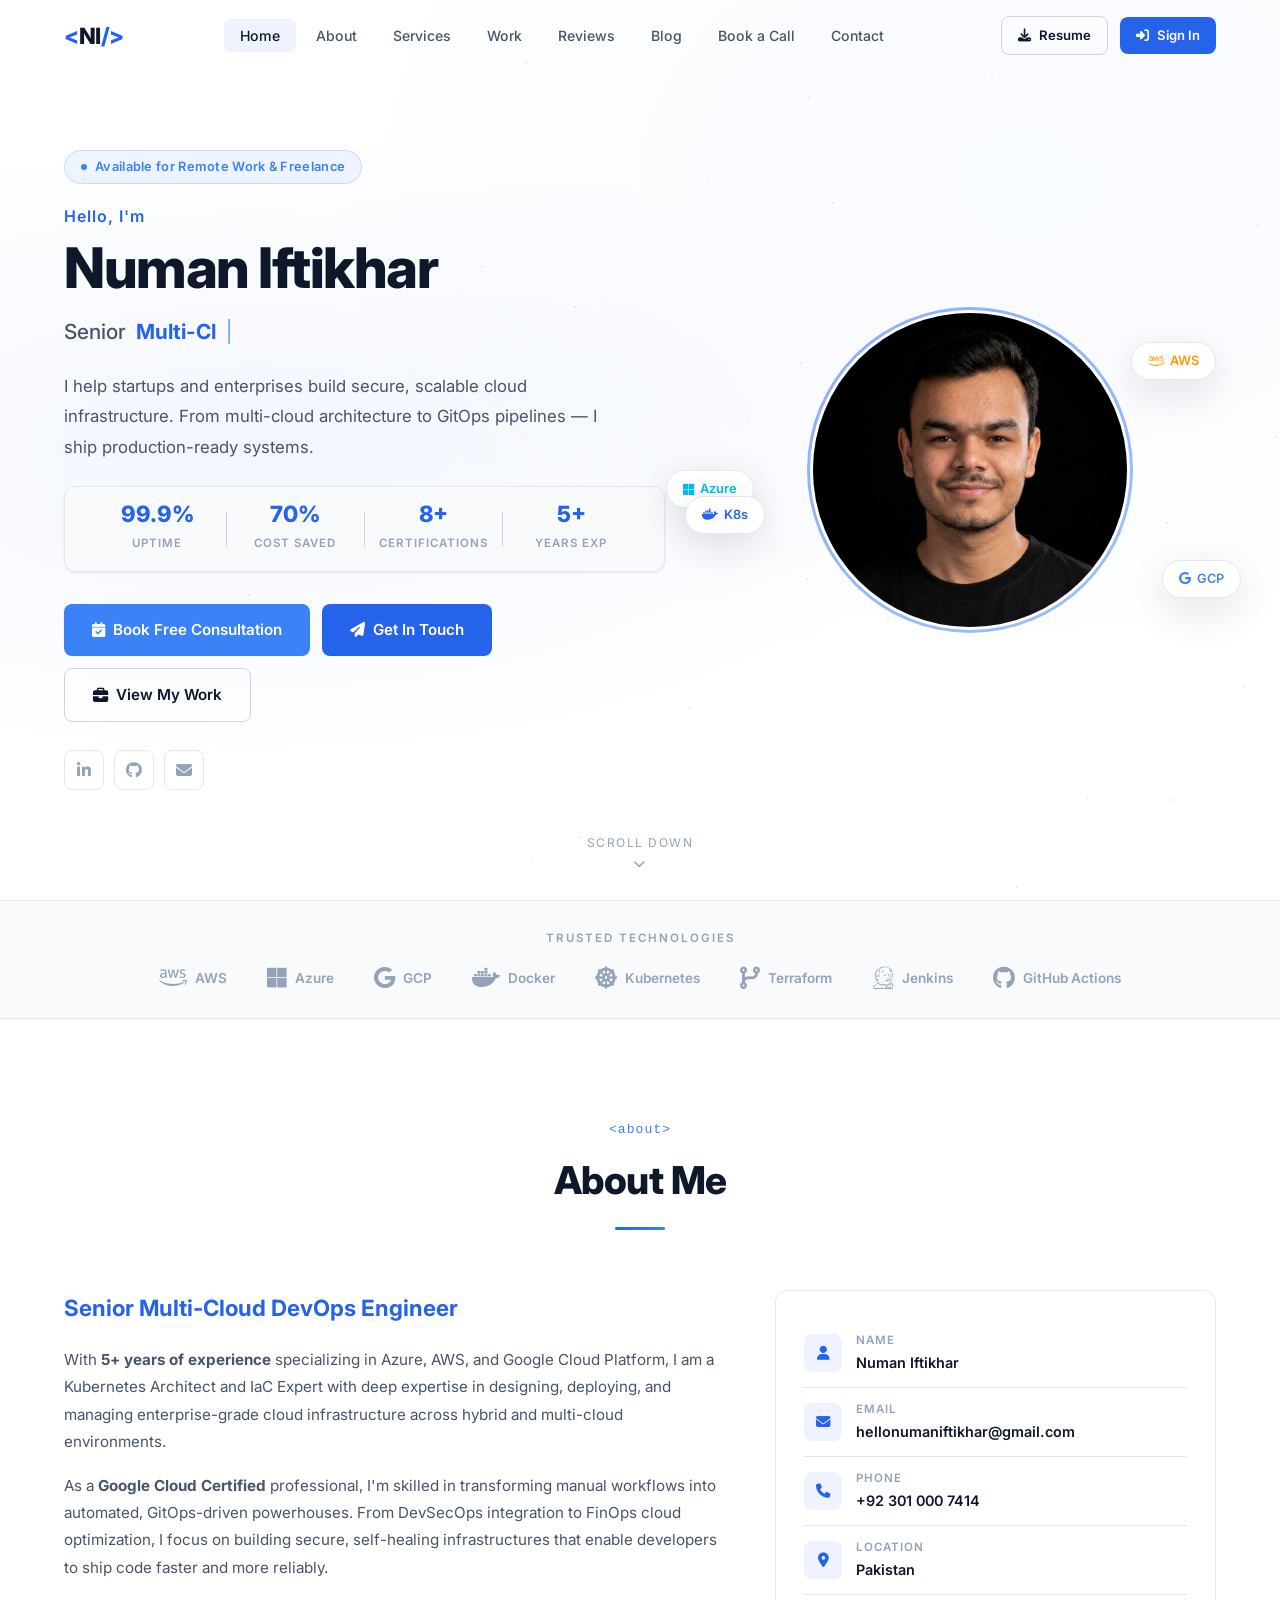
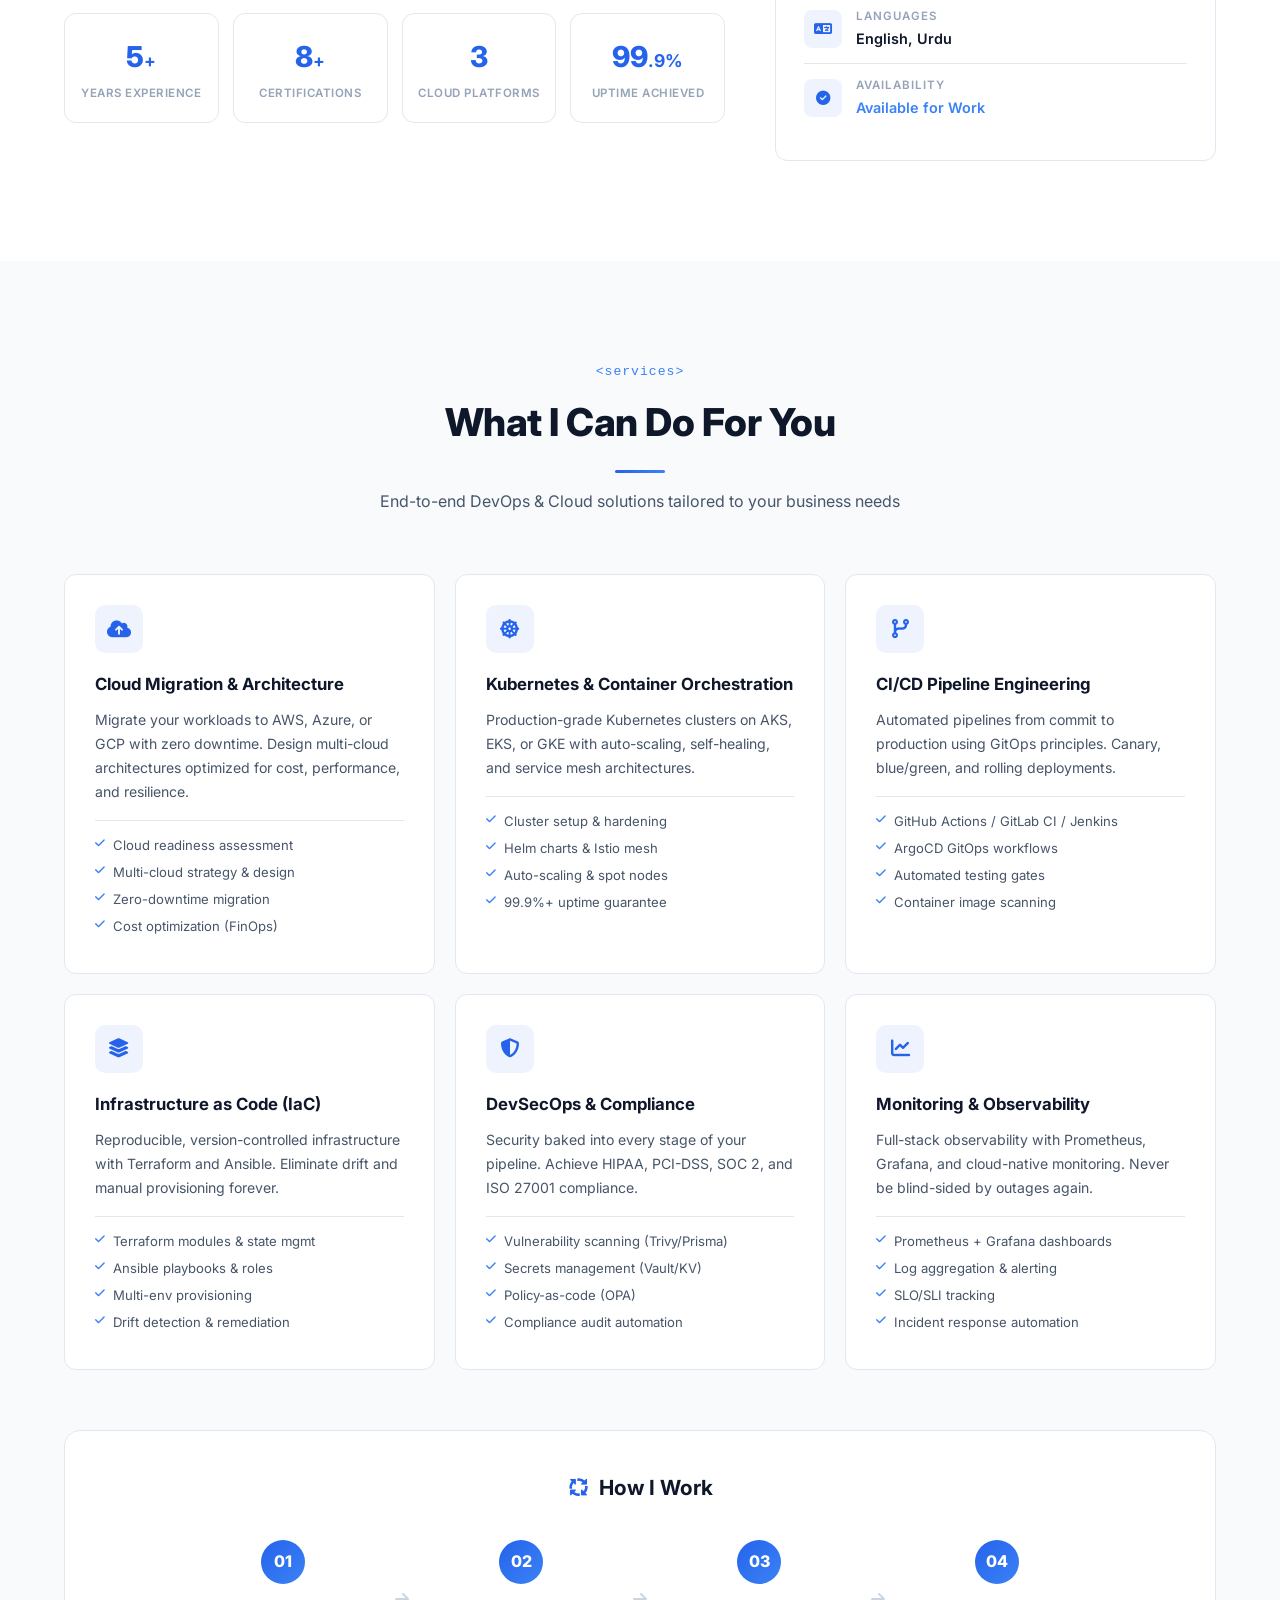
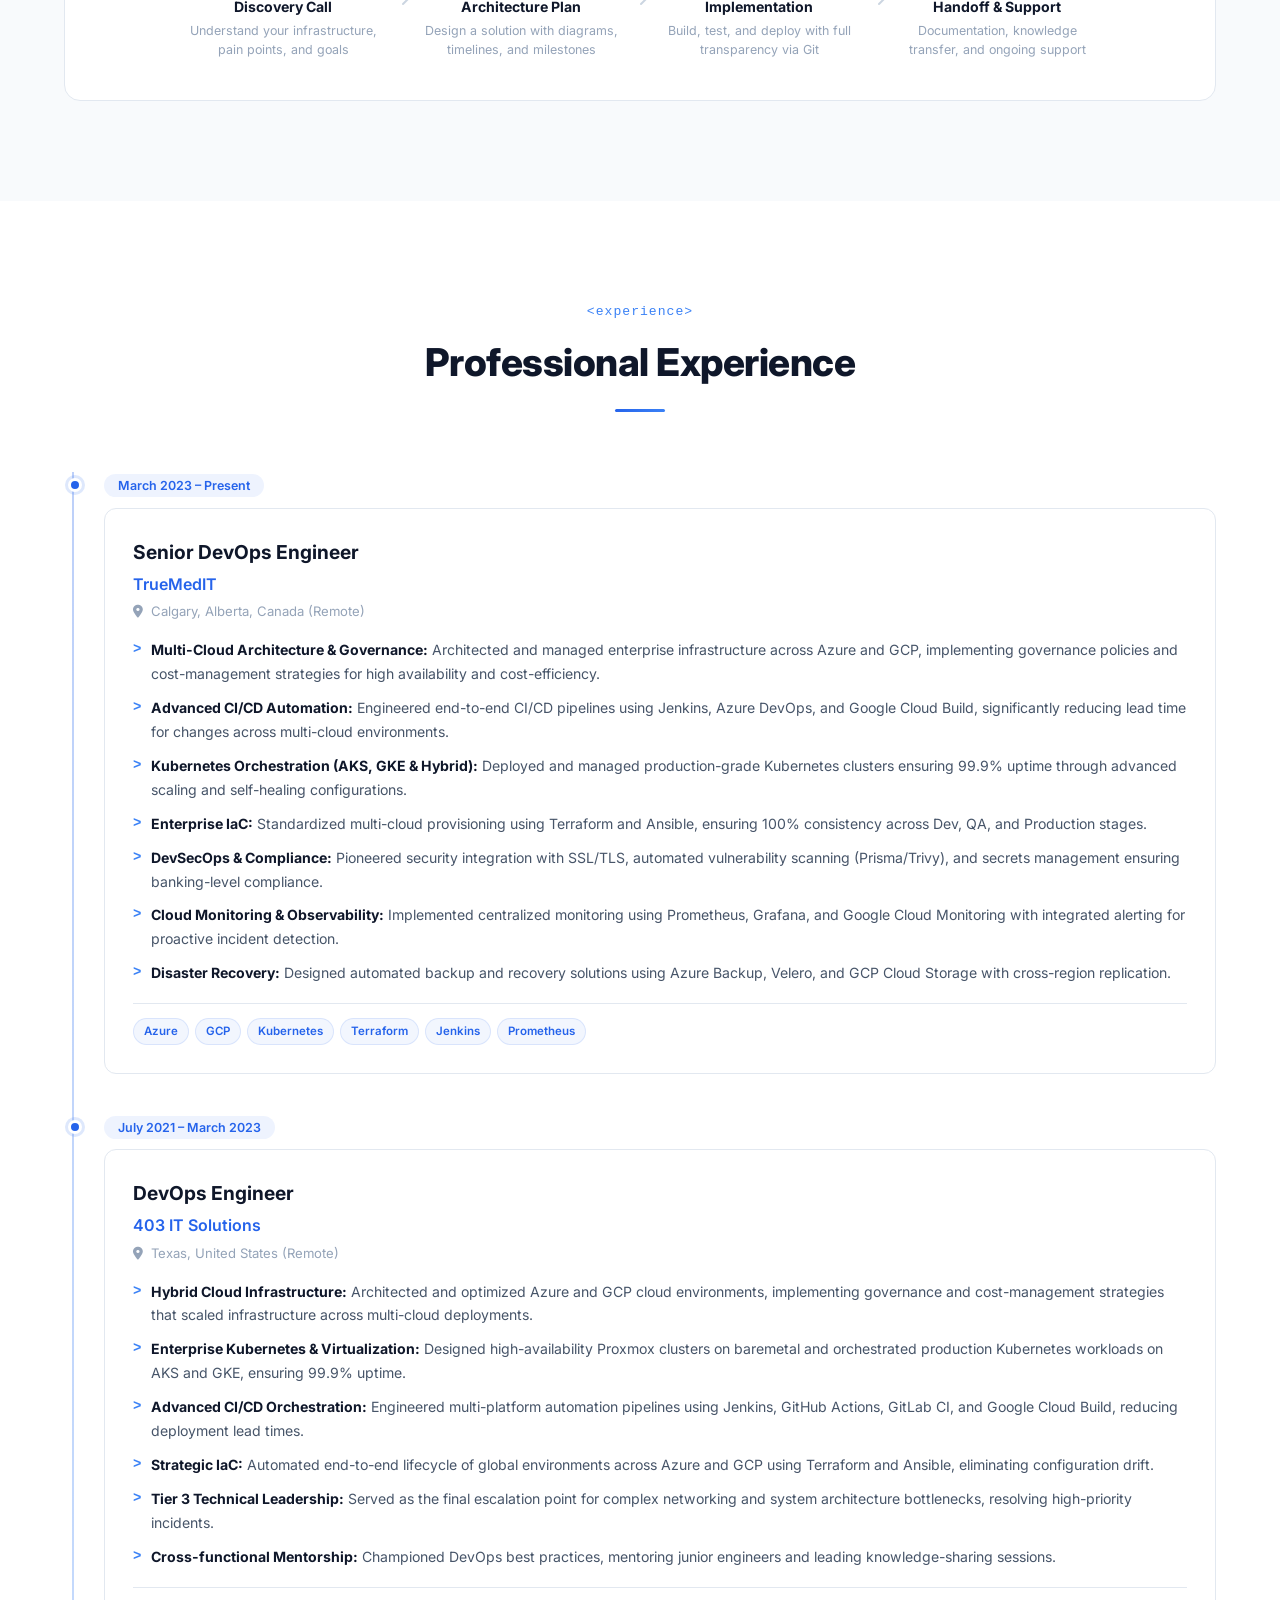
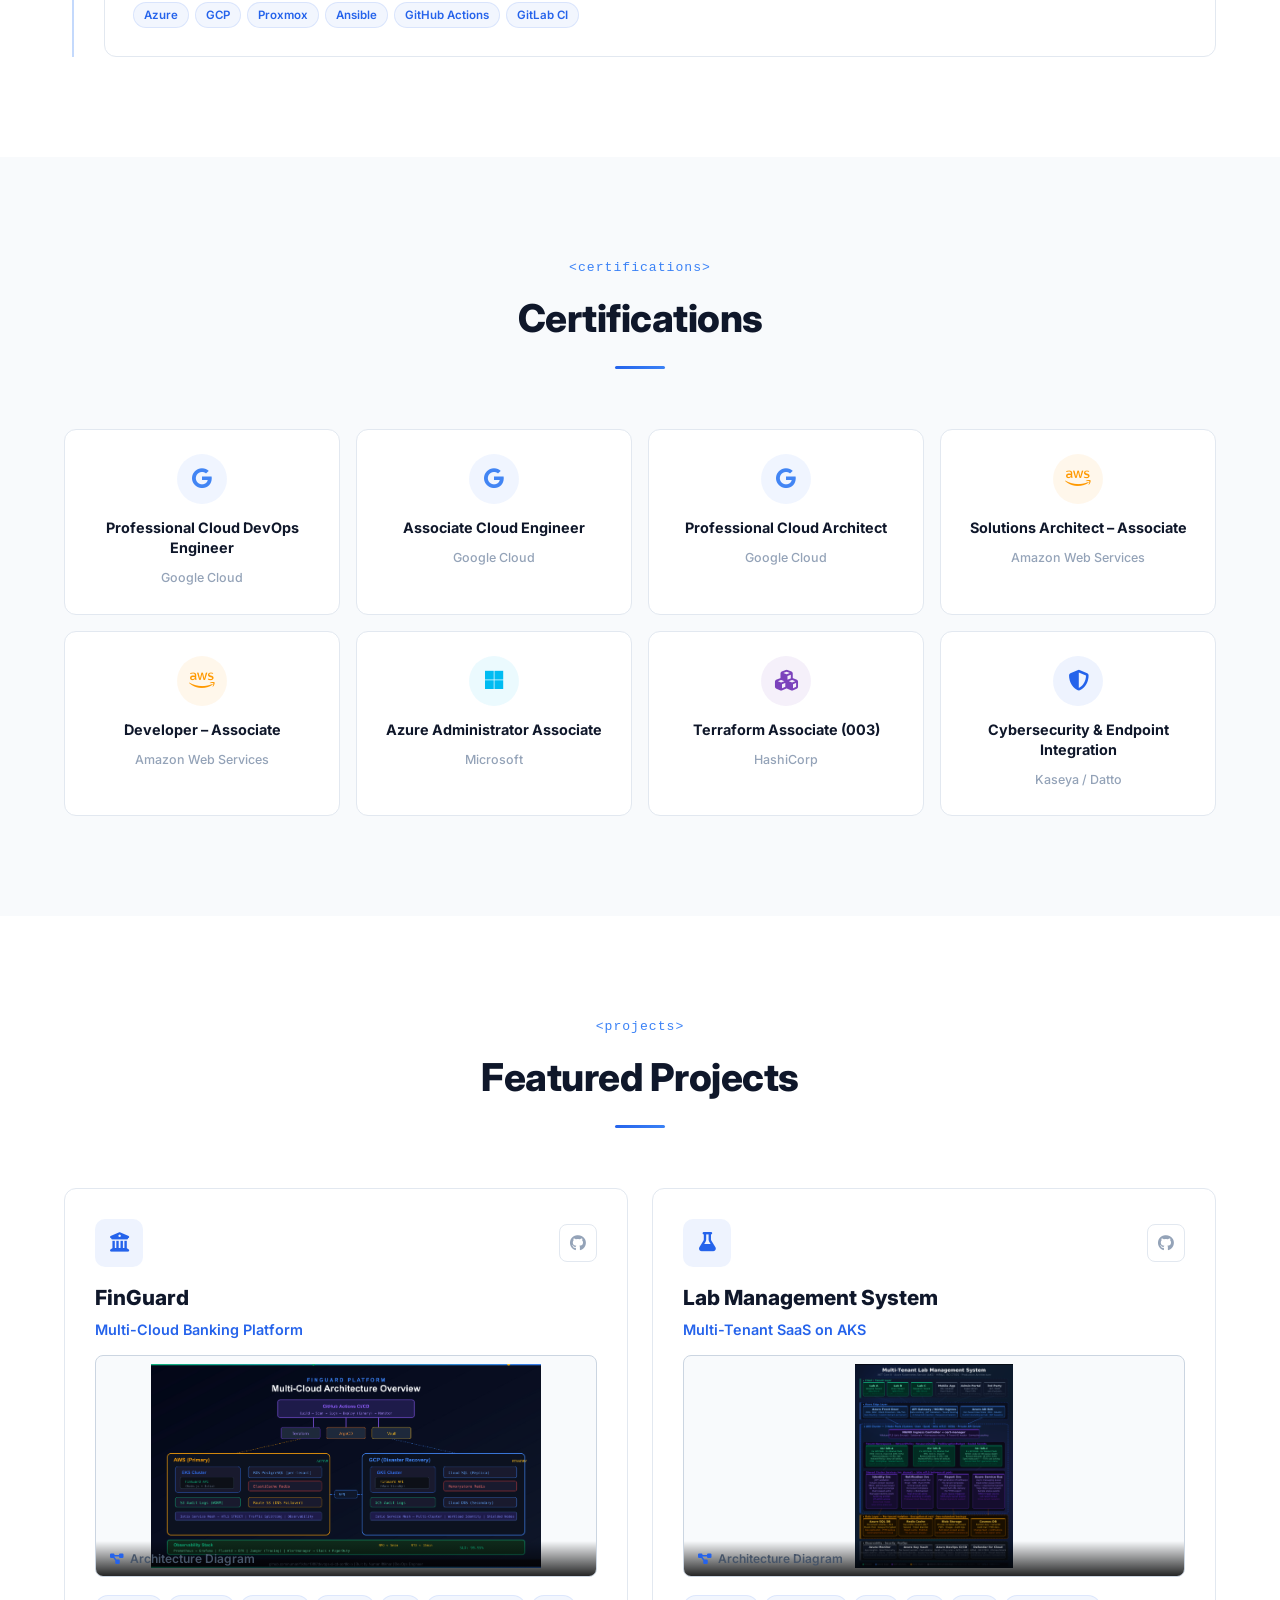
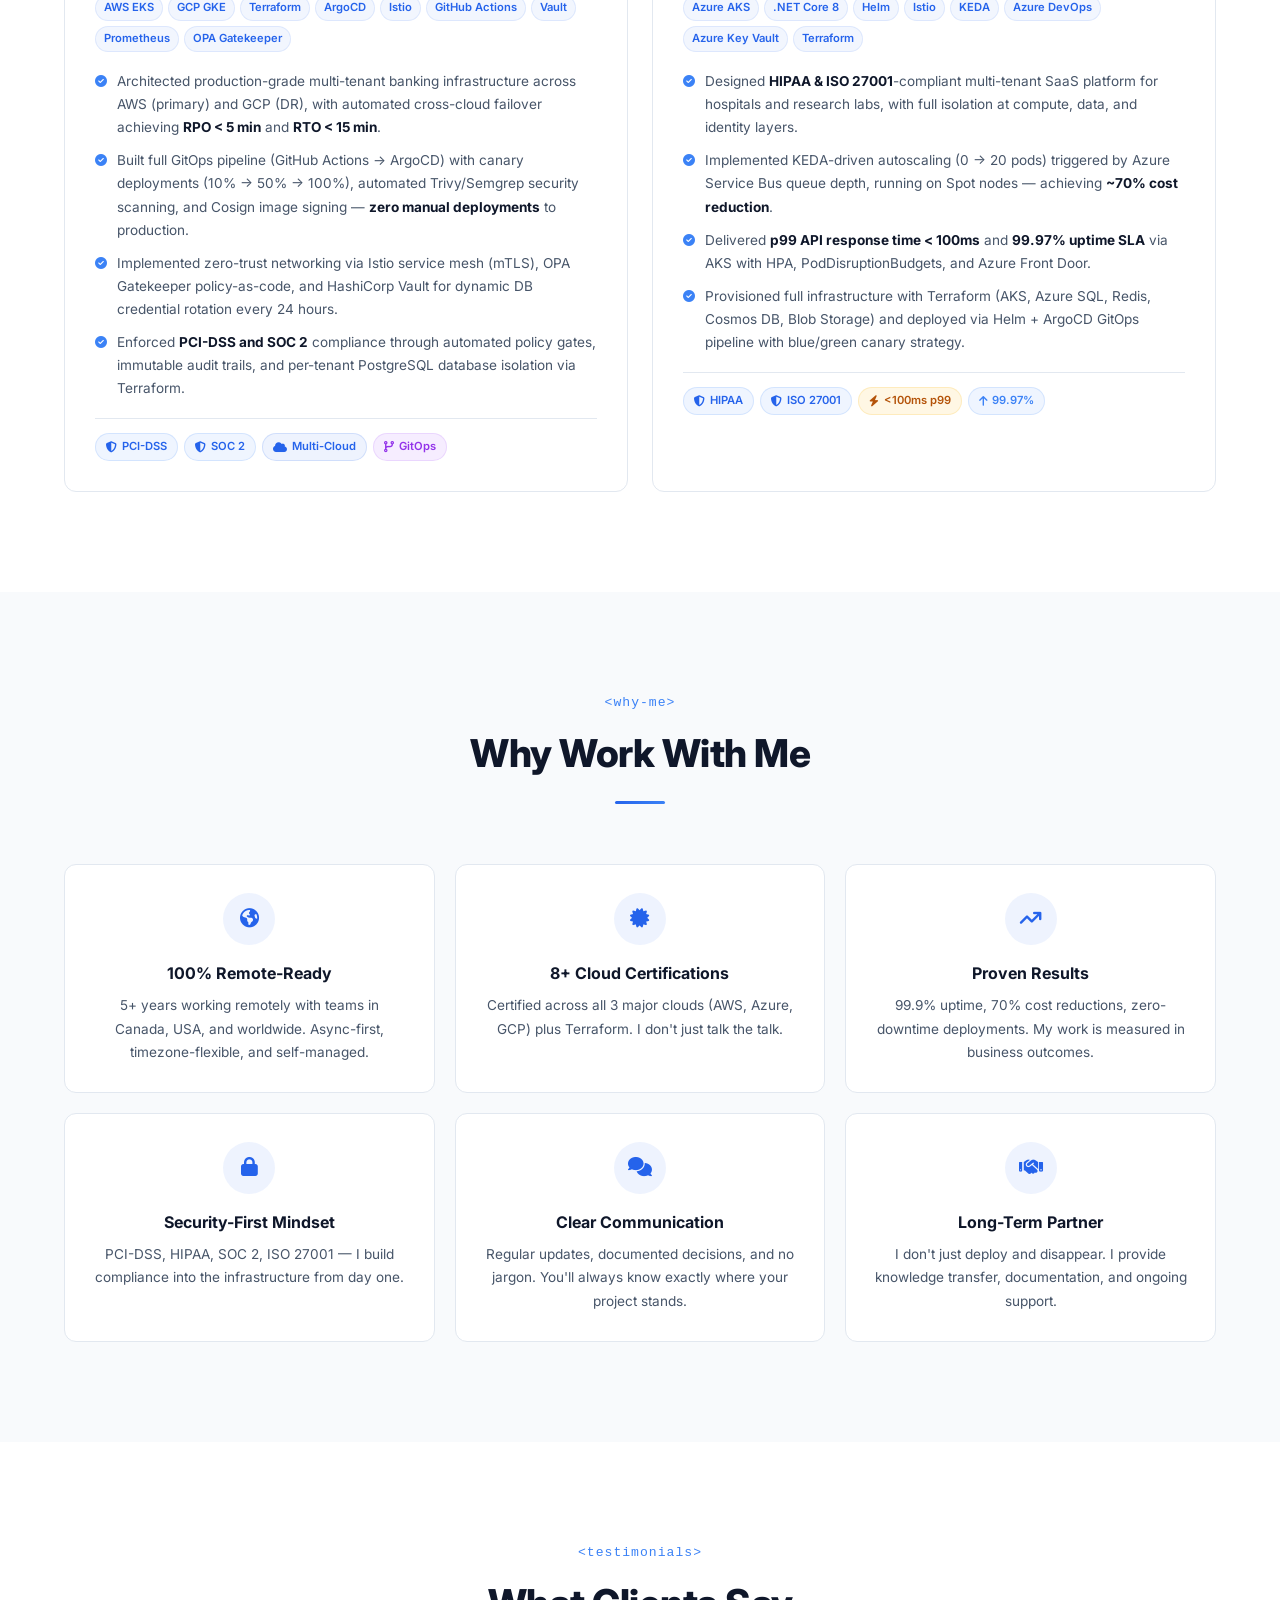
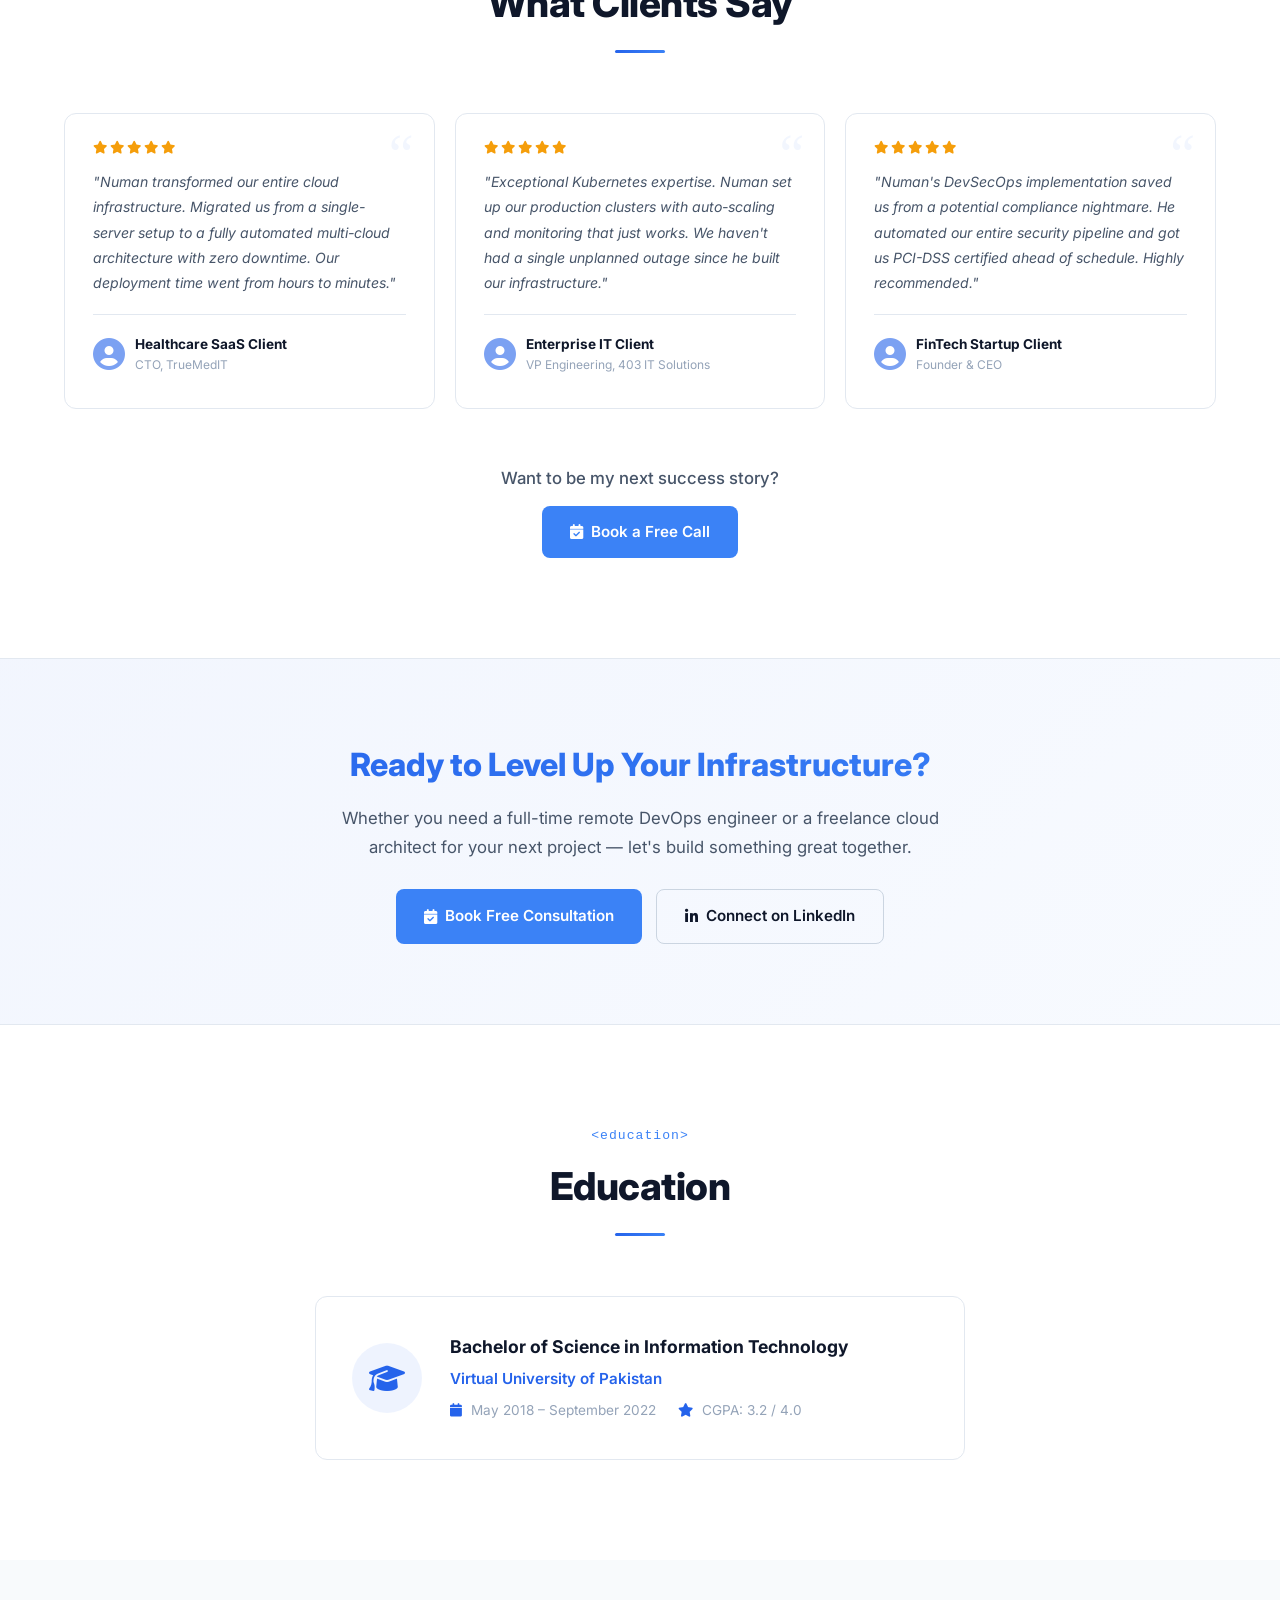
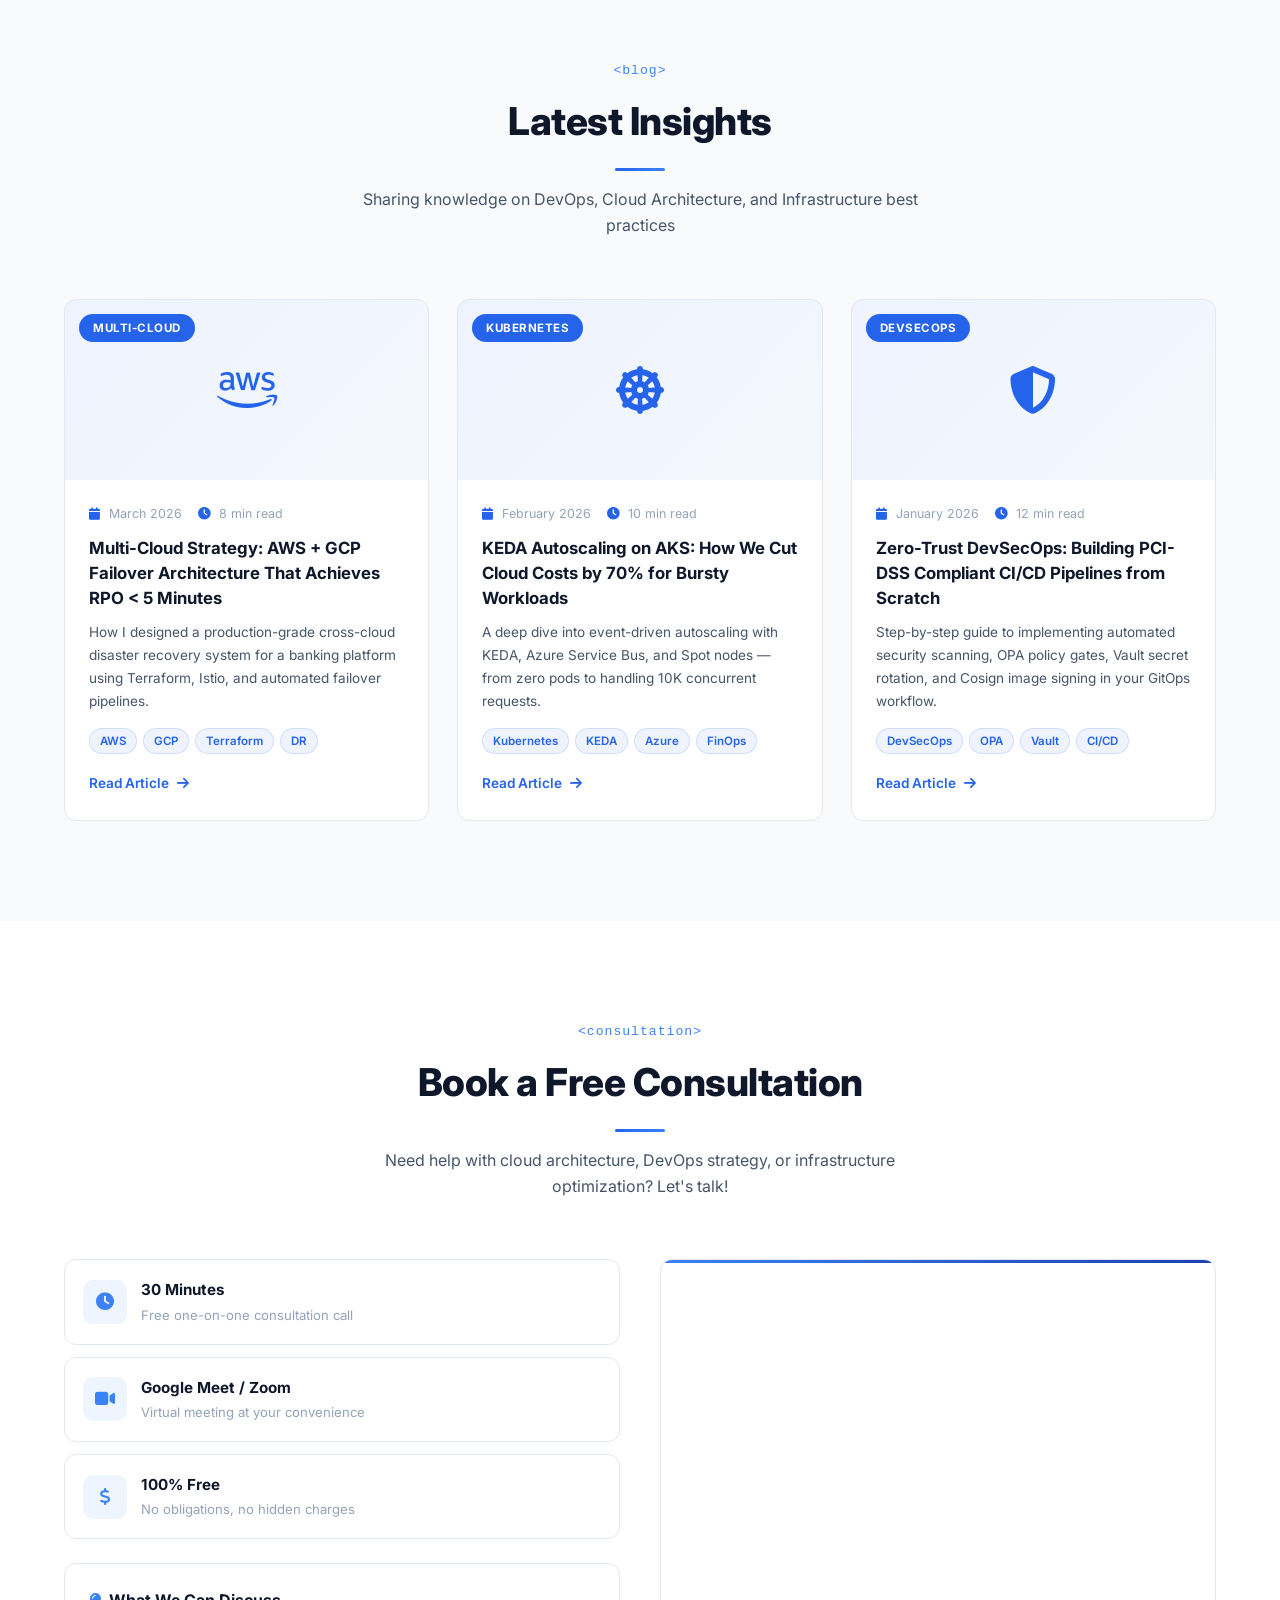
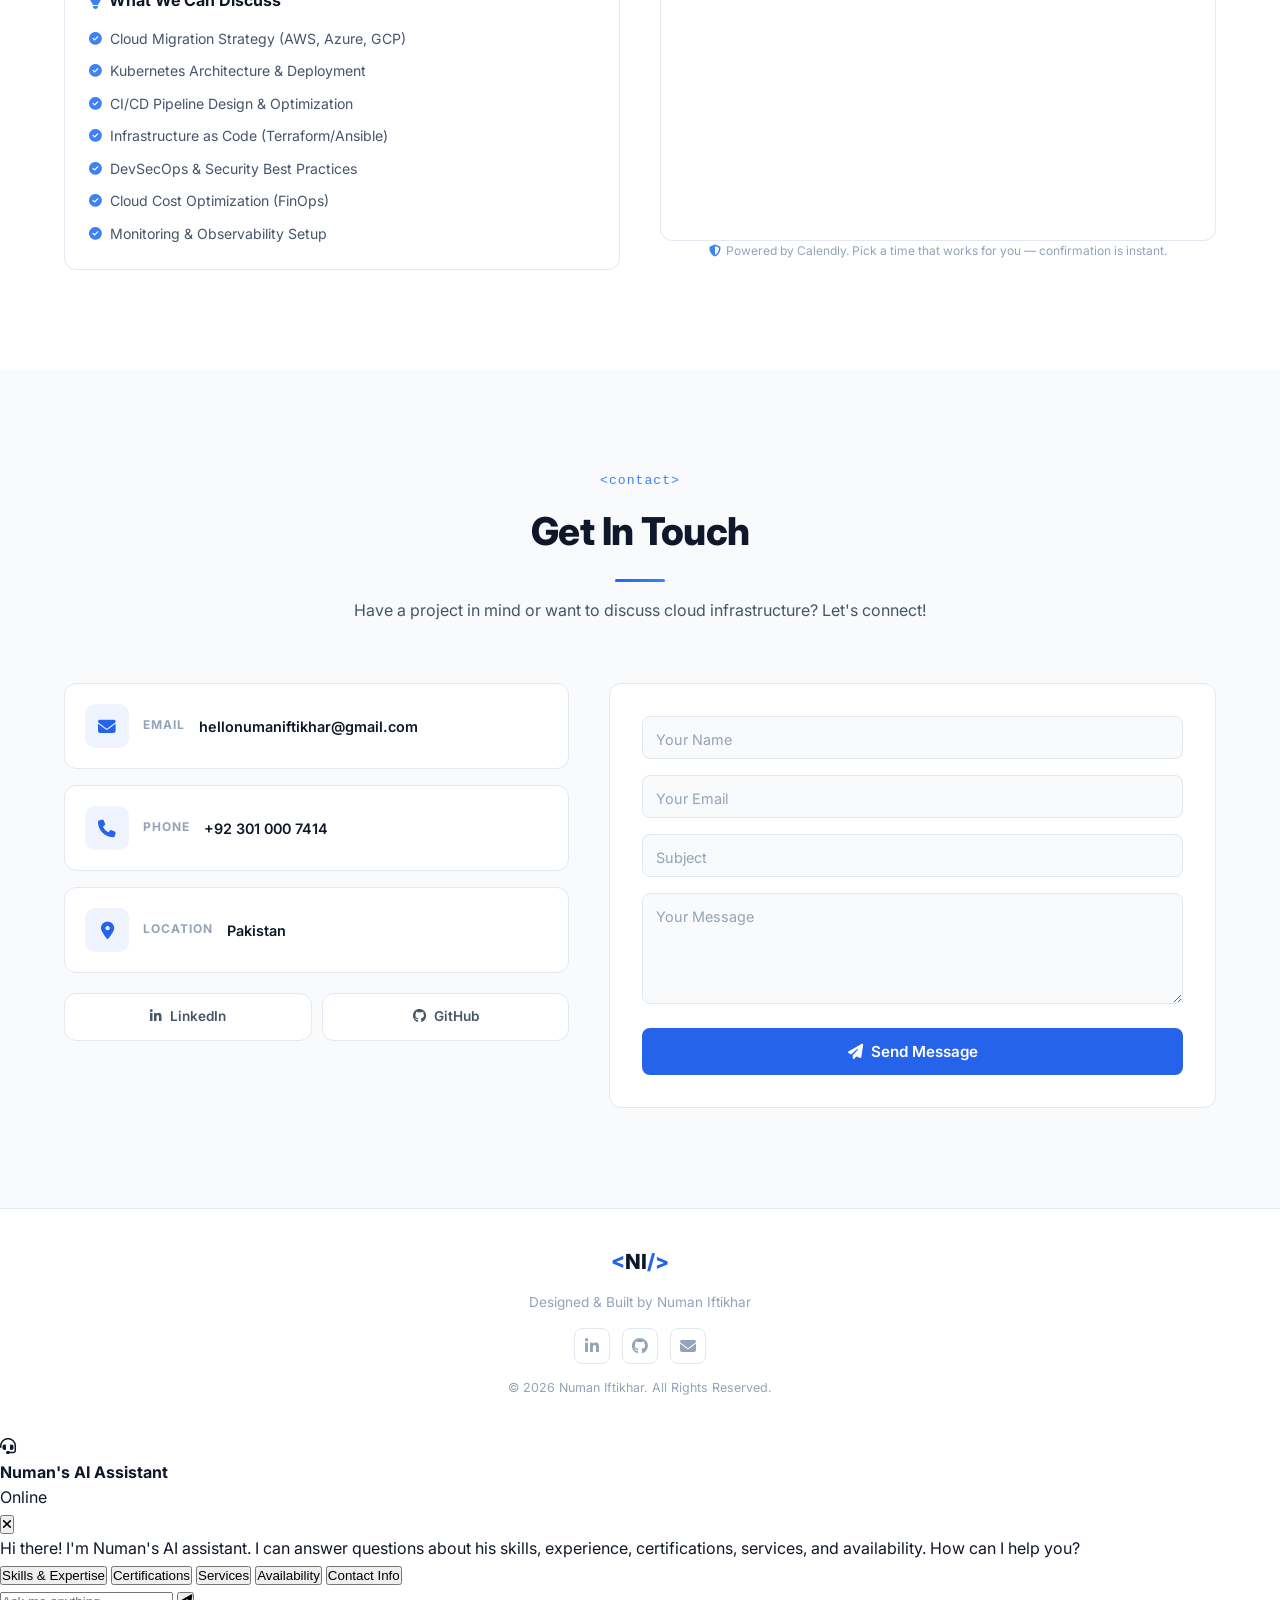
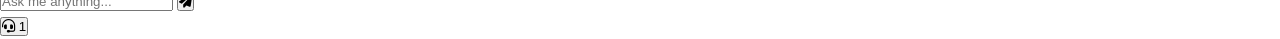
==== portfolio-website/index.html @ 24315b22 "Add NumanOS CRM: sign-in + Flask/MongoDB backend on the portfolio - Portfolio: Sign In button -> log" ====
<!DOCTYPE html>
<html lang="en">
<head>
    <meta charset="UTF-8">
    <meta name="viewport" content="width=device-width, initial-scale=1.0">
    <meta name="description" content="Numan Iftikhar - Senior Multi-Cloud DevOps Engineer | Kubernetes Architect | Terraform Expert">
    <meta name="keywords" content="DevOps Engineer, Cloud Architect, Kubernetes, Terraform, Azure, AWS, GCP">
    <meta name="author" content="Numan Iftikhar">
    <title>Numan Iftikhar | Senior Multi-Cloud DevOps Engineer</title>
    <link rel="stylesheet" href="css/style.css">
    <link rel="stylesheet" href="https://cdnjs.cloudflare.com/ajax/libs/font-awesome/6.5.1/css/all.min.css">
    <link href="https://fonts.googleapis.com/css2?family=Inter:wght@300;400;500;600;700;800;900&display=swap" rel="stylesheet">
</head>
<body>
    <!-- Preloader -->
    <div id="preloader">
        <div class="loader">
            <div class="loader-ring"></div>
            <span class="loader-text">NI</span>
        </div>
    </div>

    <!-- Navigation -->
    <nav id="navbar">
        <div class="container nav-container">
            <a href="#hero" class="logo">
                <span class="logo-bracket">&lt;</span>NI<span class="logo-bracket">/&gt;</span>
            </a>
            <ul class="nav-links" id="navLinks">
                <li><a href="#hero" class="active">Home</a></li>
                <li><a href="#about">About</a></li>
                <li><a href="#services">Services</a></li>
                <li><a href="#projects">Work</a></li>
                <li><a href="#testimonials">Reviews</a></li>
                <li><a href="#blog">Blog</a></li>
                <li><a href="#book-call">Book a Call</a></li>
                <li><a href="#contact">Contact</a></li>
            </ul>
            <div class="nav-actions">
                <a href="Numan_Iftikhar_Resume.pdf" class="btn btn-outline btn-sm" download>
                    <i class="fas fa-download"></i> Resume
                </a>
                <a href="login.html" class="btn btn-primary btn-sm">
                    <i class="fas fa-right-to-bracket"></i> Sign In
                </a>
                <button class="hamburger" id="hamburger" aria-label="Toggle menu">
                    <span></span>
                    <span></span>
                    <span></span>
                </button>
            </div>
        </div>
    </nav>

    <!-- Hero Section -->
    <section id="hero">
        <div class="hero-particles" id="particles"></div>
        <div class="container hero-container">
            <div class="hero-content">
                <div class="hero-availability animate-fade-up">
                    <span class="availability-dot"></span> Available for Remote Work & Freelance
                </div>
                <p class="hero-greeting animate-fade-up">Hello, I'm</p>
                <h1 class="hero-name animate-fade-up delay-1">Numan Iftikhar</h1>
                <div class="hero-title-wrapper animate-fade-up delay-2">
                    <span class="hero-title-prefix">Senior</span>
                    <span class="hero-title-typed" id="typedText"></span>
                    <span class="typed-cursor">|</span>
                </div>
                <p class="hero-description animate-fade-up delay-3">
                    I help startups and enterprises build secure, scalable cloud infrastructure.
                    From multi-cloud architecture to GitOps pipelines &mdash; I ship production-ready systems.
                </p>
                <div class="hero-metrics animate-fade-up delay-3">
                    <div class="hero-metric">
                        <span class="metric-value">99.9%</span>
                        <span class="metric-label">Uptime</span>
                    </div>
                    <div class="hero-metric-divider"></div>
                    <div class="hero-metric">
                        <span class="metric-value">70%</span>
                        <span class="metric-label">Cost Saved</span>
                    </div>
                    <div class="hero-metric-divider"></div>
                    <div class="hero-metric">
                        <span class="metric-value">8+</span>
                        <span class="metric-label">Certifications</span>
                    </div>
                    <div class="hero-metric-divider"></div>
                    <div class="hero-metric">
                        <span class="metric-value">5+</span>
                        <span class="metric-label">Years Exp</span>
                    </div>
                </div>
                <div class="hero-cta animate-fade-up delay-4">
                    <a href="#book-call" class="btn btn-accent btn-lg">
                        <i class="fas fa-calendar-check"></i> Book Free Consultation
                    </a>
                    <a href="#contact" class="btn btn-primary btn-lg">
                        <i class="fas fa-paper-plane"></i> Get In Touch
                    </a>
                    <a href="#experience" class="btn btn-outline btn-lg">
                        <i class="fas fa-briefcase"></i> View My Work
                    </a>
                </div>
                <div class="hero-social animate-fade-up delay-5">
                    <a href="https://linkedin.com/in/numaniftikhar" target="_blank" rel="noopener" aria-label="LinkedIn"><i class="fab fa-linkedin-in"></i></a>
                    <a href="https://github.com/numaniftikhar1088" target="_blank" rel="noopener" aria-label="GitHub"><i class="fab fa-github"></i></a>
                    <a href="mailto:hellonumaniftikhar@gmail.com" aria-label="Email"><i class="fas fa-envelope"></i></a>

                </div>
            </div>
            <div class="hero-visual animate-fade-up delay-3">
                <div class="hero-image-wrapper">
                    <div class="hero-image-border"></div>
                    <img src="images/profile.png" alt="Numan Iftikhar - Senior Multi-Cloud DevOps Engineer" class="hero-profile-img">
                </div>
                <div class="floating-badge badge-1">
                    <i class="fab fa-aws"></i> AWS
                </div>
                <div class="floating-badge badge-2">
                    <i class="fab fa-microsoft"></i> Azure
                </div>
                <div class="floating-badge badge-3">
                    <i class="fab fa-google"></i> GCP
                </div>
                <div class="floating-badge badge-4">
                    <i class="fab fa-docker"></i> K8s
                </div>
            </div>
        </div>
        <div class="hero-scroll">
            <a href="#about">
                <span>Scroll Down</span>
                <i class="fas fa-chevron-down"></i>
            </a>
        </div>
    </section>

    <!-- Trusted By Strip -->
    <div id="trusted-by">
        <div class="container">
            <p class="trusted-label">Trusted Technologies</p>
            <div class="trusted-logos">
                <div class="trusted-item"><i class="fab fa-aws"></i><span>AWS</span></div>
                <div class="trusted-item"><i class="fab fa-microsoft"></i><span>Azure</span></div>
                <div class="trusted-item"><i class="fab fa-google"></i><span>GCP</span></div>
                <div class="trusted-item"><i class="fab fa-docker"></i><span>Docker</span></div>
                <div class="trusted-item"><i class="fas fa-dharmachakra"></i><span>Kubernetes</span></div>
                <div class="trusted-item"><i class="fas fa-code-branch"></i><span>Terraform</span></div>
                <div class="trusted-item"><i class="fab fa-jenkins"></i><span>Jenkins</span></div>
                <div class="trusted-item"><i class="fab fa-github"></i><span>GitHub Actions</span></div>
            </div>
        </div>
    </div>

    <!-- About Section -->
    <section id="about">
        <div class="container">
            <div class="section-header">
                <span class="section-tag">&lt;about&gt;</span>
                <h2 class="section-title">About Me</h2>
                <div class="section-line"></div>
            </div>
            <div class="about-grid">
                <div class="about-content">
                    <h3>Senior Multi-Cloud DevOps Engineer</h3>
                    <p>
                        With <strong>5+ years of experience</strong> specializing in Azure, AWS, and Google Cloud Platform,
                        I am a Kubernetes Architect and IaC Expert with deep expertise in designing, deploying, and managing
                        enterprise-grade cloud infrastructure across hybrid and multi-cloud environments.
                    </p>
                    <p>
                        As a <strong>Google Cloud Certified</strong> professional, I'm skilled in transforming manual workflows
                        into automated, GitOps-driven powerhouses. From DevSecOps integration to FinOps cloud optimization,
                        I focus on building secure, self-healing infrastructures that enable developers to ship code faster
                        and more reliably.
                    </p>
                    <div class="about-stats">
                        <div class="stat-card">
                            <span class="stat-number" data-count="5">0</span><span class="stat-plus">+</span>
                            <span class="stat-label">Years Experience</span>
                        </div>
                        <div class="stat-card">
                            <span class="stat-number" data-count="8">0</span><span class="stat-plus">+</span>
                            <span class="stat-label">Certifications</span>
                        </div>
                        <div class="stat-card">
                            <span class="stat-number" data-count="3">0</span>
                            <span class="stat-label">Cloud Platforms</span>
                        </div>
                        <div class="stat-card">
                            <span class="stat-number" data-count="99">0</span><span class="stat-plus">.9%</span>
                            <span class="stat-label">Uptime Achieved</span>
                        </div>
                    </div>
                </div>
                <div class="about-info">
                    <div class="info-card">
                        <div class="info-item">
                            <i class="fas fa-user"></i>
                            <div>
                                <span class="info-label">Name</span>
                                <span class="info-value">Numan Iftikhar</span>
                            </div>
                        </div>
                        <div class="info-item">
                            <i class="fas fa-envelope"></i>
                            <div>
                                <span class="info-label">Email</span>
                                <span class="info-value">hellonumaniftikhar@gmail.com</span>
                            </div>
                        </div>
                        <div class="info-item">
                            <i class="fas fa-phone"></i>
                            <div>
                                <span class="info-label">Phone</span>
                                <span class="info-value">+92 301 000 7414</span>
                            </div>
                        </div>
                        <div class="info-item">
                            <i class="fas fa-map-marker-alt"></i>
                            <div>
                                <span class="info-label">Location</span>
                                <span class="info-value">Pakistan</span>
                            </div>
                        </div>
                        <div class="info-item">
                            <i class="fas fa-language"></i>
                            <div>
                                <span class="info-label">Languages</span>
                                <span class="info-value">English, Urdu</span>
                            </div>
                        </div>
                        <div class="info-item">
                            <i class="fas fa-circle-check"></i>
                            <div>
                                <span class="info-label">Availability</span>
                                <span class="info-value available">Available for Work</span>
                            </div>
                        </div>
                    </div>
                </div>
            </div>
        </div>
    </section>

    <!-- Services Section -->
    <section id="services">
        <div class="container">
            <div class="section-header">
                <span class="section-tag">&lt;services&gt;</span>
                <h2 class="section-title">What I Can Do For You</h2>
                <div class="section-line"></div>
                <p class="section-subtitle">End-to-end DevOps & Cloud solutions tailored to your business needs</p>
            </div>
            <div class="services-grid">
                <div class="service-card">
                    <div class="service-icon"><i class="fas fa-cloud-arrow-up"></i></div>
                    <h3>Cloud Migration & Architecture</h3>
                    <p>Migrate your workloads to AWS, Azure, or GCP with zero downtime. Design multi-cloud architectures optimized for cost, performance, and resilience.</p>
                    <ul class="service-includes">
                        <li>Cloud readiness assessment</li>
                        <li>Multi-cloud strategy & design</li>
                        <li>Zero-downtime migration</li>
                        <li>Cost optimization (FinOps)</li>
                    </ul>
                </div>
                <div class="service-card">
                    <div class="service-icon"><i class="fas fa-dharmachakra"></i></div>
                    <h3>Kubernetes & Container Orchestration</h3>
                    <p>Production-grade Kubernetes clusters on AKS, EKS, or GKE with auto-scaling, self-healing, and service mesh architectures.</p>
                    <ul class="service-includes">
                        <li>Cluster setup & hardening</li>
                        <li>Helm charts & Istio mesh</li>
                        <li>Auto-scaling & spot nodes</li>
                        <li>99.9%+ uptime guarantee</li>
                    </ul>
                </div>
                <div class="service-card">
                    <div class="service-icon"><i class="fas fa-code-branch"></i></div>
                    <h3>CI/CD Pipeline Engineering</h3>
                    <p>Automated pipelines from commit to production using GitOps principles. Canary, blue/green, and rolling deployments.</p>
                    <ul class="service-includes">
                        <li>GitHub Actions / GitLab CI / Jenkins</li>
                        <li>ArgoCD GitOps workflows</li>
                        <li>Automated testing gates</li>
                        <li>Container image scanning</li>
                    </ul>
                </div>
                <div class="service-card">
                    <div class="service-icon"><i class="fas fa-layer-group"></i></div>
                    <h3>Infrastructure as Code (IaC)</h3>
                    <p>Reproducible, version-controlled infrastructure with Terraform and Ansible. Eliminate drift and manual provisioning forever.</p>
                    <ul class="service-includes">
                        <li>Terraform modules & state mgmt</li>
                        <li>Ansible playbooks & roles</li>
                        <li>Multi-env provisioning</li>
                        <li>Drift detection & remediation</li>
                    </ul>
                </div>
                <div class="service-card">
                    <div class="service-icon"><i class="fas fa-shield-halved"></i></div>
                    <h3>DevSecOps & Compliance</h3>
                    <p>Security baked into every stage of your pipeline. Achieve HIPAA, PCI-DSS, SOC 2, and ISO 27001 compliance.</p>
                    <ul class="service-includes">
                        <li>Vulnerability scanning (Trivy/Prisma)</li>
                        <li>Secrets management (Vault/KV)</li>
                        <li>Policy-as-code (OPA)</li>
                        <li>Compliance audit automation</li>
                    </ul>
                </div>
                <div class="service-card">
                    <div class="service-icon"><i class="fas fa-chart-line"></i></div>
                    <h3>Monitoring & Observability</h3>
                    <p>Full-stack observability with Prometheus, Grafana, and cloud-native monitoring. Never be blind-sided by outages again.</p>
                    <ul class="service-includes">
                        <li>Prometheus + Grafana dashboards</li>
                        <li>Log aggregation & alerting</li>
                        <li>SLO/SLI tracking</li>
                        <li>Incident response automation</li>
                    </ul>
                </div>
            </div>

            <!-- How I Work -->
            <div class="how-i-work">
                <h3 class="how-title"><i class="fas fa-arrows-spin"></i> How I Work</h3>
                <div class="process-steps">
                    <div class="process-step">
                        <div class="step-number">01</div>
                        <h4>Discovery Call</h4>
                        <p>Understand your infrastructure, pain points, and goals</p>
                    </div>
                    <div class="process-arrow"><i class="fas fa-arrow-right"></i></div>
                    <div class="process-step">
                        <div class="step-number">02</div>
                        <h4>Architecture Plan</h4>
                        <p>Design a solution with diagrams, timelines, and milestones</p>
                    </div>
                    <div class="process-arrow"><i class="fas fa-arrow-right"></i></div>
                    <div class="process-step">
                        <div class="step-number">03</div>
                        <h4>Implementation</h4>
                        <p>Build, test, and deploy with full transparency via Git</p>
                    </div>
                    <div class="process-arrow"><i class="fas fa-arrow-right"></i></div>
                    <div class="process-step">
                        <div class="step-number">04</div>
                        <h4>Handoff & Support</h4>
                        <p>Documentation, knowledge transfer, and ongoing support</p>
                    </div>
                </div>
            </div>
        </div>
    </section>

    <!-- Experience Section -->
    <section id="experience">
        <div class="container">
            <div class="section-header">
                <span class="section-tag">&lt;experience&gt;</span>
                <h2 class="section-title">Professional Experience</h2>
                <div class="section-line"></div>
            </div>
            <div class="timeline">
                <!-- TrueMedIT -->
                <div class="timeline-item">
                    <div class="timeline-dot"></div>
                    <div class="timeline-date">
                        <span>March 2023 – Present</span>
                    </div>
                    <div class="timeline-content">
                        <div class="timeline-header">
                            <h3>Senior DevOps Engineer</h3>
                            <span class="company">TrueMedIT</span>
                            <span class="location"><i class="fas fa-map-marker-alt"></i> Calgary, Alberta, Canada (Remote)</span>
                        </div>
                        <ul class="timeline-details">
                            <li>
                                <strong>Multi-Cloud Architecture & Governance:</strong> Architected and managed enterprise
                                infrastructure across Azure and GCP, implementing governance policies and cost-management
                                strategies for high availability and cost-efficiency.
                            </li>
                            <li>
                                <strong>Advanced CI/CD Automation:</strong> Engineered end-to-end CI/CD pipelines using Jenkins,
                                Azure DevOps, and Google Cloud Build, significantly reducing lead time for changes across
                                multi-cloud environments.
                            </li>
                            <li>
                                <strong>Kubernetes Orchestration (AKS, GKE & Hybrid):</strong> Deployed and managed
                                production-grade Kubernetes clusters ensuring 99.9% uptime through advanced scaling and
                                self-healing configurations.
                            </li>
                            <li>
                                <strong>Enterprise IaC:</strong> Standardized multi-cloud provisioning using Terraform and
                                Ansible, ensuring 100% consistency across Dev, QA, and Production stages.
                            </li>
                            <li>
                                <strong>DevSecOps & Compliance:</strong> Pioneered security integration with SSL/TLS,
                                automated vulnerability scanning (Prisma/Trivy), and secrets management ensuring
                                banking-level compliance.
                            </li>
                            <li>
                                <strong>Cloud Monitoring & Observability:</strong> Implemented centralized monitoring using
                                Prometheus, Grafana, and Google Cloud Monitoring with integrated alerting for proactive
                                incident detection.
                            </li>
                            <li>
                                <strong>Disaster Recovery:</strong> Designed automated backup and recovery solutions using
                                Azure Backup, Velero, and GCP Cloud Storage with cross-region replication.
                            </li>
                        </ul>
                        <div class="timeline-tags">
                            <span>Azure</span><span>GCP</span><span>Kubernetes</span>
                            <span>Terraform</span><span>Jenkins</span><span>Prometheus</span>
                        </div>
                    </div>
                </div>

                <!-- 403 IT Solutions -->
                <div class="timeline-item">
                    <div class="timeline-dot"></div>
                    <div class="timeline-date">
                        <span>July 2021 – March 2023</span>
                    </div>
                    <div class="timeline-content">
                        <div class="timeline-header">
                            <h3>DevOps Engineer</h3>
                            <span class="company">403 IT Solutions</span>
                            <span class="location"><i class="fas fa-map-marker-alt"></i> Texas, United States (Remote)</span>
                        </div>
                        <ul class="timeline-details">
                            <li>
                                <strong>Hybrid Cloud Infrastructure:</strong> Architected and optimized Azure and GCP cloud
                                environments, implementing governance and cost-management strategies that scaled infrastructure
                                across multi-cloud deployments.
                            </li>
                            <li>
                                <strong>Enterprise Kubernetes & Virtualization:</strong> Designed high-availability Proxmox
                                clusters on baremetal and orchestrated production Kubernetes workloads on AKS and GKE, ensuring
                                99.9% uptime.
                            </li>
                            <li>
                                <strong>Advanced CI/CD Orchestration:</strong> Engineered multi-platform automation pipelines
                                using Jenkins, GitHub Actions, GitLab CI, and Google Cloud Build, reducing deployment lead times.
                            </li>
                            <li>
                                <strong>Strategic IaC:</strong> Automated end-to-end lifecycle of global environments across
                                Azure and GCP using Terraform and Ansible, eliminating configuration drift.
                            </li>
                            <li>
                                <strong>Tier 3 Technical Leadership:</strong> Served as the final escalation point for complex
                                networking and system architecture bottlenecks, resolving high-priority incidents.
                            </li>
                            <li>
                                <strong>Cross-functional Mentorship:</strong> Championed DevOps best practices, mentoring
                                junior engineers and leading knowledge-sharing sessions.
                            </li>
                        </ul>
                        <div class="timeline-tags">
                            <span>Azure</span><span>GCP</span><span>Proxmox</span>
                            <span>Ansible</span><span>GitHub Actions</span><span>GitLab CI</span>
                        </div>
                    </div>
                </div>
            </div>
        </div>
    </section>

    <!-- Certifications Section -->
    <section id="certifications">
        <div class="container">
            <div class="section-header">
                <span class="section-tag">&lt;certifications&gt;</span>
                <h2 class="section-title">Certifications</h2>
                <div class="section-line"></div>
            </div>
            <div class="certs-grid">
                <div class="cert-card gcp">
                    <div class="cert-icon"><i class="fab fa-google"></i></div>
                    <h4>Professional Cloud DevOps Engineer</h4>
                    <span class="cert-provider">Google Cloud</span>
                </div>
                <div class="cert-card gcp">
                    <div class="cert-icon"><i class="fab fa-google"></i></div>
                    <h4>Associate Cloud Engineer</h4>
                    <span class="cert-provider">Google Cloud</span>
                </div>
                <div class="cert-card gcp">
                    <div class="cert-icon"><i class="fab fa-google"></i></div>
                    <h4>Professional Cloud Architect</h4>
                    <span class="cert-provider">Google Cloud</span>
                </div>
                <div class="cert-card aws-cert">
                    <div class="cert-icon"><i class="fab fa-aws"></i></div>
                    <h4>Solutions Architect – Associate</h4>
                    <span class="cert-provider">Amazon Web Services</span>
                </div>
                <div class="cert-card aws-cert">
                    <div class="cert-icon"><i class="fab fa-aws"></i></div>
                    <h4>Developer – Associate</h4>
                    <span class="cert-provider">Amazon Web Services</span>
                </div>
                <div class="cert-card azure-cert">
                    <div class="cert-icon"><i class="fab fa-microsoft"></i></div>
                    <h4>Azure Administrator Associate</h4>
                    <span class="cert-provider">Microsoft</span>
                </div>
                <div class="cert-card terraform">
                    <div class="cert-icon"><i class="fas fa-cubes"></i></div>
                    <h4>Terraform Associate (003)</h4>
                    <span class="cert-provider">HashiCorp</span>
                </div>
                <div class="cert-card other">
                    <div class="cert-icon"><i class="fas fa-shield-halved"></i></div>
                    <h4>Cybersecurity & Endpoint Integration</h4>
                    <span class="cert-provider">Kaseya / Datto</span>
                </div>
            </div>
        </div>
    </section>

    <!-- Featured Projects Section -->
    <section id="projects">
        <div class="container">
            <div class="section-header">
                <span class="section-tag">&lt;projects&gt;</span>
                <h2 class="section-title">Featured Projects</h2>
                <div class="section-line"></div>
            </div>
            <div class="projects-grid">
                <!-- FinGuard Project -->
                <div class="project-card">
                    <div class="project-header">
                        <div class="project-icon"><i class="fas fa-university"></i></div>
                        <div class="project-links">
                            <a href="https://github.com/numaniftikhar1088/devops-ci-cd-portifolio" target="_blank" rel="noopener" class="project-link" aria-label="View on GitHub">
                                <i class="fab fa-github"></i>
                            </a>
                        </div>
                    </div>
                    <h3 class="project-title">FinGuard</h3>
                    <p class="project-subtitle">Multi-Cloud Banking Platform</p>
                    <div class="project-architecture">
                        <img src="images/finguard-architecture.jpg" alt="FinGuard Architecture Diagram" loading="lazy">
                        <span class="arch-label"><i class="fas fa-diagram-project"></i> Architecture Diagram</span>
                    </div>
                    <div class="project-tech-stack">
                        <span>AWS EKS</span><span>GCP GKE</span><span>Terraform</span>
                        <span>ArgoCD</span><span>Istio</span><span>GitHub Actions</span>
                        <span>Vault</span><span>Prometheus</span><span>OPA Gatekeeper</span>
                    </div>
                    <ul class="project-details">
                        <li>
                            <i class="fas fa-check-circle"></i>
                            Architected production-grade multi-tenant banking infrastructure across AWS (primary) and GCP (DR), with automated cross-cloud failover achieving <strong>RPO &lt; 5 min</strong> and <strong>RTO &lt; 15 min</strong>.
                        </li>
                        <li>
                            <i class="fas fa-check-circle"></i>
                            Built full GitOps pipeline (GitHub Actions &rarr; ArgoCD) with canary deployments (10% &rarr; 50% &rarr; 100%), automated Trivy/Semgrep security scanning, and Cosign image signing &mdash; <strong>zero manual deployments</strong> to production.
                        </li>
                        <li>
                            <i class="fas fa-check-circle"></i>
                            Implemented zero-trust networking via Istio service mesh (mTLS), OPA Gatekeeper policy-as-code, and HashiCorp Vault for dynamic DB credential rotation every 24 hours.
                        </li>
                        <li>
                            <i class="fas fa-check-circle"></i>
                            Enforced <strong>PCI-DSS and SOC 2</strong> compliance through automated policy gates, immutable audit trails, and per-tenant PostgreSQL database isolation via Terraform.
                        </li>
                    </ul>
                    <div class="project-badges">
                        <span class="badge badge-security"><i class="fas fa-shield-halved"></i> PCI-DSS</span>
                        <span class="badge badge-security"><i class="fas fa-shield-halved"></i> SOC 2</span>
                        <span class="badge badge-cloud"><i class="fas fa-cloud"></i> Multi-Cloud</span>
                        <span class="badge badge-gitops"><i class="fas fa-code-branch"></i> GitOps</span>
                    </div>
                </div>

                <!-- Lab Management System Project -->
                <div class="project-card">
                    <div class="project-header">
                        <div class="project-icon"><i class="fas fa-flask"></i></div>
                        <div class="project-links">
                            <a href="https://github.com/numaniftikhar1088/lab-managementsystem-aks" target="_blank" rel="noopener" class="project-link" aria-label="View on GitHub">
                                <i class="fab fa-github"></i>
                            </a>
                        </div>
                    </div>
                    <h3 class="project-title">Lab Management System</h3>
                    <p class="project-subtitle">Multi-Tenant SaaS on AKS</p>
                    <div class="project-architecture">
                        <img src="images/lms-architecture.png" alt="Lab Management System Architecture Diagram" loading="lazy">
                        <span class="arch-label"><i class="fas fa-diagram-project"></i> Architecture Diagram</span>
                    </div>
                    <div class="project-tech-stack">
                        <span>Azure AKS</span><span>.NET Core 8</span><span>Helm</span>
                        <span>Istio</span><span>KEDA</span><span>Azure DevOps</span>
                        <span>Azure Key Vault</span><span>Terraform</span>
                    </div>
                    <ul class="project-details">
                        <li>
                            <i class="fas fa-check-circle"></i>
                            Designed <strong>HIPAA &amp; ISO 27001</strong>-compliant multi-tenant SaaS platform for hospitals and research labs, with full isolation at compute, data, and identity layers.
                        </li>
                        <li>
                            <i class="fas fa-check-circle"></i>
                            Implemented KEDA-driven autoscaling (0 &rarr; 20 pods) triggered by Azure Service Bus queue depth, running on Spot nodes &mdash; achieving <strong>~70% cost reduction</strong>.
                        </li>
                        <li>
                            <i class="fas fa-check-circle"></i>
                            Delivered <strong>p99 API response time &lt; 100ms</strong> and <strong>99.97% uptime SLA</strong> via AKS with HPA, PodDisruptionBudgets, and Azure Front Door.
                        </li>
                        <li>
                            <i class="fas fa-check-circle"></i>
                            Provisioned full infrastructure with Terraform (AKS, Azure SQL, Redis, Cosmos DB, Blob Storage) and deployed via Helm + ArgoCD GitOps pipeline with blue/green canary strategy.
                        </li>
                    </ul>
                    <div class="project-badges">
                        <span class="badge badge-security"><i class="fas fa-shield-halved"></i> HIPAA</span>
                        <span class="badge badge-security"><i class="fas fa-shield-halved"></i> ISO 27001</span>
                        <span class="badge badge-perf"><i class="fas fa-bolt"></i> &lt;100ms p99</span>
                        <span class="badge badge-uptime"><i class="fas fa-arrow-up"></i> 99.97%</span>
                    </div>
                </div>
            </div>
        </div>
    </section>

    <!-- Why Hire Me Section -->
    <section id="why-hire">
        <div class="container">
            <div class="section-header">
                <span class="section-tag">&lt;why-me&gt;</span>
                <h2 class="section-title">Why Work With Me</h2>
                <div class="section-line"></div>
            </div>
            <div class="why-grid">
                <div class="why-card">
                    <div class="why-icon"><i class="fas fa-earth-americas"></i></div>
                    <h4>100% Remote-Ready</h4>
                    <p>5+ years working remotely with teams in Canada, USA, and worldwide. Async-first, timezone-flexible, and self-managed.</p>
                </div>
                <div class="why-card">
                    <div class="why-icon"><i class="fas fa-certificate"></i></div>
                    <h4>8+ Cloud Certifications</h4>
                    <p>Certified across all 3 major clouds (AWS, Azure, GCP) plus Terraform. I don't just talk the talk.</p>
                </div>
                <div class="why-card">
                    <div class="why-icon"><i class="fas fa-arrow-trend-up"></i></div>
                    <h4>Proven Results</h4>
                    <p>99.9% uptime, 70% cost reductions, zero-downtime deployments. My work is measured in business outcomes.</p>
                </div>
                <div class="why-card">
                    <div class="why-icon"><i class="fas fa-lock"></i></div>
                    <h4>Security-First Mindset</h4>
                    <p>PCI-DSS, HIPAA, SOC 2, ISO 27001 &mdash; I build compliance into the infrastructure from day one.</p>
                </div>
                <div class="why-card">
                    <div class="why-icon"><i class="fas fa-comments"></i></div>
                    <h4>Clear Communication</h4>
                    <p>Regular updates, documented decisions, and no jargon. You'll always know exactly where your project stands.</p>
                </div>
                <div class="why-card">
                    <div class="why-icon"><i class="fas fa-handshake"></i></div>
                    <h4>Long-Term Partner</h4>
                    <p>I don't just deploy and disappear. I provide knowledge transfer, documentation, and ongoing support.</p>
                </div>
            </div>
        </div>
    </section>

    <!-- Testimonials Section -->
    <section id="testimonials">
        <div class="container">
            <div class="section-header">
                <span class="section-tag">&lt;testimonials&gt;</span>
                <h2 class="section-title">What Clients Say</h2>
                <div class="section-line"></div>
            </div>
            <div class="testimonials-grid">
                <div class="testimonial-card">
                    <div class="testimonial-stars">
                        <i class="fas fa-star"></i><i class="fas fa-star"></i><i class="fas fa-star"></i><i class="fas fa-star"></i><i class="fas fa-star"></i>
                    </div>
                    <p class="testimonial-text">"Numan transformed our entire cloud infrastructure. Migrated us from a single-server setup to a fully automated multi-cloud architecture with zero downtime. Our deployment time went from hours to minutes."</p>
                    <div class="testimonial-author">
                        <div class="author-avatar"><i class="fas fa-user-circle"></i></div>
                        <div>
                            <span class="author-name">Healthcare SaaS Client</span>
                            <span class="author-role">CTO, TrueMedIT</span>
                        </div>
                    </div>
                </div>
                <div class="testimonial-card">
                    <div class="testimonial-stars">
                        <i class="fas fa-star"></i><i class="fas fa-star"></i><i class="fas fa-star"></i><i class="fas fa-star"></i><i class="fas fa-star"></i>
                    </div>
                    <p class="testimonial-text">"Exceptional Kubernetes expertise. Numan set up our production clusters with auto-scaling and monitoring that just works. We haven't had a single unplanned outage since he built our infrastructure."</p>
                    <div class="testimonial-author">
                        <div class="author-avatar"><i class="fas fa-user-circle"></i></div>
                        <div>
                            <span class="author-name">Enterprise IT Client</span>
                            <span class="author-role">VP Engineering, 403 IT Solutions</span>
                        </div>
                    </div>
                </div>
                <div class="testimonial-card">
                    <div class="testimonial-stars">
                        <i class="fas fa-star"></i><i class="fas fa-star"></i><i class="fas fa-star"></i><i class="fas fa-star"></i><i class="fas fa-star"></i>
                    </div>
                    <p class="testimonial-text">"Numan's DevSecOps implementation saved us from a potential compliance nightmare. He automated our entire security pipeline and got us PCI-DSS certified ahead of schedule. Highly recommended."</p>
                    <div class="testimonial-author">
                        <div class="author-avatar"><i class="fas fa-user-circle"></i></div>
                        <div>
                            <span class="author-name">FinTech Startup Client</span>
                            <span class="author-role">Founder & CEO</span>
                        </div>
                    </div>
                </div>
            </div>
            <div class="testimonials-cta">
                <p>Want to be my next success story?</p>
                <a href="#book-call" class="btn btn-accent btn-lg"><i class="fas fa-calendar-check"></i> Book a Free Call</a>
            </div>
        </div>
    </section>

    <!-- Hire Me CTA Banner -->
    <section id="hire-banner">
        <div class="container">
            <div class="hire-banner-content">
                <div class="hire-text">
                    <h2>Ready to Level Up Your Infrastructure?</h2>
                    <p>Whether you need a full-time remote DevOps engineer or a freelance cloud architect for your next project &mdash; let's build something great together.</p>
                </div>
                <div class="hire-actions">
                    <a href="#book-call" class="btn btn-accent btn-lg"><i class="fas fa-calendar-check"></i> Book Free Consultation</a>

                    <a href="https://linkedin.com/in/numaniftikhar" target="_blank" rel="noopener" class="btn btn-outline btn-lg"><i class="fab fa-linkedin-in"></i> Connect on LinkedIn</a>
                </div>
            </div>
        </div>
    </section>

    <!-- Education Section -->
    <section id="education">
        <div class="container">
            <div class="section-header">
                <span class="section-tag">&lt;education&gt;</span>
                <h2 class="section-title">Education</h2>
                <div class="section-line"></div>
            </div>
            <div class="education-card">
                <div class="edu-icon">
                    <i class="fas fa-graduation-cap"></i>
                </div>
                <div class="edu-content">
                    <h3>Bachelor of Science in Information Technology</h3>
                    <span class="edu-school">Virtual University of Pakistan</span>
                    <span class="edu-date"><i class="fas fa-calendar"></i> May 2018 – September 2022</span>
                    <span class="edu-gpa"><i class="fas fa-star"></i> CGPA: 3.2 / 4.0</span>
                </div>
            </div>
        </div>
    </section>

    <!-- Blog Section -->
    <section id="blog">
        <div class="container">
            <div class="section-header">
                <span class="section-tag">&lt;blog&gt;</span>
                <h2 class="section-title">Latest Insights</h2>
                <div class="section-line"></div>
                <p class="section-subtitle">Sharing knowledge on DevOps, Cloud Architecture, and Infrastructure best practices</p>
            </div>
            <div class="blog-grid">
                <!-- Blog Post 1 -->
                <article class="blog-card">
                    <div class="blog-image">
                        <div class="blog-image-placeholder">
                            <i class="fab fa-aws"></i>
                        </div>
                        <span class="blog-category">Multi-Cloud</span>
                    </div>
                    <div class="blog-content">
                        <div class="blog-meta">
                            <span><i class="fas fa-calendar"></i> March 2026</span>
                            <span><i class="fas fa-clock"></i> 8 min read</span>
                        </div>
                        <h3>Multi-Cloud Strategy: AWS + GCP Failover Architecture That Achieves RPO &lt; 5 Minutes</h3>
                        <p>How I designed a production-grade cross-cloud disaster recovery system for a banking platform using Terraform, Istio, and automated failover pipelines.</p>
                        <div class="blog-tags">
                            <span>AWS</span><span>GCP</span><span>Terraform</span><span>DR</span>
                        </div>
                        <a href="#" class="blog-read-more">Read Article <i class="fas fa-arrow-right"></i></a>
                    </div>
                </article>

                <!-- Blog Post 2 -->
                <article class="blog-card">
                    <div class="blog-image">
                        <div class="blog-image-placeholder">
                            <i class="fas fa-dharmachakra"></i>
                        </div>
                        <span class="blog-category">Kubernetes</span>
                    </div>
                    <div class="blog-content">
                        <div class="blog-meta">
                            <span><i class="fas fa-calendar"></i> February 2026</span>
                            <span><i class="fas fa-clock"></i> 10 min read</span>
                        </div>
                        <h3>KEDA Autoscaling on AKS: How We Cut Cloud Costs by 70% for Bursty Workloads</h3>
                        <p>A deep dive into event-driven autoscaling with KEDA, Azure Service Bus, and Spot nodes &mdash; from zero pods to handling 10K concurrent requests.</p>
                        <div class="blog-tags">
                            <span>Kubernetes</span><span>KEDA</span><span>Azure</span><span>FinOps</span>
                        </div>
                        <a href="#" class="blog-read-more">Read Article <i class="fas fa-arrow-right"></i></a>
                    </div>
                </article>

                <!-- Blog Post 3 -->
                <article class="blog-card">
                    <div class="blog-image">
                        <div class="blog-image-placeholder">
                            <i class="fas fa-shield-halved"></i>
                        </div>
                        <span class="blog-category">DevSecOps</span>
                    </div>
                    <div class="blog-content">
                        <div class="blog-meta">
                            <span><i class="fas fa-calendar"></i> January 2026</span>
                            <span><i class="fas fa-clock"></i> 12 min read</span>
                        </div>
                        <h3>Zero-Trust DevSecOps: Building PCI-DSS Compliant CI/CD Pipelines from Scratch</h3>
                        <p>Step-by-step guide to implementing automated security scanning, OPA policy gates, Vault secret rotation, and Cosign image signing in your GitOps workflow.</p>
                        <div class="blog-tags">
                            <span>DevSecOps</span><span>OPA</span><span>Vault</span><span>CI/CD</span>
                        </div>
                        <a href="#" class="blog-read-more">Read Article <i class="fas fa-arrow-right"></i></a>
                    </div>
                </article>
            </div>
        </div>
    </section>

    <!-- Book a Call Section -->
    <section id="book-call">
        <div class="container">
            <div class="section-header">
                <span class="section-tag">&lt;consultation&gt;</span>
                <h2 class="section-title">Book a Free Consultation</h2>
                <div class="section-line"></div>
                <p class="section-subtitle">Need help with cloud architecture, DevOps strategy, or infrastructure optimization? Let's talk!</p>
            </div>
            <div class="booking-grid">
                <div class="booking-info">
                    <div class="booking-highlights">
                        <div class="booking-highlight-item">
                            <div class="highlight-icon"><i class="fas fa-clock"></i></div>
                            <div>
                                <h4>30 Minutes</h4>
                                <p>Free one-on-one consultation call</p>
                            </div>
                        </div>
                        <div class="booking-highlight-item">
                            <div class="highlight-icon"><i class="fas fa-video"></i></div>
                            <div>
                                <h4>Google Meet / Zoom</h4>
                                <p>Virtual meeting at your convenience</p>
                            </div>
                        </div>
                        <div class="booking-highlight-item">
                            <div class="highlight-icon"><i class="fas fa-dollar-sign"></i></div>
                            <div>
                                <h4>100% Free</h4>
                                <p>No obligations, no hidden charges</p>
                            </div>
                        </div>
                    </div>
                    <div class="booking-topics">
                        <h4><i class="fas fa-lightbulb"></i> What We Can Discuss</h4>
                        <ul>
                            <li><i class="fas fa-check-circle"></i> Cloud Migration Strategy (AWS, Azure, GCP)</li>
                            <li><i class="fas fa-check-circle"></i> Kubernetes Architecture & Deployment</li>
                            <li><i class="fas fa-check-circle"></i> CI/CD Pipeline Design & Optimization</li>
                            <li><i class="fas fa-check-circle"></i> Infrastructure as Code (Terraform/Ansible)</li>
                            <li><i class="fas fa-check-circle"></i> DevSecOps & Security Best Practices</li>
                            <li><i class="fas fa-check-circle"></i> Cloud Cost Optimization (FinOps)</li>
                            <li><i class="fas fa-check-circle"></i> Monitoring & Observability Setup</li>
                        </ul>
                    </div>
                </div>
                <div class="booking-form-wrapper">
                    <div class="calendly-embed-wrapper">
                        <!-- Replace YOUR_CALENDLY_USERNAME with your actual Calendly username -->
                        <div class="calendly-inline-widget" data-url="https://calendly.com/hellonumaniftikhar/30min?hide_gdpr_banner=1&background_color=111827&text_color=f1f5f9&primary_color=2563eb" style="min-width:320px;height:580px;"></div>
                        <script type="text/javascript" src="https://assets.calendly.com/assets/external/widget.js" async></script>
                    </div>
                    <p class="booking-note"><i class="fas fa-shield-halved"></i> Powered by Calendly. Pick a time that works for you &mdash; confirmation is instant.</p>
                </div>
            </div>
        </div>
    </section>

    <!-- Contact Section -->
    <section id="contact">
        <div class="container">
            <div class="section-header">
                <span class="section-tag">&lt;contact&gt;</span>
                <h2 class="section-title">Get In Touch</h2>
                <div class="section-line"></div>
                <p class="section-subtitle">Have a project in mind or want to discuss cloud infrastructure? Let's connect!</p>
            </div>
            <div class="contact-grid">
                <div class="contact-info">
                    <div class="contact-card">
                        <div class="contact-icon"><i class="fas fa-envelope"></i></div>
                        <h4>Email</h4>
                        <a href="mailto:hellonumaniftikhar@gmail.com">hellonumaniftikhar@gmail.com</a>
                    </div>
                    <div class="contact-card">
                        <div class="contact-icon"><i class="fas fa-phone"></i></div>
                        <h4>Phone</h4>
                        <a href="tel:+923010007414">+92 301 000 7414</a>
                    </div>
                    <div class="contact-card">
                        <div class="contact-icon"><i class="fas fa-map-marker-alt"></i></div>
                        <h4>Location</h4>
                        <span>Pakistan</span>
                    </div>
                    <div class="contact-socials">
                        <a href="https://linkedin.com/in/numaniftikhar" target="_blank" rel="noopener" class="social-link">
                            <i class="fab fa-linkedin-in"></i>
                            <span>LinkedIn</span>
                        </a>
                        <a href="https://github.com/numaniftikhar1088" target="_blank" rel="noopener" class="social-link">
                            <i class="fab fa-github"></i>
                            <span>GitHub</span>
                        </a>
                    </div>
                </div>
                <form class="contact-form" id="contactForm">
                    <div class="form-group">
                        <input type="text" id="name" name="name" placeholder=" " required>
                        <label for="name">Your Name</label>
                    </div>
                    <div class="form-group">
                        <input type="email" id="email" name="email" placeholder=" " required>
                        <label for="email">Your Email</label>
                    </div>
                    <div class="form-group">
                        <input type="text" id="subject" name="subject" placeholder=" " required>
                        <label for="subject">Subject</label>
                    </div>
                    <div class="form-group">
                        <textarea id="message" name="message" rows="5" placeholder=" " required></textarea>
                        <label for="message">Your Message</label>
                    </div>
                    <button type="submit" class="btn btn-primary btn-lg btn-full">
                        <i class="fas fa-paper-plane"></i> Send Message
                    </button>
                </form>
            </div>
        </div>
    </section>

    <!-- Footer -->
    <footer id="footer">
        <div class="container">
            <div class="footer-content">
                <a href="#hero" class="footer-logo">
                    <span class="logo-bracket">&lt;</span>NI<span class="logo-bracket">/&gt;</span>
                </a>
                <p class="footer-text">Designed & Built by Numan Iftikhar</p>
                <div class="footer-socials">
                    <a href="https://linkedin.com/in/numaniftikhar" target="_blank" rel="noopener"><i class="fab fa-linkedin-in"></i></a>
                    <a href="https://github.com/numaniftikhar1088" target="_blank" rel="noopener"><i class="fab fa-github"></i></a>
                    <a href="mailto:hellonumaniftikhar@gmail.com"><i class="fas fa-envelope"></i></a>
                </div>
                <p class="footer-copy">&copy; 2026 Numan Iftikhar. All Rights Reserved.</p>
            </div>
        </div>
    </footer>

    <!-- Back to Top -->
    <a href="#hero" class="back-to-top" id="backToTop" aria-label="Back to top">
        <i class="fas fa-arrow-up"></i>
    </a>

    <!-- AI Chatbot Widget -->
    <div class="chatbot-widget" id="chatbot">
        <div class="chatbot-window" id="chatWindow">
            <div class="chatbot-header">
                <div class="chatbot-header-info">
                    <div class="chatbot-avatar-sm"><i class="fas fa-headset"></i></div>
                    <div>
                        <h4>Numan's AI Assistant</h4>
                        <span class="chatbot-status"><span class="status-dot"></span> Online</span>
                    </div>
                </div>
                <button class="chatbot-close" id="chatClose" aria-label="Close chat"><i class="fas fa-times"></i></button>
            </div>
            <div class="chatbot-messages" id="chatMessages">
                <div class="chat-message bot">
                    <div class="chat-bubble">
                        Hi there! I'm Numan's AI assistant. I can answer questions about his skills, experience, certifications, services, and availability. How can I help you?
                    </div>
                </div>
                <div class="chat-suggestions" id="chatSuggestions">
                    <button class="suggestion-btn" data-q="What skills do you have?">Skills & Expertise</button>
                    <button class="suggestion-btn" data-q="What certifications do you hold?">Certifications</button>
                    <button class="suggestion-btn" data-q="What services do you offer?">Services</button>
                    <button class="suggestion-btn" data-q="Are you available for hire?">Availability</button>
                    <button class="suggestion-btn" data-q="How can I contact you?">Contact Info</button>
                </div>
            </div>
            <div class="chatbot-input">
                <input type="text" id="chatInput" placeholder="Ask me anything..." autocomplete="off">
                <button id="chatSend" aria-label="Send message"><i class="fas fa-paper-plane"></i></button>
            </div>
        </div>
        <button class="chatbot-toggle" id="chatToggle" aria-label="Open chat">
            <i class="fas fa-headset" id="chatIconOpen"></i>
            <i class="fas fa-times" id="chatIconClose" style="display:none;"></i>
            <span class="chatbot-badge">1</span>
        </button>
    </div>

    <script src="js/script.js"></script>
    <script src="js/chatbot.js"></script>
</body>
</html>
---- portfolio-website/css/style.css ----
/* ============================================
   PORTFOLIO WEBSITE - NUMAN IFTIKHAR
   Senior Multi-Cloud DevOps Engineer
   Professional Dark Theme - Command Center
   ============================================ */

/* --- CSS Variables --- */
:root {
    --primary: #2563eb;
    --primary-dark: #1d4ed8;
    --primary-light: #3b82f6;
    --secondary: #ffffff;
    --accent: #3b82f6;
    --accent-light: #60a5fa;
    --bg-dark: #ffffff;
    --bg-surface: #f8fafc;
    --bg-card: #ffffff;
    --bg-card-hover: #f1f5f9;
    --text-primary: #0f172a;
    --text-secondary: #475569;
    --text-muted: #94a3b8;
    --border: #e2e8f0;
    --border-light: #cbd5e1;
    --gcp-color: #4285f4;
    --aws-color: #ff9900;
    --azure-color: #00bcf2;
    --terraform-color: #7b42bc;
    --success: #16a34a;
    --danger: #dc2626;
    --danger-bg: rgba(220, 38, 38, 0.10);
    --danger-border: rgba(220, 38, 38, 0.30);
    --gradient-1: linear-gradient(135deg, #2563eb, #3b82f6);
    --gradient-2: linear-gradient(135deg, #ffffff, #f1f5f9);
    --gradient-accent: linear-gradient(135deg, #3b82f6, #1e40af);
    --shadow: 0 1px 3px rgba(15, 23, 42, 0.08);
    --shadow-lg: 0 12px 40px rgba(15, 23, 42, 0.12);
    --shadow-glow: 0 0 40px rgba(37, 99, 235, 0.12);
    --radius: 12px;
    --radius-sm: 8px;
    --radius-lg: 16px;
    --transition: all 0.3s cubic-bezier(0.4, 0, 0.2, 1);
}

/* --- Reset & Base --- */
*, *::before, *::after {
    margin: 0;
    padding: 0;
    box-sizing: border-box;
}

html {
    scroll-behavior: smooth;
    scroll-padding-top: 80px;
}

body {
    font-family: 'Inter', -apple-system, BlinkMacSystemFont, sans-serif;
    background-color: var(--bg-dark);
    color: var(--text-primary);
    line-height: 1.6;
    overflow-x: hidden;
    -webkit-font-smoothing: antialiased;
}

a {
    text-decoration: none;
    color: inherit;
    transition: var(--transition);
}

ul, ol { list-style: none; }

.container {
    max-width: 1200px;
    margin: 0 auto;
    padding: 0 24px;
}

/* --- Preloader --- */
#preloader {
    position: fixed;
    inset: 0;
    background: var(--bg-dark);
    display: flex;
    align-items: center;
    justify-content: center;
    z-index: 10000;
    transition: opacity 0.5s, visibility 0.5s;
}

#preloader.hidden {
    opacity: 0;
    visibility: hidden;
}

.loader {
    position: relative;
    display: flex;
    align-items: center;
    justify-content: center;
}

.loader-ring {
    width: 60px;
    height: 60px;
    border: 3px solid var(--border);
    border-top-color: var(--primary);
    border-radius: 50%;
    animation: spin 1s linear infinite;
}

@keyframes spin { to { transform: rotate(360deg); } }

.loader-text {
    position: absolute;
    font-size: 1rem;
    font-weight: 800;
    color: var(--primary);
    letter-spacing: 2px;
}

/* --- Buttons --- */
.btn {
    display: inline-flex;
    align-items: center;
    gap: 8px;
    padding: 12px 24px;
    border-radius: 8px;
    font-weight: 600;
    font-size: 0.9rem;
    cursor: pointer;
    transition: var(--transition);
    border: none;
    font-family: inherit;
    white-space: nowrap;
}

.btn-primary {
    background: var(--primary);
    color: var(--bg-dark);
}

.btn-primary:hover {
    background: var(--primary-light);
    transform: translateY(-2px);
    box-shadow: 0 8px 25px rgba(37, 99, 235, 0.3);
}

.btn-accent {
    background: var(--accent);
    color: white;
}

.btn-accent:hover {
    background: var(--accent-light);
    transform: translateY(-2px);
    box-shadow: 0 8px 25px rgba(59, 130, 246, 0.3);
}

.btn-outline {
    background: transparent;
    color: var(--text-primary);
    border: 1px solid var(--border-light);
}

.btn-outline:hover {
    border-color: var(--primary);
    color: var(--primary);
    transform: translateY(-2px);
}

.btn-sm { padding: 8px 16px; font-size: 0.82rem; }
.btn-lg { padding: 14px 28px; font-size: 0.95rem; }
.btn-full { width: 100%; justify-content: center; }

/* --- Navigation --- */
#navbar {
    position: fixed;
    top: 0;
    left: 0;
    right: 0;
    z-index: 1000;
    padding: 16px 0;
    transition: var(--transition);
    background: transparent;
}

#navbar.scrolled {
    background: rgba(255, 255, 255, 0.85);
    backdrop-filter: blur(20px);
    -webkit-backdrop-filter: blur(20px);
    border-bottom: 1px solid var(--border);
    padding: 10px 0;
}

.nav-container {
    display: flex;
    align-items: center;
    justify-content: space-between;
}

.logo {
    font-size: 1.4rem;
    font-weight: 800;
    letter-spacing: -0.5px;
}

.logo-bracket { color: var(--primary); }

.nav-links {
    display: flex;
    align-items: center;
    gap: 4px;
}

.nav-links a {
    padding: 8px 16px;
    font-size: 0.88rem;
    font-weight: 500;
    color: var(--text-secondary);
    border-radius: 6px;
    transition: var(--transition);
}

.nav-links a:hover,
.nav-links a.active {
    color: var(--text-primary);
    background: rgba(37, 99, 235, 0.08);
}

.nav-actions {
    display: flex;
    align-items: center;
    gap: 12px;
}

.hamburger {
    display: none;
    flex-direction: column;
    gap: 5px;
    background: none;
    border: none;
    cursor: pointer;
    padding: 4px;
}

.hamburger span {
    width: 22px;
    height: 2px;
    background: var(--text-primary);
    transition: var(--transition);
    border-radius: 2px;
}

.hamburger.active span:nth-child(1) { transform: rotate(45deg) translate(5px, 5px); }
.hamburger.active span:nth-child(2) { opacity: 0; }
.hamburger.active span:nth-child(3) { transform: rotate(-45deg) translate(5px, -5px); }

/* --- Hero Section --- */
#hero {
    min-height: 100vh;
    display: flex;
    align-items: center;
    position: relative;
    overflow: hidden;
    padding: 120px 0 80px;
    background: radial-gradient(ellipse at 20% 50%, rgba(37, 99, 235, 0.06) 0%, transparent 50%),
                radial-gradient(ellipse at 80% 20%, rgba(59, 130, 246, 0.04) 0%, transparent 50%),
                var(--bg-dark);
}

.hero-particles {
    position: absolute;
    inset: 0;
    overflow: hidden;
    z-index: 0;
}

.particle {
    position: absolute;
    width: 2px;
    height: 2px;
    background: var(--primary);
    border-radius: 50%;
    opacity: 0.15;
    animation: float-particle 8s ease-in-out infinite;
}

@keyframes float-particle {
    0%, 100% { transform: translateY(0) translateX(0); opacity: 0.15; }
    50% { transform: translateY(-40px) translateX(20px); opacity: 0.3; }
}

.hero-container {
    display: grid;
    grid-template-columns: 1.1fr 0.9fr;
    gap: 60px;
    align-items: center;
    position: relative;
    z-index: 1;
}

.hero-availability {
    display: inline-flex;
    align-items: center;
    gap: 8px;
    padding: 6px 16px;
    background: rgba(59, 130, 246, 0.08);
    border: 1px solid rgba(59, 130, 246, 0.2);
    border-radius: 50px;
    font-size: 0.8rem;
    font-weight: 600;
    color: var(--accent);
    margin-bottom: 20px;
    letter-spacing: 0.3px;
}

.availability-dot {
    width: 6px;
    height: 6px;
    background: var(--accent);
    border-radius: 50%;
    animation: pulse-dot 2s infinite;
}

@keyframes pulse-dot {
    0%, 100% { box-shadow: 0 0 0 0 rgba(59, 130, 246, 0.4); }
    50% { box-shadow: 0 0 0 6px rgba(59, 130, 246, 0); }
}

.hero-greeting {
    font-size: 1rem;
    color: var(--primary);
    font-weight: 600;
    margin-bottom: 8px;
    letter-spacing: 1px;
}

.hero-name {
    font-size: 3.5rem;
    font-weight: 800;
    line-height: 1.1;
    margin-bottom: 12px;
    letter-spacing: -1.5px;
    color: var(--text-primary);
}

.hero-title-wrapper {
    display: flex;
    align-items: center;
    gap: 10px;
    font-size: 1.3rem;
    margin-bottom: 20px;
    min-height: 40px;
}

.hero-title-prefix {
    color: var(--text-secondary);
    font-weight: 500;
}

.hero-title-typed {
    color: var(--primary);
    font-weight: 700;
}

.typed-cursor {
    color: var(--accent);
    font-weight: 300;
    animation: blink-cursor 0.8s infinite;
}

@keyframes blink-cursor {
    0%, 100% { opacity: 1; }
    50% { opacity: 0; }
}

.hero-description {
    color: var(--text-secondary);
    font-size: 1.05rem;
    line-height: 1.8;
    max-width: 540px;
    margin-bottom: 24px;
}

/* Hero Metrics */
.hero-metrics {
    display: flex;
    align-items: center;
    gap: 0;
    margin-bottom: 32px;
    padding: 16px 24px;
    background: var(--bg-surface);
    border: 1px solid var(--border);
    border-radius: var(--radius);
    box-shadow: var(--shadow);
}

.hero-metric {
    text-align: center;
    flex: 1;
}

.metric-value {
    display: block;
    font-size: 1.4rem;
    font-weight: 800;
    color: var(--primary);
    line-height: 1;
    margin-bottom: 4px;
}

.metric-label {
    font-size: 0.72rem;
    color: var(--text-muted);
    text-transform: uppercase;
    letter-spacing: 1px;
    font-weight: 600;
}

.hero-metric-divider {
    width: 1px;
    height: 36px;
    background: var(--border-light);
}

.hero-cta {
    display: flex;
    gap: 12px;
    flex-wrap: wrap;
    margin-bottom: 28px;
}

.hero-social {
    display: flex;
    gap: 10px;
}

.hero-social a {
    width: 40px;
    height: 40px;
    display: flex;
    align-items: center;
    justify-content: center;
    border: 1px solid var(--border);
    border-radius: 8px;
    color: var(--text-muted);
    font-size: 1rem;
    transition: var(--transition);
}

.hero-social a:hover {
    border-color: var(--primary);
    color: var(--primary);
    background: rgba(37, 99, 235, 0.06);
    transform: translateY(-2px);
}

/* Hero Visual */
.hero-visual {
    display: flex;
    justify-content: center;
    align-items: center;
    position: relative;
}

.hero-image-wrapper {
    position: relative;
    width: 320px;
    height: 320px;
}

.hero-image-border {
    position: absolute;
    inset: -3px;
    border-radius: 50%;
    background: var(--gradient-1);
    animation: rotate-border 10s linear infinite;
    opacity: 0.5;
}

@keyframes rotate-border { to { transform: rotate(360deg); } }

.hero-profile-img {
    position: relative;
    width: 100%;
    height: 100%;
    border-radius: 50%;
    object-fit: cover;
    z-index: 1;
    border: 3px solid var(--bg-dark);
}

.floating-badge {
    position: absolute;
    background: var(--bg-card);
    border: 1px solid var(--border);
    padding: 8px 16px;
    border-radius: 50px;
    font-size: 0.8rem;
    font-weight: 600;
    display: flex;
    align-items: center;
    gap: 6px;
    z-index: 2;
    box-shadow: var(--shadow-lg);
    animation: float 5s ease-in-out infinite;
}

.badge-1 { top: 10%; right: 0; animation-delay: 0s; color: var(--aws-color); }
.badge-2 { top: 50%; left: -12%; animation-delay: 1.2s; color: var(--azure-color); }
.badge-3 { bottom: 10%; right: -5%; animation-delay: 2.4s; color: var(--gcp-color); }
.badge-4 { bottom: 30%; left: -8%; animation-delay: 3.6s; color: var(--primary); }

@keyframes float {
    0%, 100% { transform: translateY(0); }
    50% { transform: translateY(-10px); }
}

.hero-scroll {
    position: absolute;
    bottom: 30px;
    left: 50%;
    transform: translateX(-50%);
    z-index: 2;
}

.hero-scroll a {
    display: flex;
    flex-direction: column;
    align-items: center;
    gap: 6px;
    color: var(--text-muted);
    font-size: 0.75rem;
    letter-spacing: 1.5px;
    text-transform: uppercase;
}

.hero-scroll i { animation: bounce 2s infinite; }

@keyframes bounce {
    0%, 100% { transform: translateY(0); }
    50% { transform: translateY(5px); }
}

/* --- Animation Classes --- */
.animate-fade-up {
    opacity: 0;
    transform: translateY(20px);
    animation: fadeUp 0.7s ease forwards;
}

.delay-1 { animation-delay: 0.1s; }
.delay-2 { animation-delay: 0.15s; }
.delay-3 { animation-delay: 0.2s; }
.delay-4 { animation-delay: 0.3s; }
.delay-5 { animation-delay: 0.4s; }

@keyframes fadeUp {
    to { opacity: 1; transform: translateY(0); }
}

.reveal {
    opacity: 0;
    transform: translateY(30px);
    transition: opacity 0.5s ease, transform 0.5s ease;
}

.reveal.active {
    opacity: 1;
    transform: translateY(0);
}

/* --- Trusted By Strip --- */
#trusted-by {
    background: var(--bg-surface);
    border-top: 1px solid var(--border);
    border-bottom: 1px solid var(--border);
    padding: 28px 0;
}

.trusted-label {
    text-align: center;
    font-size: 0.72rem;
    color: var(--text-muted);
    text-transform: uppercase;
    letter-spacing: 2px;
    font-weight: 600;
    margin-bottom: 20px;
}

.trusted-logos {
    display: flex;
    align-items: center;
    justify-content: center;
    gap: 40px;
    flex-wrap: wrap;
}

.trusted-item {
    display: flex;
    align-items: center;
    gap: 8px;
    color: var(--text-muted);
    font-size: 0.85rem;
    font-weight: 600;
    transition: var(--transition);
}

.trusted-item i {
    font-size: 1.4rem;
}

.trusted-item:hover {
    color: var(--primary);
}

/* --- Section Styles --- */
section {
    padding: 100px 0;
    position: relative;
}

section:nth-child(odd) { background: var(--bg-dark); }
section:nth-child(even) { background: var(--bg-surface); }

.section-header {
    text-align: center;
    margin-bottom: 60px;
}

.section-tag {
    font-family: 'JetBrains Mono', 'Courier New', monospace;
    color: var(--accent);
    font-size: 0.82rem;
    display: block;
    margin-bottom: 10px;
    letter-spacing: 1px;
}

.section-title {
    font-size: 2.4rem;
    font-weight: 800;
    margin-bottom: 16px;
    letter-spacing: -0.5px;
}

.section-line {
    width: 50px;
    height: 3px;
    background: var(--gradient-1);
    margin: 0 auto;
    border-radius: 2px;
}

.section-subtitle {
    color: var(--text-secondary);
    margin-top: 16px;
    font-size: 1rem;
    max-width: 600px;
    margin-left: auto;
    margin-right: auto;
}

/* --- About Section --- */
.about-grid {
    display: grid;
    grid-template-columns: 1.2fr 0.8fr;
    gap: 50px;
    align-items: start;
}

.about-content h3 {
    font-size: 1.4rem;
    color: var(--primary);
    margin-bottom: 20px;
    font-weight: 700;
}

.about-content p {
    color: var(--text-secondary);
    margin-bottom: 16px;
    font-size: 0.95rem;
    line-height: 1.8;
}

.about-stats {
    display: grid;
    grid-template-columns: repeat(4, 1fr);
    gap: 14px;
    margin-top: 32px;
}

.stat-card {
    text-align: center;
    padding: 20px 10px;
    background: var(--bg-card);
    border: 1px solid var(--border);
    border-radius: var(--radius);
    transition: var(--transition);
}

.stat-card:hover {
    border-color: var(--primary);
    transform: translateY(-3px);
    box-shadow: var(--shadow-glow);
}

.stat-number {
    font-size: 1.8rem;
    font-weight: 800;
    color: var(--primary);
    display: inline;
}

.stat-plus {
    font-size: 1.1rem;
    font-weight: 700;
    color: var(--primary);
}

.stat-label {
    display: block;
    font-size: 0.72rem;
    color: var(--text-muted);
    margin-top: 4px;
    text-transform: uppercase;
    letter-spacing: 0.5px;
    font-weight: 600;
}

.info-card {
    background: var(--bg-card);
    border: 1px solid var(--border);
    border-radius: var(--radius);
    padding: 28px;
}

.info-item {
    display: flex;
    align-items: center;
    gap: 14px;
    padding: 12px 0;
    border-bottom: 1px solid var(--border);
}

.info-item:last-child { border-bottom: none; }

.info-item i {
    width: 38px;
    height: 38px;
    display: flex;
    align-items: center;
    justify-content: center;
    background: rgba(37, 99, 235, 0.08);
    color: var(--primary);
    border-radius: 8px;
    font-size: 0.9rem;
    flex-shrink: 0;
}

.info-label {
    display: block;
    font-size: 0.72rem;
    color: var(--text-muted);
    text-transform: uppercase;
    letter-spacing: 1px;
    font-weight: 600;
}

.info-value {
    font-weight: 600;
    font-size: 0.9rem;
}

.info-value.available { color: var(--accent); }

/* --- Services Section --- */
.services-grid {
    display: grid;
    grid-template-columns: repeat(auto-fit, minmax(340px, 1fr));
    gap: 20px;
    margin-bottom: 60px;
}

.service-card {
    background: var(--bg-card);
    border: 1px solid var(--border);
    border-radius: var(--radius);
    padding: 30px;
    transition: var(--transition);
    position: relative;
    overflow: hidden;
}

.service-card::after {
    content: '';
    position: absolute;
    top: 0;
    left: 0;
    right: 0;
    height: 2px;
    background: var(--gradient-1);
    opacity: 0;
    transition: var(--transition);
}

.service-card:hover {
    transform: translateY(-4px);
    border-color: var(--border-light);
    box-shadow: var(--shadow-glow);
}

.service-card:hover::after { opacity: 1; }

.service-icon {
    width: 48px;
    height: 48px;
    display: flex;
    align-items: center;
    justify-content: center;
    background: rgba(37, 99, 235, 0.08);
    color: var(--primary);
    border-radius: 10px;
    font-size: 1.2rem;
    margin-bottom: 18px;
}

.service-card h3 {
    font-size: 1.05rem;
    font-weight: 700;
    margin-bottom: 10px;
}

.service-card > p {
    color: var(--text-secondary);
    font-size: 0.88rem;
    line-height: 1.7;
    margin-bottom: 16px;
}

.service-includes {
    list-style: none;
    padding: 0;
    border-top: 1px solid var(--border);
    padding-top: 14px;
}

.service-includes li {
    position: relative;
    padding-left: 18px;
    margin-bottom: 6px;
    color: var(--text-secondary);
    font-size: 0.82rem;
}

.service-includes li::before {
    content: '\f00c';
    font-family: 'Font Awesome 6 Free';
    font-weight: 900;
    position: absolute;
    left: 0;
    color: var(--accent);
    font-size: 0.7rem;
}

/* How I Work */
.how-i-work {
    background: var(--bg-card);
    border: 1px solid var(--border);
    border-radius: var(--radius-lg);
    padding: 40px;
}

.how-title {
    text-align: center;
    font-size: 1.3rem;
    font-weight: 700;
    margin-bottom: 36px;
    display: flex;
    align-items: center;
    justify-content: center;
    gap: 10px;
}

.how-title i { color: var(--primary); }

.process-steps {
    display: flex;
    align-items: center;
    justify-content: center;
    gap: 12px;
}

.process-step {
    text-align: center;
    flex: 1;
    max-width: 200px;
}

.step-number {
    display: inline-flex;
    align-items: center;
    justify-content: center;
    width: 44px;
    height: 44px;
    background: var(--gradient-1);
    color: var(--bg-dark);
    border-radius: 50%;
    font-size: 1rem;
    font-weight: 800;
    margin-bottom: 12px;
}

.process-step h4 {
    font-size: 0.88rem;
    font-weight: 700;
    margin-bottom: 4px;
}

.process-step p {
    font-size: 0.78rem;
    color: var(--text-muted);
    line-height: 1.5;
}

.process-arrow {
    color: var(--border-light);
    font-size: 1rem;
    flex-shrink: 0;
}

/* --- Experience / Timeline --- */
.timeline {
    position: relative;
    padding-left: 40px;
}

.timeline::before {
    content: '';
    position: absolute;
    left: 8px;
    top: 0;
    bottom: 0;
    width: 2px;
    background: linear-gradient(to bottom, var(--primary), var(--accent));
    opacity: 0.3;
}

.timeline-item {
    position: relative;
    margin-bottom: 40px;
}

.timeline-item:last-child { margin-bottom: 0; }

.timeline-dot {
    position: absolute;
    left: -36px;
    top: 6px;
    width: 14px;
    height: 14px;
    background: var(--primary);
    border: 3px solid var(--bg-dark);
    border-radius: 50%;
    z-index: 1;
    box-shadow: 0 0 0 3px rgba(37, 99, 235, 0.15);
}

.timeline-date { margin-bottom: 10px; }

.timeline-date span {
    background: rgba(37, 99, 235, 0.08);
    color: var(--primary);
    padding: 4px 14px;
    border-radius: 50px;
    font-size: 0.78rem;
    font-weight: 600;
}

.timeline-content {
    background: var(--bg-card);
    border: 1px solid var(--border);
    border-radius: var(--radius);
    padding: 28px;
    transition: var(--transition);
}

.timeline-content:hover {
    border-color: var(--border-light);
    box-shadow: var(--shadow-glow);
}

.timeline-header h3 {
    font-size: 1.2rem;
    font-weight: 700;
    margin-bottom: 4px;
}

.timeline-header .company {
    display: block;
    font-size: 1rem;
    color: var(--primary);
    font-weight: 600;
    margin-bottom: 4px;
}

.timeline-header .location {
    display: block;
    font-size: 0.82rem;
    color: var(--text-muted);
    margin-bottom: 16px;
}

.timeline-header .location i { margin-right: 4px; }

.timeline-details { list-style: none; padding: 0; }

.timeline-details li {
    position: relative;
    padding-left: 18px;
    margin-bottom: 10px;
    color: var(--text-secondary);
    font-size: 0.88rem;
    line-height: 1.7;
}

.timeline-details li::before {
    content: '>';
    position: absolute;
    left: 0;
    color: var(--accent);
    font-weight: bold;
    font-family: monospace;
}

.timeline-details li strong { color: var(--text-primary); }

.timeline-tags {
    display: flex;
    flex-wrap: wrap;
    gap: 6px;
    margin-top: 18px;
    padding-top: 14px;
    border-top: 1px solid var(--border);
}

.timeline-tags span {
    padding: 3px 10px;
    background: rgba(37, 99, 235, 0.06);
    border: 1px solid rgba(37, 99, 235, 0.12);
    border-radius: 50px;
    font-size: 0.72rem;
    font-weight: 600;
    color: var(--primary);
}

/* --- Certifications Section --- */
.certs-grid {
    display: grid;
    grid-template-columns: repeat(auto-fit, minmax(250px, 1fr));
    gap: 16px;
}

.cert-card {
    background: var(--bg-card);
    border: 1px solid var(--border);
    border-radius: var(--radius);
    padding: 24px;
    text-align: center;
    transition: var(--transition);
    position: relative;
    overflow: hidden;
}

.cert-card::before {
    content: '';
    position: absolute;
    top: 0;
    left: 0;
    right: 0;
    height: 2px;
    opacity: 0;
    transition: var(--transition);
}

.cert-card:hover {
    transform: translateY(-4px);
    border-color: var(--border-light);
    box-shadow: var(--shadow-glow);
}

.cert-card:hover::before { opacity: 1; }

.cert-card.gcp::before { background: linear-gradient(135deg, #4285f4, #34a853); }
.cert-card.aws-cert::before { background: linear-gradient(135deg, #ff9900, #ff6600); }
.cert-card.azure-cert::before { background: linear-gradient(135deg, #00bcf2, #0078d4); }
.cert-card.terraform::before { background: linear-gradient(135deg, #7b42bc, #5c4ee5); }

.cert-icon {
    width: 50px;
    height: 50px;
    margin: 0 auto 14px;
    display: flex;
    align-items: center;
    justify-content: center;
    border-radius: 50%;
    font-size: 1.3rem;
}

.cert-card.gcp .cert-icon { background: rgba(66, 133, 244, 0.08); color: var(--gcp-color); }
.cert-card.aws-cert .cert-icon { background: rgba(255, 153, 0, 0.08); color: var(--aws-color); }
.cert-card.azure-cert .cert-icon { background: rgba(0, 188, 242, 0.08); color: var(--azure-color); }
.cert-card.terraform .cert-icon { background: rgba(123, 66, 188, 0.08); color: var(--terraform-color); }
.cert-card.other .cert-icon { background: rgba(37, 99, 235, 0.08); color: var(--primary); }

.cert-card h4 {
    font-size: 0.9rem;
    font-weight: 700;
    margin-bottom: 6px;
    line-height: 1.4;
}

.cert-provider {
    font-size: 0.78rem;
    color: var(--text-muted);
    font-weight: 500;
}

/* --- Why Hire Me Section --- */
.why-grid {
    display: grid;
    grid-template-columns: repeat(auto-fit, minmax(300px, 1fr));
    gap: 20px;
}

.why-card {
    background: var(--bg-card);
    border: 1px solid var(--border);
    border-radius: var(--radius);
    padding: 28px;
    text-align: center;
    transition: var(--transition);
}

.why-card:hover {
    transform: translateY(-4px);
    border-color: var(--border-light);
    box-shadow: var(--shadow-glow);
}

.why-icon {
    width: 52px;
    height: 52px;
    display: flex;
    align-items: center;
    justify-content: center;
    background: rgba(37, 99, 235, 0.08);
    color: var(--primary);
    border-radius: 50%;
    font-size: 1.2rem;
    margin: 0 auto 16px;
}

.why-card h4 {
    font-size: 1rem;
    font-weight: 700;
    margin-bottom: 8px;
}

.why-card p {
    color: var(--text-secondary);
    font-size: 0.85rem;
    line-height: 1.7;
}

/* --- Testimonials Section --- */
.testimonials-grid {
    display: grid;
    grid-template-columns: repeat(auto-fit, minmax(320px, 1fr));
    gap: 20px;
    margin-bottom: 40px;
}

.testimonial-card {
    background: var(--bg-card);
    border: 1px solid var(--border);
    border-radius: var(--radius);
    padding: 28px;
    transition: var(--transition);
    position: relative;
}

.testimonial-card::before {
    content: '\201C';
    position: absolute;
    top: 12px;
    right: 20px;
    font-size: 3.5rem;
    color: rgba(37, 99, 235, 0.06);
    font-family: Georgia, serif;
    line-height: 1;
}

.testimonial-card:hover {
    transform: translateY(-3px);
    border-color: var(--border-light);
    box-shadow: var(--shadow-glow);
}

.testimonial-stars {
    display: flex;
    gap: 3px;
    margin-bottom: 14px;
}

.testimonial-stars i {
    color: #f59e0b;
    font-size: 0.8rem;
}

.testimonial-text {
    color: var(--text-secondary);
    font-size: 0.88rem;
    line-height: 1.8;
    font-style: italic;
    margin-bottom: 18px;
}

.testimonial-author {
    display: flex;
    align-items: center;
    gap: 10px;
    padding-top: 14px;
    border-top: 1px solid var(--border);
}

.author-avatar {
    font-size: 2rem;
    color: var(--primary);
    opacity: 0.6;
}

.author-name {
    display: block;
    font-weight: 700;
    font-size: 0.85rem;
}

.author-role {
    display: block;
    font-size: 0.75rem;
    color: var(--text-muted);
}

.testimonials-cta {
    text-align: center;
    padding-top: 16px;
}

.testimonials-cta p {
    color: var(--text-secondary);
    font-size: 1.05rem;
    margin-bottom: 14px;
    font-weight: 500;
}

/* --- Hire Me Banner --- */
#hire-banner {
    background: linear-gradient(135deg, rgba(37, 99, 235, 0.06), rgba(59, 130, 246, 0.04));
    border-top: 1px solid var(--border);
    border-bottom: 1px solid var(--border);
    padding: 80px 0;
}

.hire-banner-content { text-align: center; }

.hire-text h2 {
    font-size: 2rem;
    font-weight: 800;
    margin-bottom: 14px;
    background: var(--gradient-1);
    -webkit-background-clip: text;
    -webkit-text-fill-color: transparent;
    background-clip: text;
}

.hire-text p {
    color: var(--text-secondary);
    font-size: 1.05rem;
    max-width: 650px;
    margin: 0 auto 28px;
    line-height: 1.7;
}

.hire-actions {
    display: flex;
    justify-content: center;
    gap: 14px;
    flex-wrap: wrap;
}

/* --- Featured Projects Section --- */
.projects-grid {
    display: grid;
    grid-template-columns: repeat(auto-fit, minmax(480px, 1fr));
    gap: 24px;
}

.project-card {
    background: var(--bg-card);
    border: 1px solid var(--border);
    border-radius: var(--radius);
    padding: 30px;
    transition: var(--transition);
    position: relative;
    overflow: hidden;
}

.project-card::after {
    content: '';
    position: absolute;
    top: 0;
    left: 0;
    right: 0;
    height: 2px;
    background: var(--gradient-1);
    opacity: 0;
    transition: var(--transition);
}

.project-card:hover {
    transform: translateY(-4px);
    border-color: var(--border-light);
    box-shadow: var(--shadow-glow);
}

.project-card:hover::after { opacity: 1; }

.project-header {
    display: flex;
    justify-content: space-between;
    align-items: center;
    margin-bottom: 14px;
}

.project-icon {
    width: 48px;
    height: 48px;
    display: flex;
    align-items: center;
    justify-content: center;
    background: rgba(37, 99, 235, 0.08);
    color: var(--primary);
    border-radius: 10px;
    font-size: 1.2rem;
}

.project-links { display: flex; gap: 8px; }

.project-link {
    width: 38px;
    height: 38px;
    display: flex;
    align-items: center;
    justify-content: center;
    border: 1px solid var(--border);
    border-radius: 8px;
    color: var(--text-muted);
    font-size: 1rem;
    transition: var(--transition);
}

.project-link:hover {
    border-color: var(--primary);
    color: var(--primary);
}

.project-title {
    font-size: 1.3rem;
    font-weight: 800;
    margin-bottom: 4px;
}

.project-subtitle {
    font-size: 0.9rem;
    color: var(--primary);
    font-weight: 600;
    margin-bottom: 14px;
}

.project-tech-stack {
    display: flex;
    flex-wrap: wrap;
    gap: 5px;
    margin-bottom: 18px;
}

.project-tech-stack span {
    padding: 3px 8px;
    background: rgba(37, 99, 235, 0.06);
    border: 1px solid rgba(37, 99, 235, 0.1);
    border-radius: 50px;
    font-size: 0.7rem;
    font-weight: 600;
    color: var(--primary);
}

.project-details {
    list-style: none;
    padding: 0;
    margin-bottom: 18px;
}

.project-details li {
    position: relative;
    padding-left: 22px;
    margin-bottom: 10px;
    color: var(--text-secondary);
    font-size: 0.85rem;
    line-height: 1.7;
}

.project-details li i {
    position: absolute;
    left: 0;
    top: 5px;
    color: var(--accent);
    font-size: 0.75rem;
}

.project-details li strong { color: var(--text-primary); }

/* Project Architecture Diagram */
.project-architecture {
    position: relative;
    margin-bottom: 18px;
    border-radius: var(--radius-sm);
    overflow: hidden;
    border: 1px solid var(--border-light);
    cursor: pointer;
    transition: var(--transition);
    background: var(--bg-surface);
}

.project-architecture:hover {
    border-color: var(--primary);
    box-shadow: 0 4px 20px rgba(37, 99, 235, 0.15);
}

.project-architecture img {
    width: 100%;
    height: 220px;
    object-fit: contain;
    object-position: center top;
    display: block;
    padding: 8px;
    transition: transform 0.5s ease;
}

.project-architecture:hover img {
    transform: scale(1.03);
}

.arch-label {
    position: absolute;
    bottom: 0;
    left: 0;
    right: 0;
    padding: 8px 14px;
    background: linear-gradient(transparent, rgba(0, 0, 0, 0.85));
    color: var(--text-secondary);
    font-size: 0.75rem;
    font-weight: 600;
    display: flex;
    align-items: center;
    gap: 6px;
}

.arch-label i { color: var(--primary); }

/* Architecture Modal */
.arch-modal {
    position: fixed;
    inset: 0;
    z-index: 10000;
    background: rgba(0, 0, 0, 0.92);
    display: flex;
    align-items: center;
    justify-content: center;
    padding: 30px;
    opacity: 0;
    visibility: hidden;
    transition: all 0.3s ease;
    cursor: zoom-out;
}

.arch-modal.active { opacity: 1; visibility: visible; }

.arch-modal img {
    max-width: 90%;
    max-height: 90vh;
    object-fit: contain;
    border-radius: var(--radius);
}

.arch-modal-close {
    position: absolute;
    top: 20px;
    right: 30px;
    width: 44px;
    height: 44px;
    border-radius: 50%;
    border: 1px solid rgba(255, 255, 255, 0.2);
    background: rgba(0, 0, 0, 0.5);
    color: white;
    font-size: 1.2rem;
    cursor: pointer;
    display: flex;
    align-items: center;
    justify-content: center;
    transition: var(--transition);
}

.arch-modal-close:hover {
    background: rgba(59, 130, 246, 0.8);
    border-color: transparent;
}

.project-badges {
    display: flex;
    flex-wrap: wrap;
    gap: 6px;
    padding-top: 14px;
    border-top: 1px solid var(--border);
}

.badge {
    display: inline-flex;
    align-items: center;
    gap: 5px;
    padding: 4px 10px;
    border-radius: 50px;
    font-size: 0.7rem;
    font-weight: 600;
}

.badge-security {
    background: rgba(59, 130, 246, 0.08);
    border: 1px solid rgba(59, 130, 246, 0.15);
    color: #2563eb;
}

.badge-cloud {
    background: rgba(37, 99, 235, 0.08);
    border: 1px solid rgba(37, 99, 235, 0.15);
    color: var(--primary);
}

.badge-gitops {
    background: rgba(168, 85, 247, 0.10);
    border: 1px solid rgba(168, 85, 247, 0.15);
    color: #9333ea;
}

.badge-perf {
    background: rgba(251, 191, 36, 0.12);
    border: 1px solid rgba(251, 191, 36, 0.20);
    color: #b45309;
}

.badge-uptime {
    background: rgba(59, 130, 246, 0.08);
    border: 1px solid rgba(59, 130, 246, 0.15);
    color: var(--accent);
}

/* --- Education Section --- */
.education-card {
    display: flex;
    align-items: center;
    gap: 28px;
    background: var(--bg-card);
    border: 1px solid var(--border);
    border-radius: var(--radius);
    padding: 36px;
    max-width: 650px;
    margin: 0 auto;
    transition: var(--transition);
}

.education-card:hover {
    border-color: var(--border-light);
    transform: translateY(-3px);
    box-shadow: var(--shadow-glow);
}

.edu-icon {
    width: 70px;
    height: 70px;
    display: flex;
    align-items: center;
    justify-content: center;
    background: rgba(37, 99, 235, 0.08);
    color: var(--primary);
    border-radius: 50%;
    font-size: 1.8rem;
    flex-shrink: 0;
}

.edu-content h3 {
    font-size: 1.1rem;
    font-weight: 700;
    margin-bottom: 6px;
}

.edu-school {
    display: block;
    color: var(--primary);
    font-weight: 600;
    font-size: 0.95rem;
    margin-bottom: 6px;
}

.edu-date, .edu-gpa {
    display: inline-block;
    font-size: 0.85rem;
    color: var(--text-muted);
    margin-right: 18px;
}

.edu-date i, .edu-gpa i {
    margin-right: 5px;
    color: var(--primary);
}

/* --- Book a Call Section --- */
.booking-grid {
    display: grid;
    grid-template-columns: 1fr 1fr;
    gap: 40px;
    align-items: start;
}

.booking-info {
    display: flex;
    flex-direction: column;
    gap: 24px;
}

.booking-highlights {
    display: flex;
    flex-direction: column;
    gap: 12px;
}

.booking-highlight-item {
    display: flex;
    align-items: center;
    gap: 14px;
    padding: 18px;
    background: var(--bg-card);
    border: 1px solid var(--border);
    border-radius: var(--radius);
    transition: var(--transition);
}

.booking-highlight-item:hover {
    border-color: var(--accent);
    transform: translateX(4px);
}

.highlight-icon {
    width: 44px;
    height: 44px;
    display: flex;
    align-items: center;
    justify-content: center;
    background: rgba(59, 130, 246, 0.08);
    color: var(--accent);
    border-radius: 10px;
    font-size: 1.1rem;
    flex-shrink: 0;
}

.booking-highlight-item h4 {
    font-size: 0.95rem;
    margin-bottom: 2px;
}

.booking-highlight-item p {
    font-size: 0.82rem;
    color: var(--text-muted);
}

.booking-topics {
    background: var(--bg-card);
    border: 1px solid var(--border);
    border-radius: var(--radius);
    padding: 24px;
}

.booking-topics h4 {
    font-size: 1rem;
    margin-bottom: 14px;
    display: flex;
    align-items: center;
    gap: 8px;
}

.booking-topics h4 i { color: var(--accent); }

.booking-topics ul {
    display: flex;
    flex-direction: column;
    gap: 10px;
}

.booking-topics li {
    display: flex;
    align-items: center;
    gap: 8px;
    color: var(--text-secondary);
    font-size: 0.88rem;
}

.booking-topics li i {
    color: var(--accent);
    font-size: 0.8rem;
    flex-shrink: 0;
}

/* Booking Form */
.booking-form-wrapper { position: relative; }

.booking-form {
    background: var(--bg-card);
    border: 1px solid var(--border);
    border-radius: var(--radius);
    padding: 32px;
    display: flex;
    flex-direction: column;
    gap: 16px;
    position: relative;
    overflow: hidden;
}

.booking-form::before {
    content: '';
    position: absolute;
    top: 0;
    left: 0;
    right: 0;
    height: 2px;
    background: var(--gradient-accent);
}

.booking-form h3 {
    font-size: 1.15rem;
    font-weight: 700;
    display: flex;
    align-items: center;
    gap: 8px;
    margin-bottom: 4px;
}

.booking-form h3 i { color: var(--accent); }

.booking-note {
    text-align: center;
    font-size: 0.75rem;
    color: var(--text-muted);
    display: flex;
    align-items: center;
    justify-content: center;
    gap: 5px;
}

.booking-note i { color: var(--accent); }

/* --- Contact Section --- */
.contact-grid {
    display: grid;
    grid-template-columns: 1fr 1.2fr;
    gap: 40px;
    align-items: start;
}

.contact-info {
    display: flex;
    flex-direction: column;
    gap: 16px;
}

.contact-card {
    background: var(--bg-card);
    border: 1px solid var(--border);
    border-radius: var(--radius);
    padding: 20px;
    display: flex;
    align-items: center;
    gap: 14px;
    transition: var(--transition);
}

.contact-card:hover {
    border-color: var(--primary);
    transform: translateX(4px);
}

.contact-icon {
    width: 44px;
    height: 44px;
    display: flex;
    align-items: center;
    justify-content: center;
    background: rgba(37, 99, 235, 0.08);
    color: var(--primary);
    border-radius: 10px;
    font-size: 1.1rem;
    flex-shrink: 0;
}

.contact-card h4 {
    font-size: 0.75rem;
    color: var(--text-muted);
    text-transform: uppercase;
    letter-spacing: 1px;
    margin-bottom: 3px;
}

.contact-card a, .contact-card span {
    color: var(--text-primary);
    font-weight: 600;
    font-size: 0.9rem;
}

.contact-card a:hover { color: var(--primary); }

.contact-socials {
    display: flex;
    gap: 10px;
    margin-top: 4px;
}

.social-link {
    flex: 1;
    display: flex;
    align-items: center;
    justify-content: center;
    gap: 8px;
    padding: 12px;
    background: var(--bg-card);
    border: 1px solid var(--border);
    border-radius: var(--radius);
    color: var(--text-secondary);
    font-weight: 600;
    font-size: 0.85rem;
    transition: var(--transition);
}

.social-link:hover {
    border-color: var(--primary);
    color: var(--primary);
    transform: translateY(-2px);
}

/* Forms */
.contact-form, .booking-form {
    background: var(--bg-card);
    border: 1px solid var(--border);
    border-radius: var(--radius);
    padding: 32px;
    display: flex;
    flex-direction: column;
    gap: 16px;
}

.form-group { position: relative; }

.form-group input,
.form-group textarea {
    width: 100%;
    padding: 12px 14px;
    background: var(--bg-surface);
    border: 1px solid var(--border);
    border-radius: var(--radius-sm);
    color: var(--text-primary);
    font-family: inherit;
    font-size: 0.9rem;
    transition: var(--transition);
    outline: none;
}

.form-group label {
    position: absolute;
    left: 14px;
    top: 12px;
    color: var(--text-muted);
    font-size: 0.9rem;
    transition: var(--transition);
    pointer-events: none;
    background: transparent;
}

.form-group input:focus,
.form-group textarea:focus {
    border-color: var(--primary);
    box-shadow: 0 0 0 3px rgba(37, 99, 235, 0.08);
}

.form-group input:focus + label,
.form-group input:not(:placeholder-shown) + label,
.form-group textarea:focus + label,
.form-group textarea:not(:placeholder-shown) + label {
    top: -9px;
    left: 10px;
    font-size: 0.72rem;
    color: var(--primary);
    background: var(--bg-card);
    padding: 0 5px;
}

.form-group textarea {
    resize: vertical;
    min-height: 100px;
}

/* --- Blog Section --- */
.blog-grid {
    display: grid;
    grid-template-columns: repeat(auto-fit, minmax(320px, 1fr));
    gap: 28px;
}

.blog-card {
    background: var(--bg-card);
    border: 1px solid var(--border);
    border-radius: var(--radius);
    overflow: hidden;
    transition: var(--transition);
}

.blog-card:hover {
    transform: translateY(-6px);
    border-color: var(--primary);
    box-shadow: 0 16px 50px rgba(37, 99, 235, 0.1);
}

.blog-image {
    position: relative;
    height: 180px;
    overflow: hidden;
}

.blog-image-placeholder {
    width: 100%;
    height: 100%;
    display: flex;
    align-items: center;
    justify-content: center;
    font-size: 3rem;
    color: var(--primary);
    background: linear-gradient(135deg, rgba(37, 99, 235, 0.08), rgba(59, 130, 246, 0.06));
}

.blog-category {
    position: absolute;
    top: 14px;
    left: 14px;
    padding: 5px 14px;
    background: var(--primary);
    color: white;
    border-radius: 50px;
    font-size: 0.72rem;
    font-weight: 700;
    text-transform: uppercase;
    letter-spacing: 0.5px;
}

.blog-content {
    padding: 24px;
}

.blog-meta {
    display: flex;
    gap: 16px;
    margin-bottom: 12px;
    font-size: 0.78rem;
    color: var(--text-muted);
}

.blog-meta i {
    margin-right: 5px;
    color: var(--primary);
}

.blog-content h3 {
    font-size: 1.05rem;
    font-weight: 700;
    line-height: 1.5;
    margin-bottom: 10px;
    color: var(--text-primary);
    transition: var(--transition);
}

.blog-card:hover .blog-content h3 {
    color: var(--primary);
}

.blog-content p {
    font-size: 0.85rem;
    color: var(--text-secondary);
    line-height: 1.7;
    margin-bottom: 14px;
}

.blog-tags {
    display: flex;
    flex-wrap: wrap;
    gap: 6px;
    margin-bottom: 16px;
}

.blog-tags span {
    padding: 3px 10px;
    background: rgba(37, 99, 235, 0.08);
    border: 1px solid rgba(37, 99, 235, 0.15);
    border-radius: 50px;
    font-size: 0.72rem;
    font-weight: 600;
    color: var(--primary);
}

.blog-read-more {
    display: inline-flex;
    align-items: center;
    gap: 8px;
    font-size: 0.85rem;
    font-weight: 600;
    color: var(--primary);
    transition: var(--transition);
}

.blog-read-more:hover {
    color: var(--accent);
    gap: 12px;
}

/* --- Calendly Embed --- */
.calendly-embed-wrapper {
    background: var(--bg-card);
    border: 1px solid var(--border);
    border-radius: var(--radius);
    overflow: hidden;
    position: relative;
}

.calendly-embed-wrapper::before {
    content: '';
    position: absolute;
    top: 0;
    left: 0;
    right: 0;
    height: 3px;
    background: var(--gradient-accent);
    z-index: 1;
}

/* Booking form overrides */
.booking-form .form-group select,
.booking-form .form-group input[type="date"] {
    width: 100%;
    padding: 12px 14px;
    background: var(--bg-surface);
    border: 1px solid var(--border);
    border-radius: var(--radius-sm);
    color: var(--text-primary);
    font-family: inherit;
    font-size: 0.9rem;
    transition: var(--transition);
    outline: none;
    cursor: pointer;
    -webkit-appearance: none;
    appearance: none;
}

.booking-form .form-group select {
    background-image: url("data:image/svg+xml,%3Csvg xmlns='http://www.w3.org/2000/svg' width='12' height='12' viewBox='0 0 12 12'%3E%3Cpath fill='%236e7681' d='M6 8L1 3h10z'/%3E%3C/svg%3E");
    background-repeat: no-repeat;
    background-position: right 14px center;
    padding-right: 36px;
}

.booking-form .form-group select:focus,
.booking-form .form-group input[type="date"]:focus {
    border-color: var(--accent);
    box-shadow: 0 0 0 3px rgba(59, 130, 246, 0.08);
}

.booking-form .form-group input:focus,
.booking-form .form-group textarea:focus {
    border-color: var(--accent);
    box-shadow: 0 0 0 3px rgba(59, 130, 246, 0.08);
}

.booking-form .form-group input:focus + label,
.booking-form .form-group input:not(:placeholder-shown) + label,
.booking-form .form-group textarea:focus + label,
.booking-form .form-group textarea:not(:placeholder-shown) + label {
    color: var(--accent);
}

.select-label {
    top: -9px !important;
    left: 10px !important;
    font-size: 0.72rem !important;
    color: var(--accent) !important;
    background: var(--bg-card) !important;
    padding: 0 5px !important;
}

/* --- Footer --- */
#footer {
    padding: 36px 0;
    background: var(--secondary);
    border-top: 1px solid var(--border);
}

.footer-content {
    display: flex;
    flex-direction: column;
    align-items: center;
    gap: 14px;
    text-align: center;
}

.footer-logo {
    font-size: 1.3rem;
    font-weight: 800;
}

.footer-text {
    color: var(--text-muted);
    font-size: 0.85rem;
}

.footer-socials {
    display: flex;
    gap: 12px;
}

.footer-socials a {
    width: 36px;
    height: 36px;
    display: flex;
    align-items: center;
    justify-content: center;
    border: 1px solid var(--border);
    border-radius: 8px;
    color: var(--text-muted);
    transition: var(--transition);
}

.footer-socials a:hover {
    border-color: var(--primary);
    color: var(--primary);
    transform: translateY(-2px);
}

.footer-copy {
    font-size: 0.78rem;
    color: var(--text-muted);
}

/* --- Back to Top --- */
.back-to-top {
    position: fixed;
    bottom: 24px;
    right: 24px;
    width: 42px;
    height: 42px;
    display: flex;
    align-items: center;
    justify-content: center;
    background: var(--bg-card);
    border: 1px solid var(--border);
    color: var(--primary);
    border-radius: 10px;
    font-size: 1rem;
    opacity: 0;
    visibility: hidden;
    transform: translateY(10px);
    transition: var(--transition);
    z-index: 100;
}

.back-to-top.visible {
    opacity: 1;
    visibility: visible;
    transform: translateY(0);
}

.back-to-top:hover {
    transform: translateY(-3px);
    border-color: var(--primary);
    box-shadow: 0 4px 15px rgba(37, 99, 235, 0.2);
}

/* --- Responsive Design --- */
@media (max-width: 1024px) {
    .hero-container {
        grid-template-columns: 1fr;
        text-align: center;
    }

    .hero-description { margin: 0 auto 24px; }
    .hero-metrics { justify-content: center; }
    .hero-cta { justify-content: center; }
    .hero-social { justify-content: center; }
    .hero-visual { display: none; }
    .about-grid { grid-template-columns: 1fr; }
    .about-stats { grid-template-columns: repeat(2, 1fr); }
    .contact-grid { grid-template-columns: 1fr; }
    .booking-grid { grid-template-columns: 1fr; }
}

@media (max-width: 768px) {
    .nav-links {
        position: fixed;
        top: 0;
        right: -100%;
        width: 260px;
        height: 100vh;
        background: var(--bg-card);
        flex-direction: column;
        align-items: flex-start;
        padding: 80px 24px 24px;
        gap: 2px;
        transition: right 0.3s ease;
        box-shadow: -8px 0 30px rgba(0, 0, 0, 0.4);
        z-index: 999;
    }

    .nav-links.open { right: 0; }

    .nav-links a {
        width: 100%;
        padding: 12px 14px;
        font-size: 0.95rem;
    }

    .hamburger {
        display: flex;
        z-index: 1001;
    }

    .hero-name { font-size: 2.5rem; }

    .hero-title-wrapper {
        flex-direction: column;
        gap: 4px;
        font-size: 1rem;
    }

    .hero-metrics {
        flex-wrap: wrap;
        gap: 0;
    }

    .hero-metric-divider:nth-child(4) { display: none; }

    .section-title { font-size: 1.8rem; }

    .services-grid,
    .why-grid,
    .testimonials-grid,
    .projects-grid { grid-template-columns: 1fr; }

    .certs-grid { grid-template-columns: repeat(auto-fit, minmax(200px, 1fr)); }

    .education-card {
        flex-direction: column;
        text-align: center;
    }

    .timeline { padding-left: 30px; }
    .timeline-dot { left: -26px; }
    .timeline-content { padding: 20px; }
    .contact-socials { flex-direction: column; }
    .trusted-logos { gap: 24px; }

    .process-steps {
        flex-direction: column;
        gap: 16px;
    }

    .process-arrow { transform: rotate(90deg); }

    .hire-text h2 { font-size: 1.5rem; }
    .hire-actions { flex-direction: column; align-items: center; }
}

@media (max-width: 480px) {
    .container { padding: 0 16px; }
    section { padding: 70px 0; }
    .hero-name { font-size: 2rem; }
    .hero-cta { flex-direction: column; align-items: center; }
    .about-stats { grid-template-columns: 1fr 1fr; gap: 10px; }
    .stat-card { padding: 14px 8px; }
    .stat-number { font-size: 1.4rem; }
    .nav-actions .btn { display: none; }
}
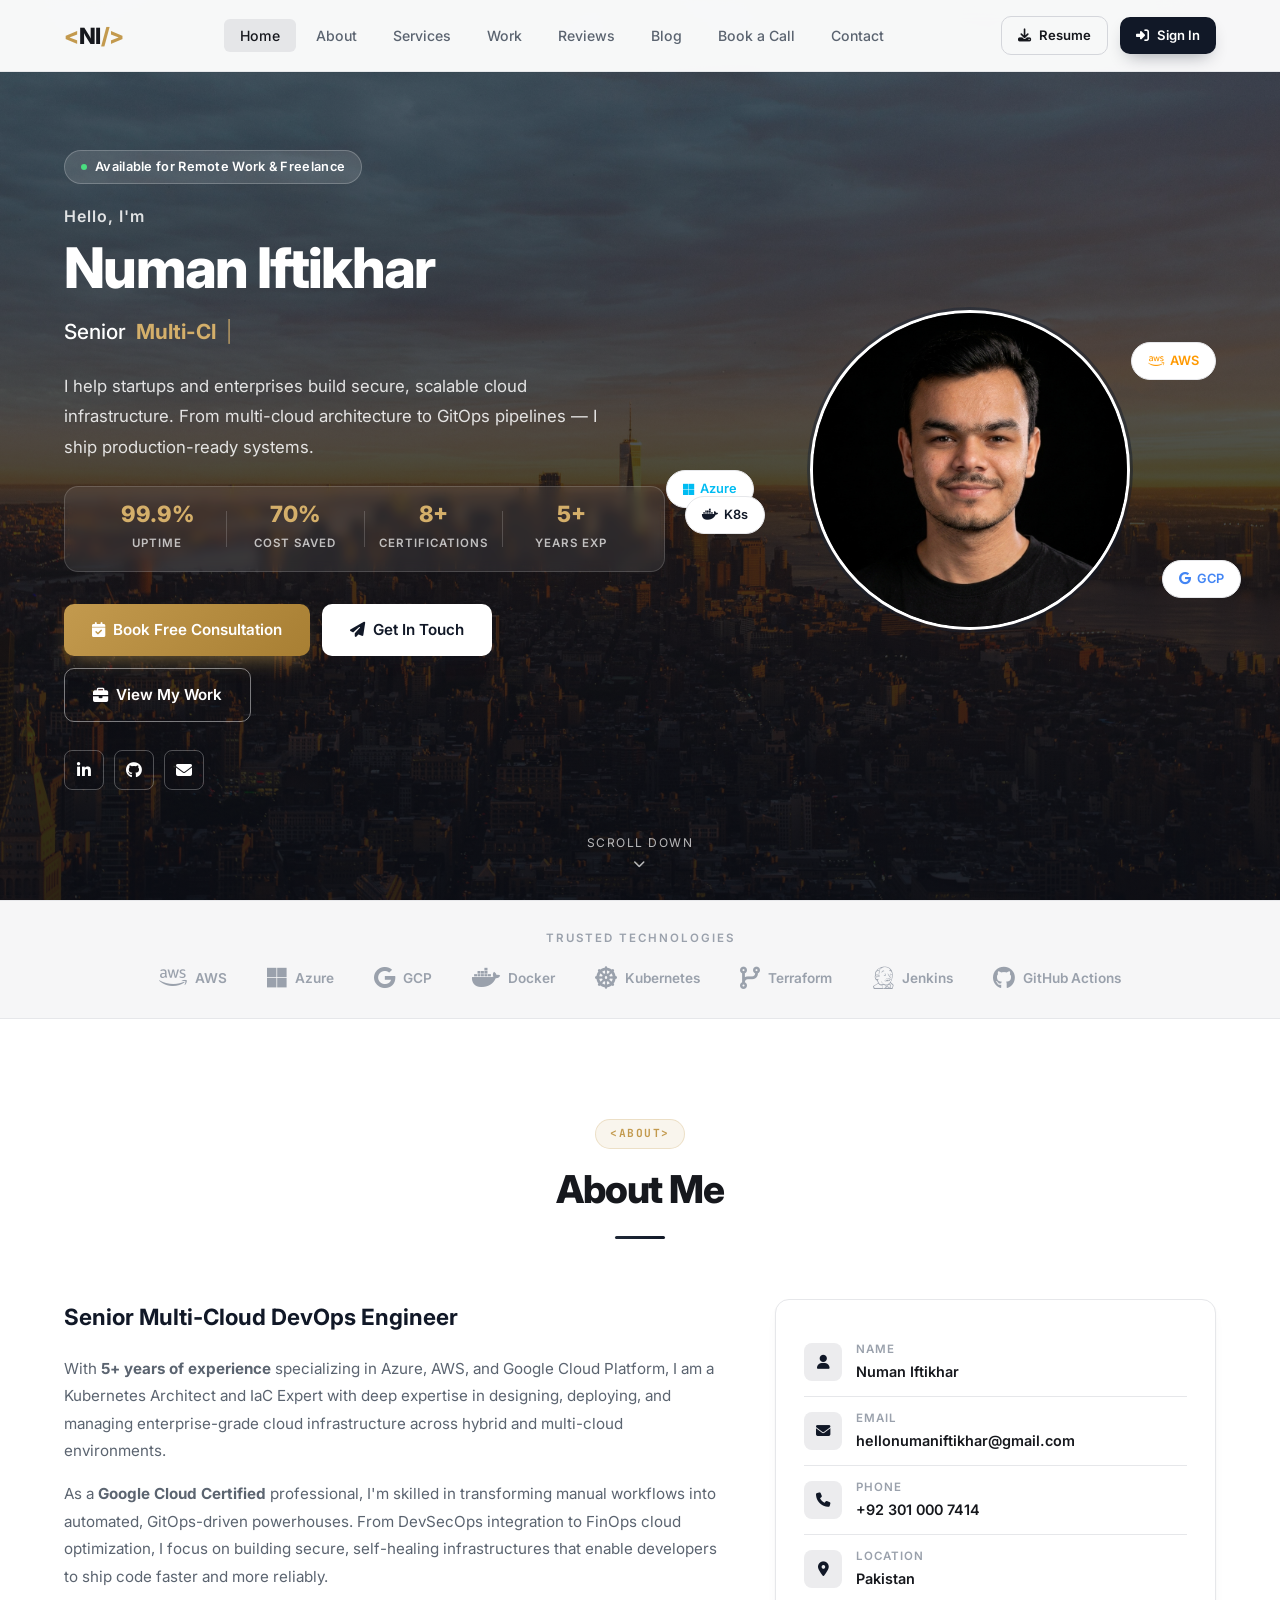
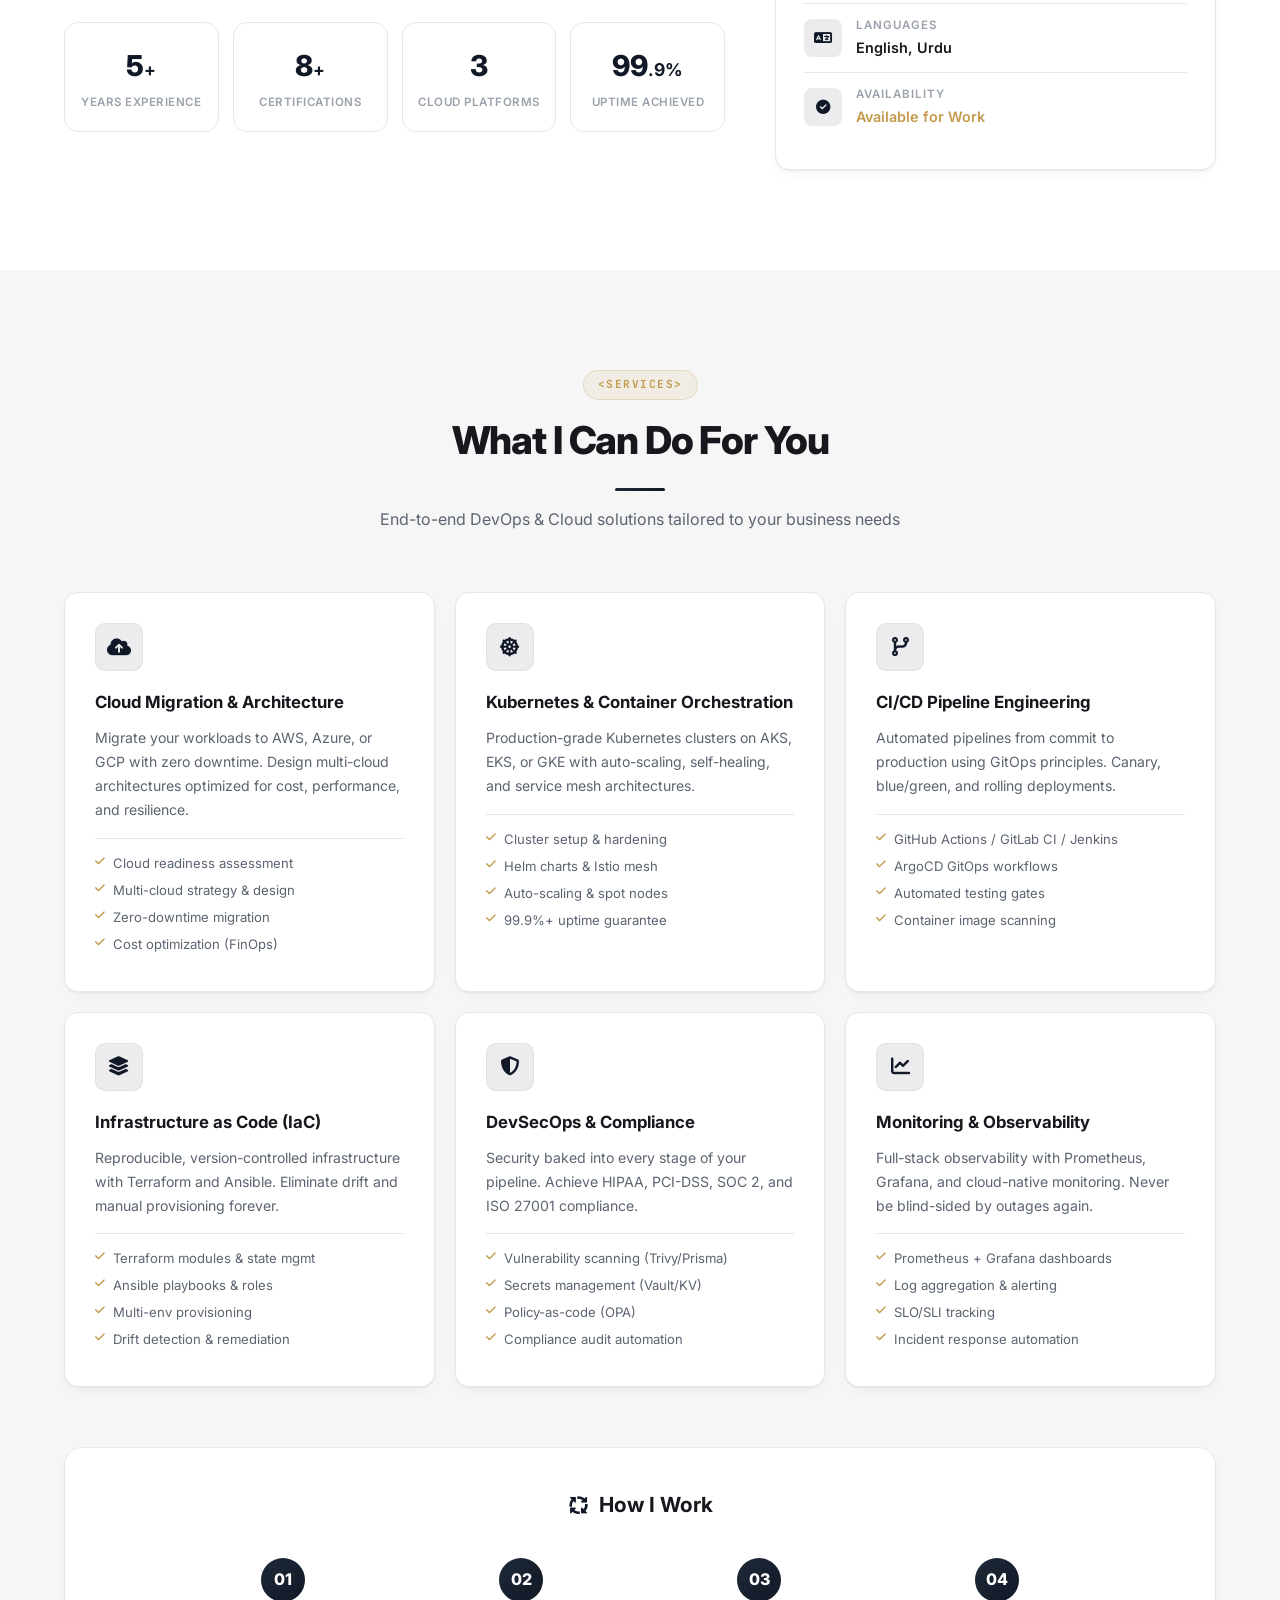
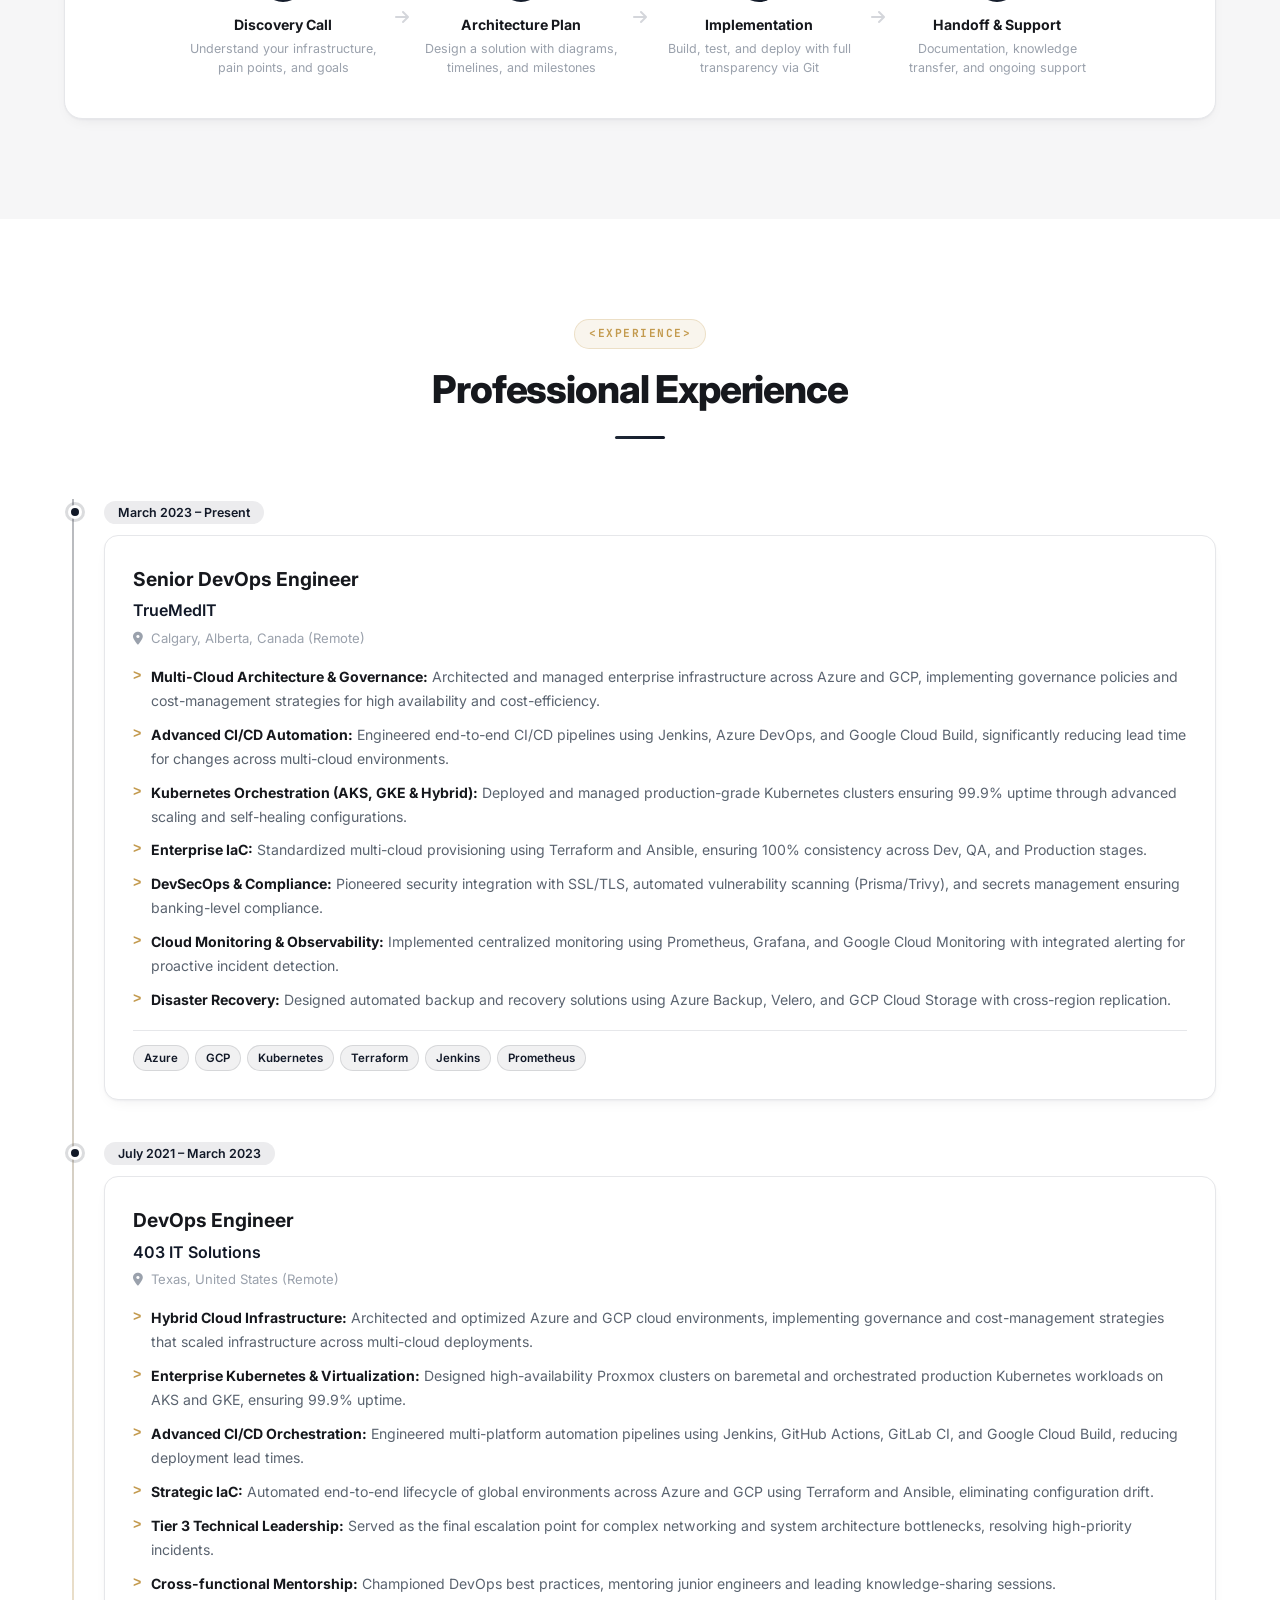
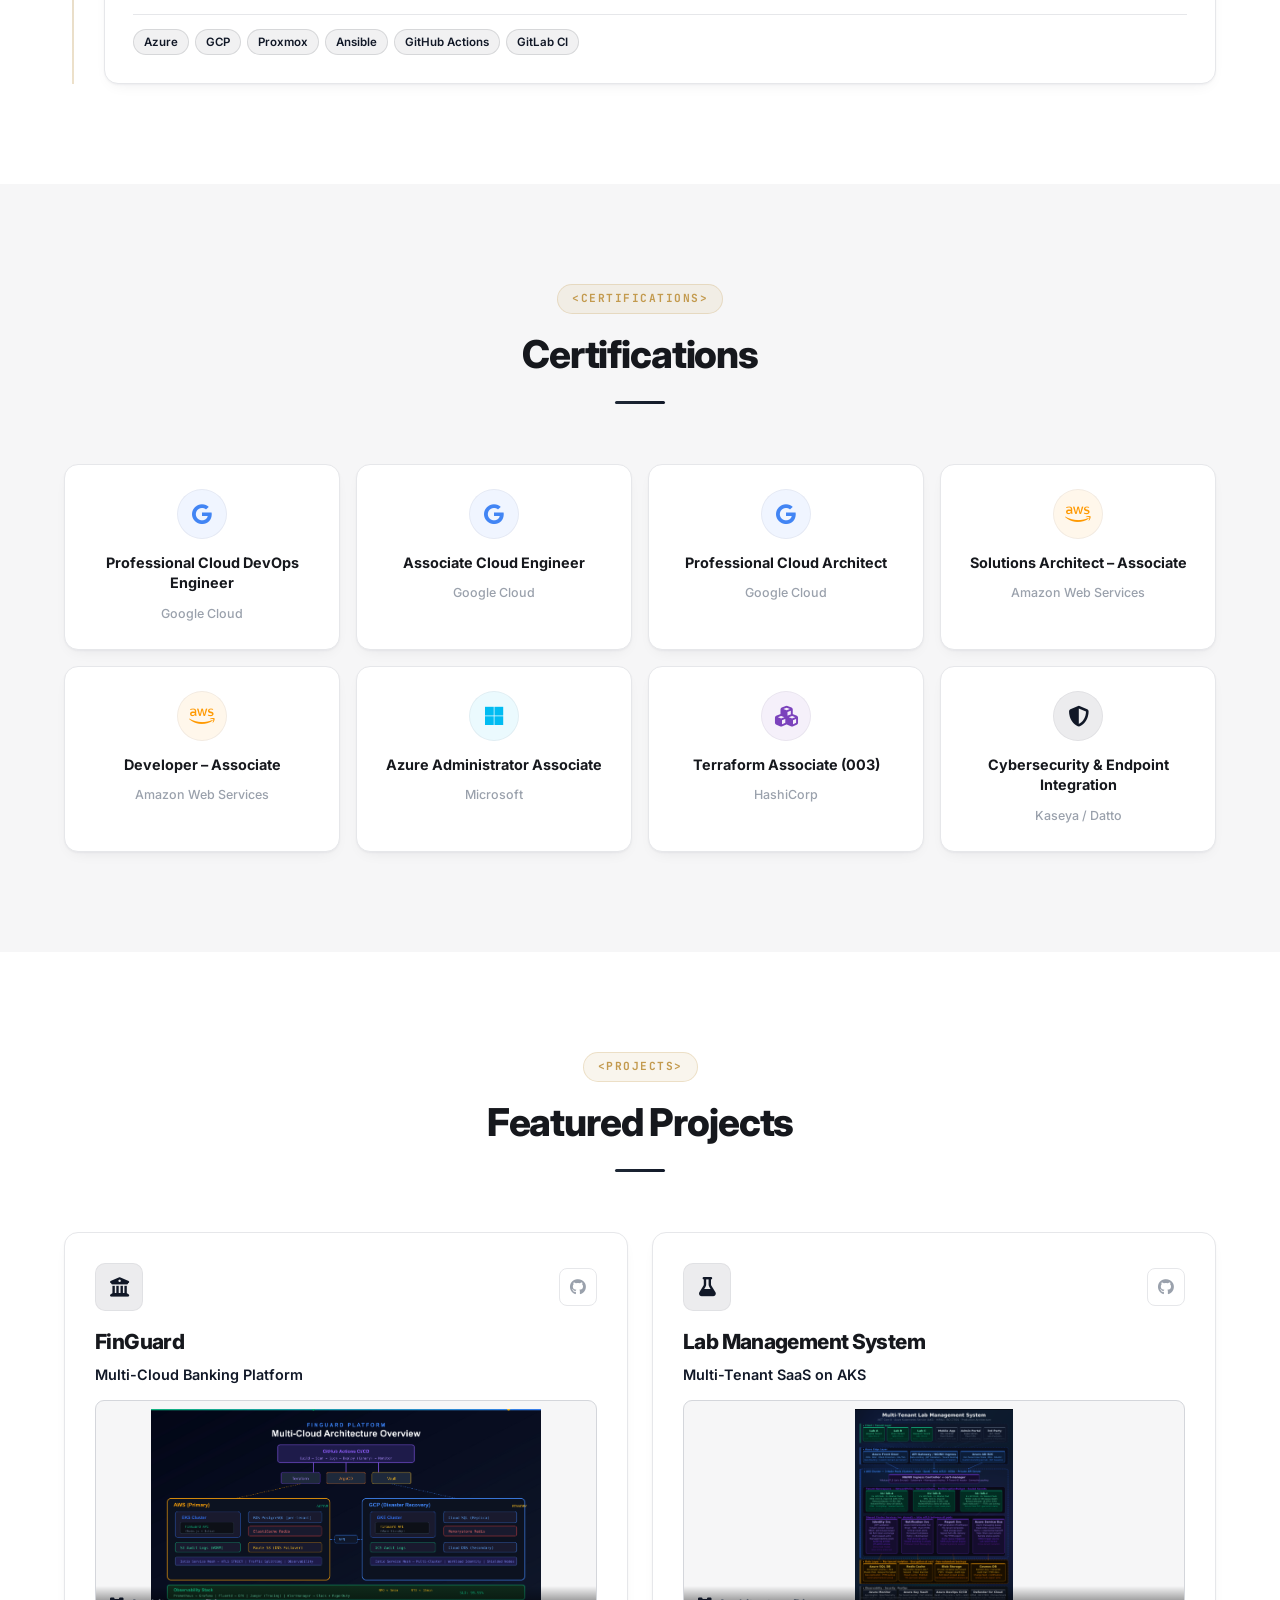
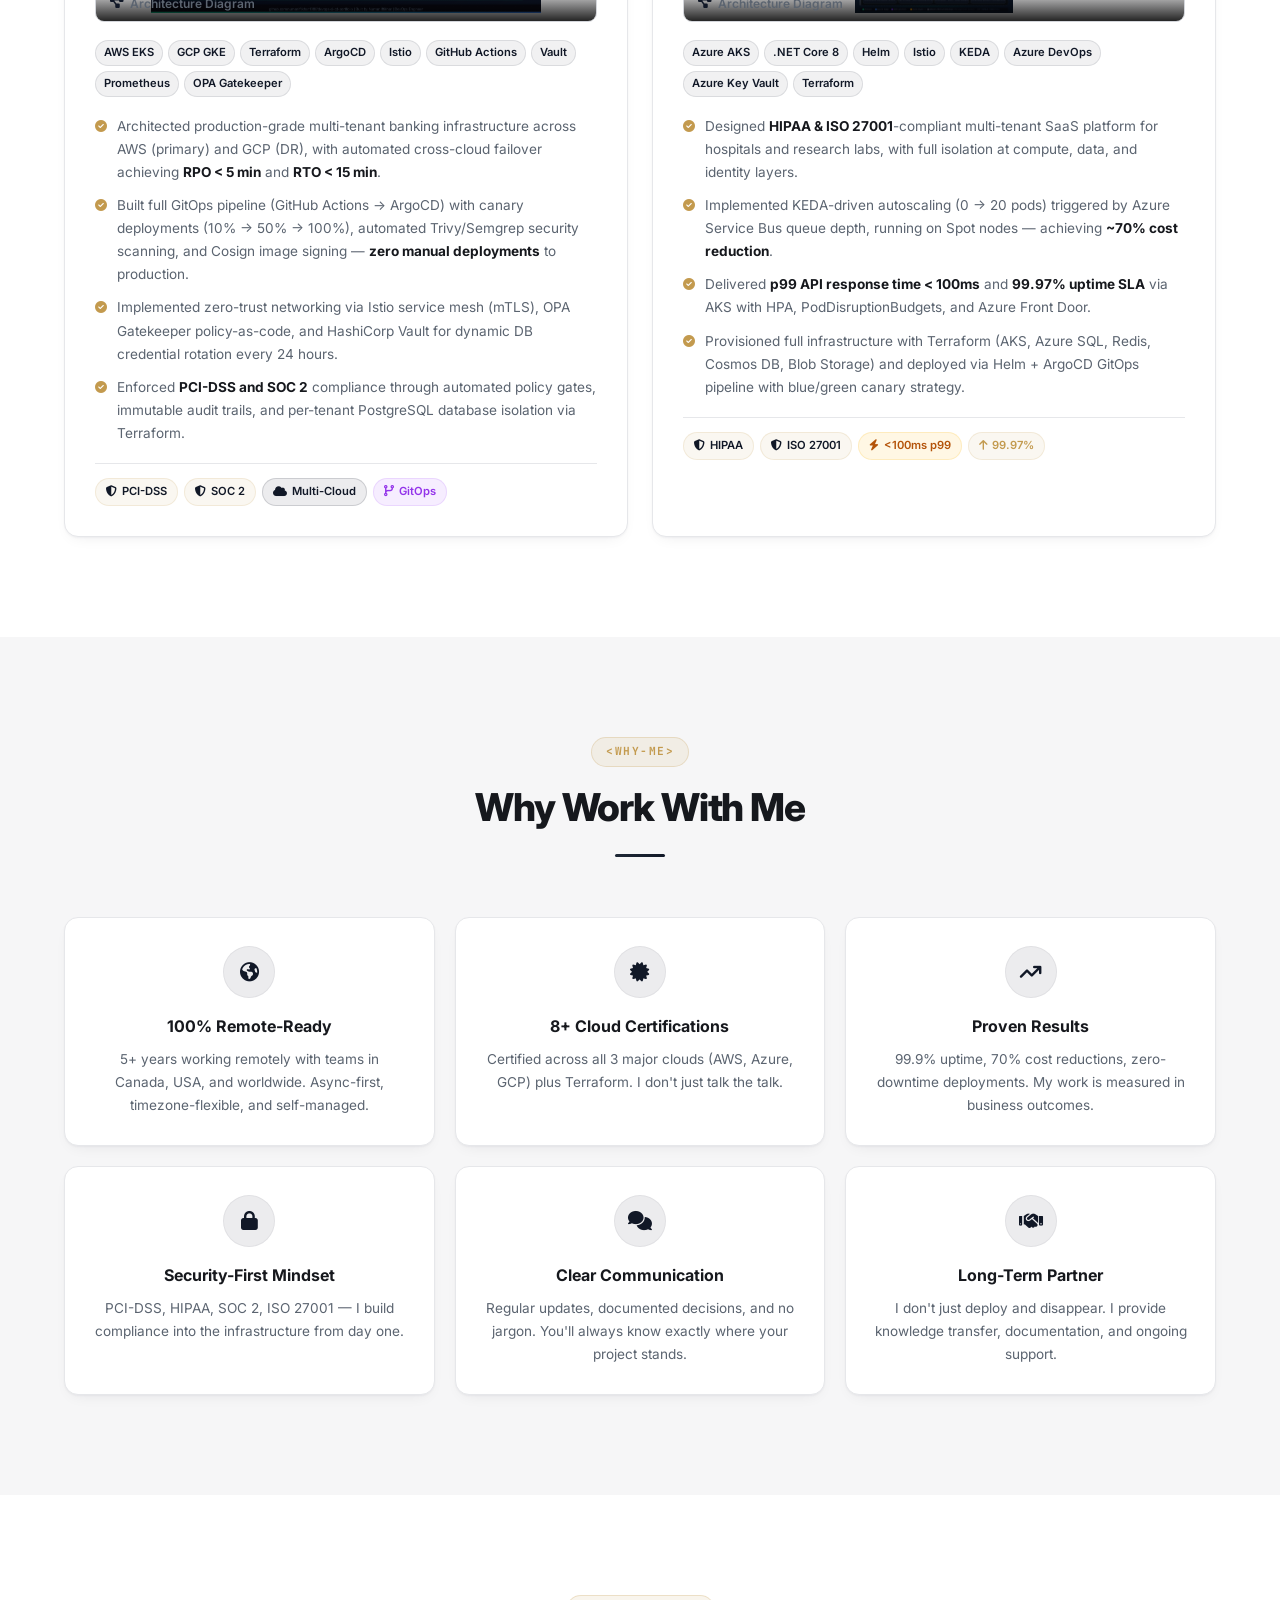
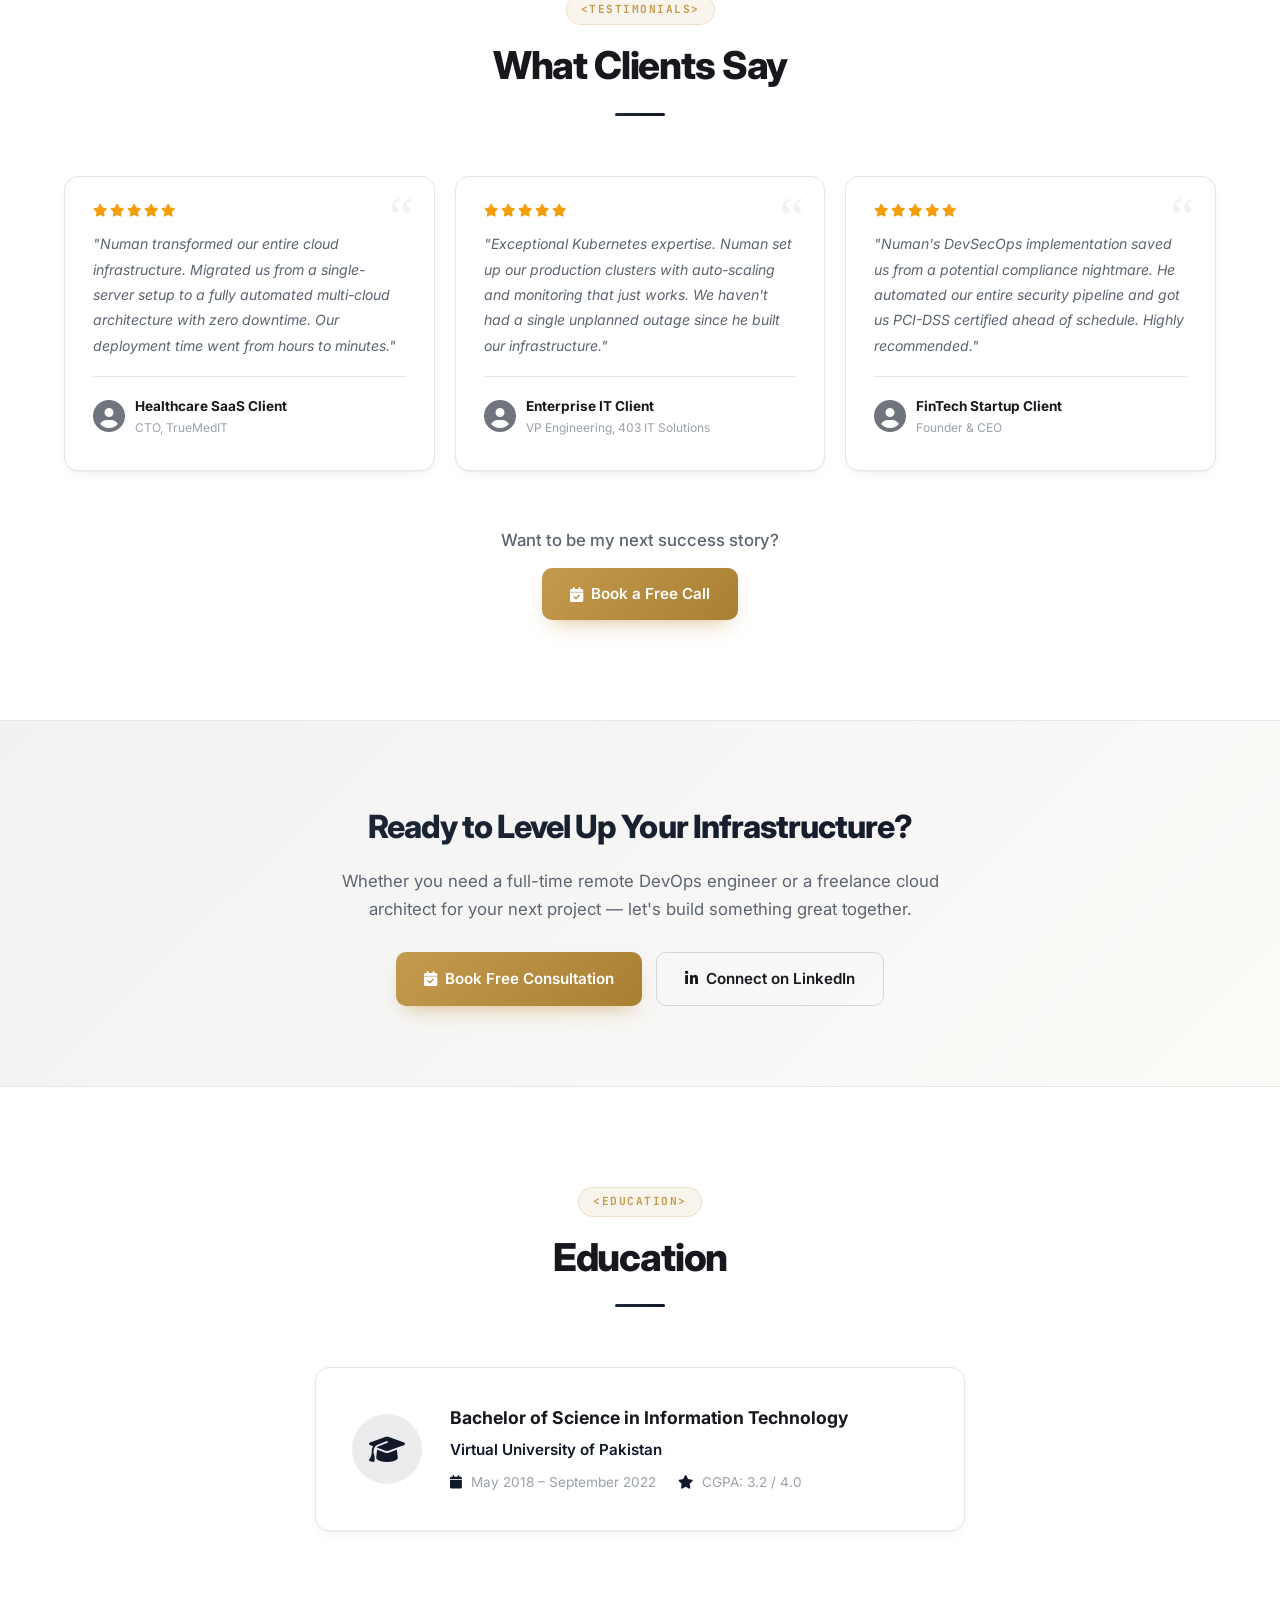
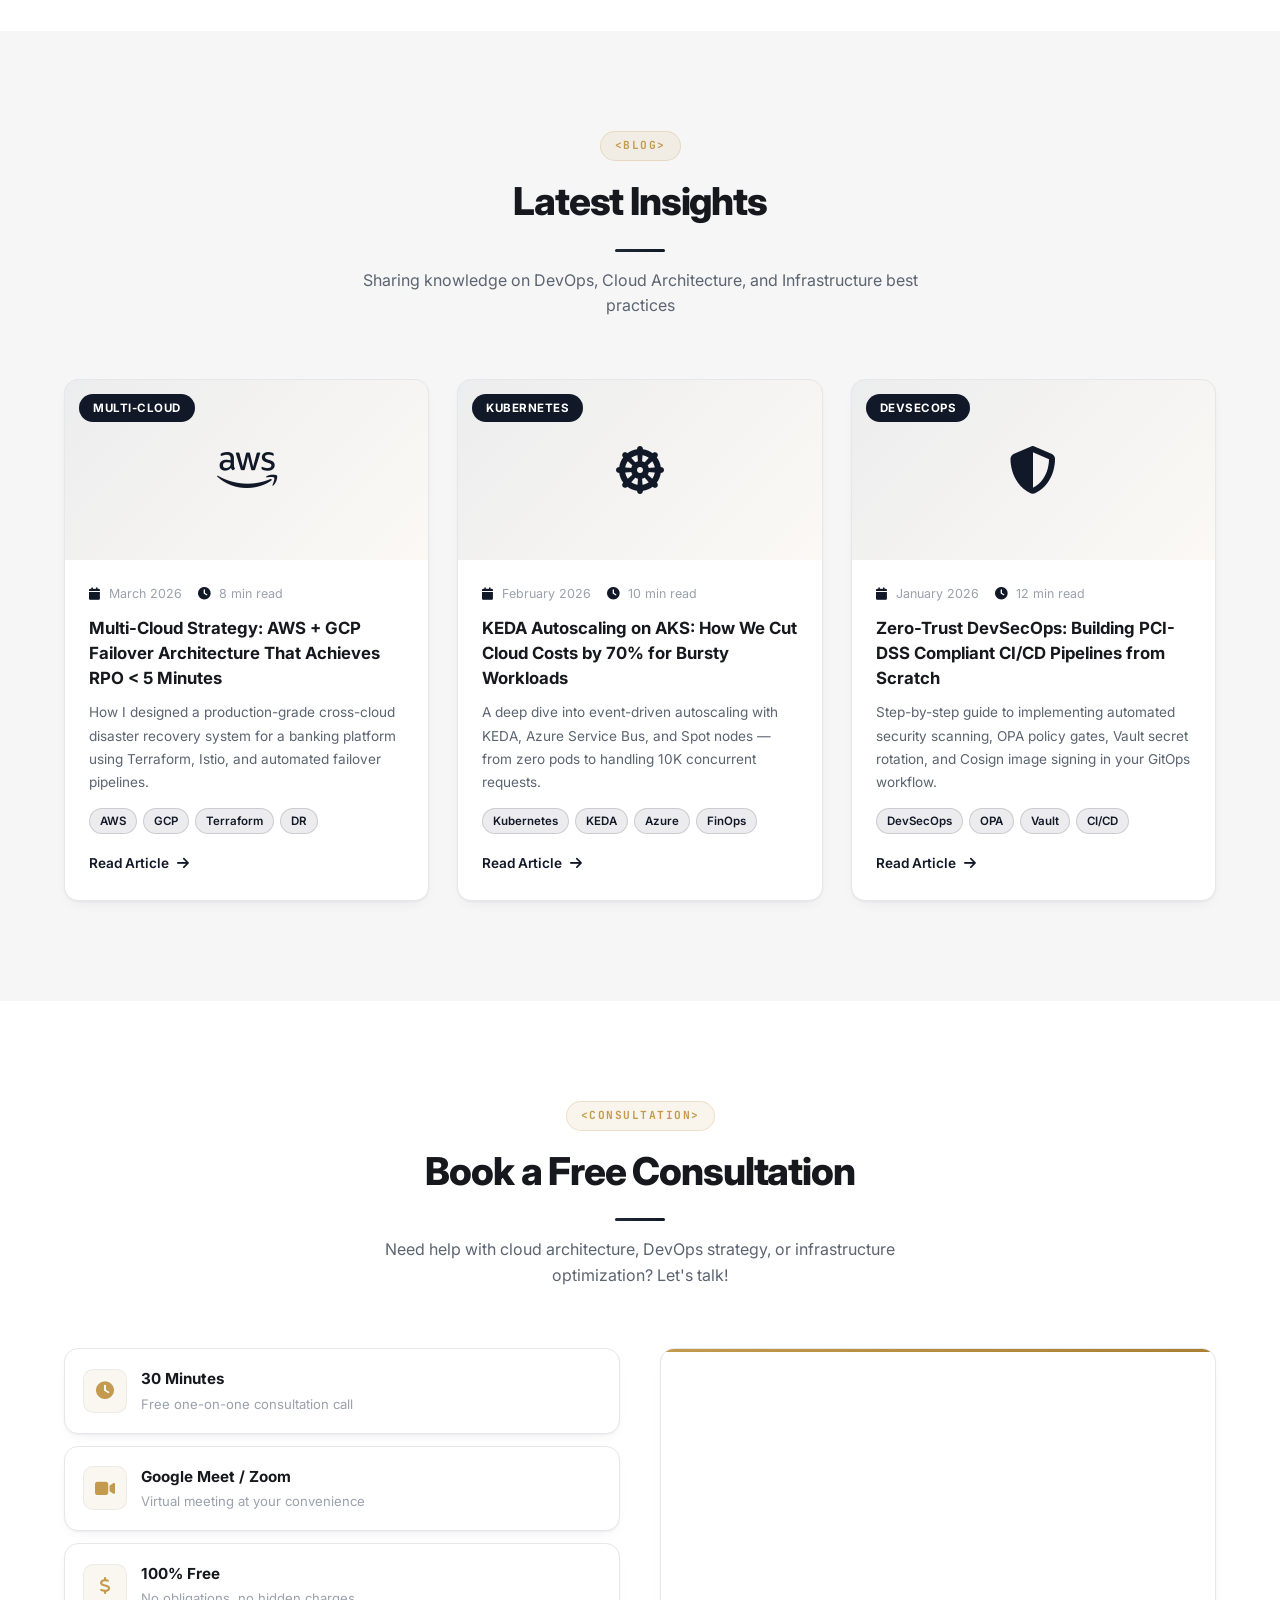
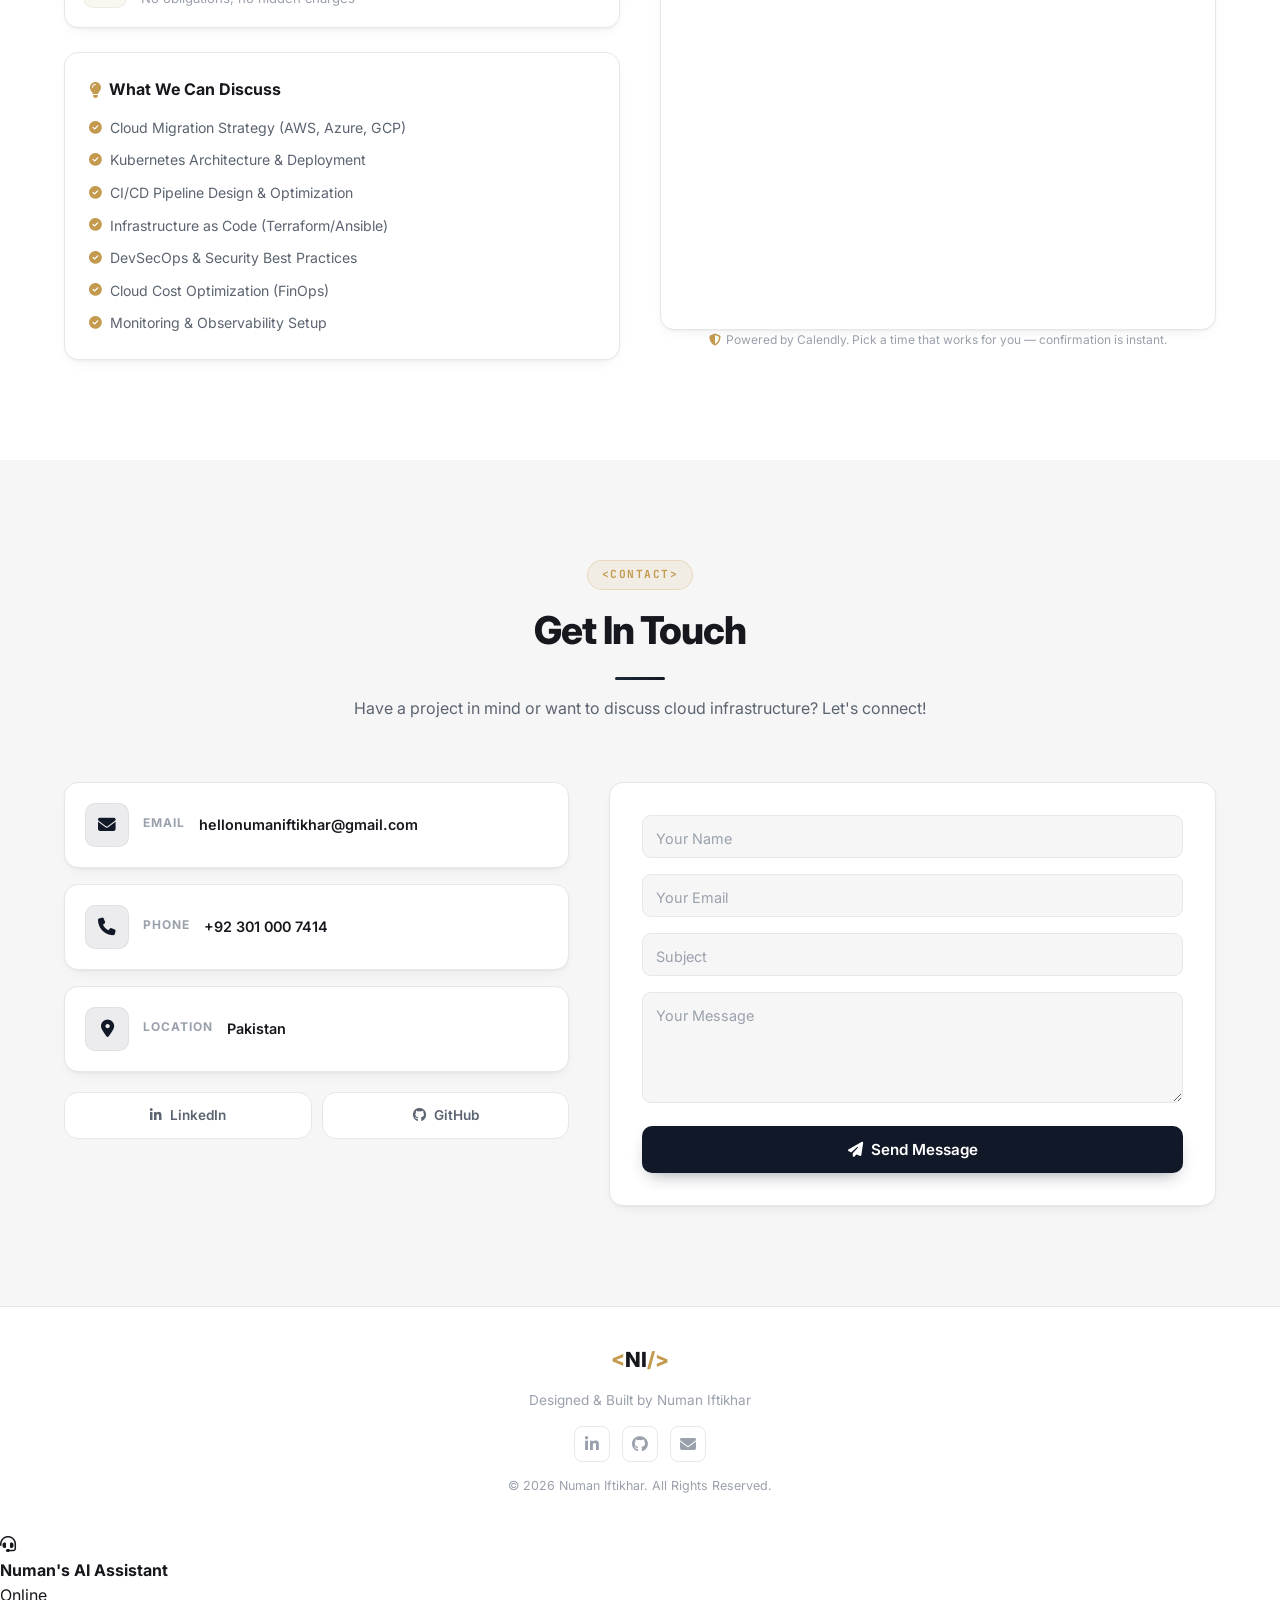
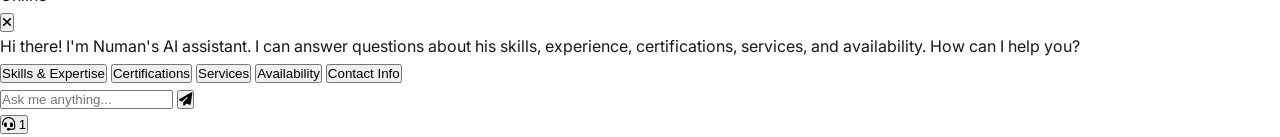
==== commit fdda71f8: "Premium UI polish + real, persistent CRM functionality Design (portfolio, auth, dashboard): - Layere" ====
--- a/portfolio-website/index.html
+++ b/portfolio-website/index.html
@@ -9,7 +9,7 @@
     <title>Numan Iftikhar | Senior Multi-Cloud DevOps Engineer</title>
     <link rel="stylesheet" href="css/style.css">
     <link rel="stylesheet" href="https://cdnjs.cloudflare.com/ajax/libs/font-awesome/6.5.1/css/all.min.css">
-    <link href="https://fonts.googleapis.com/css2?family=Inter:wght@300;400;500;600;700;800;900&display=swap" rel="stylesheet">
+    <link href="https://fonts.googleapis.com/css2?family=Inter:wght@300;400;500;600;700;800;900&family=JetBrains+Mono:wght@500;600&display=swap" rel="stylesheet">
 </head>
 <body>
     <!-- Preloader -->
--- a/portfolio-website/css/style.css
+++ b/portfolio-website/css/style.css
@@ -6,21 +6,21 @@
 
 /* --- CSS Variables --- */
 :root {
-    --primary: #2563eb;
-    --primary-dark: #1d4ed8;
-    --primary-light: #3b82f6;
+    --primary: #111827;
+    --primary-dark: #0b0f17;
+    --primary-light: #374151;
     --secondary: #ffffff;
-    --accent: #3b82f6;
-    --accent-light: #60a5fa;
+    --accent: #c39a4e;
+    --accent-light: #d4af6a;
     --bg-dark: #ffffff;
-    --bg-surface: #f8fafc;
+    --bg-surface: #f6f6f7;
     --bg-card: #ffffff;
-    --bg-card-hover: #f1f5f9;
-    --text-primary: #0f172a;
-    --text-secondary: #475569;
-    --text-muted: #94a3b8;
-    --border: #e2e8f0;
-    --border-light: #cbd5e1;
+    --bg-card-hover: #f0f0f2;
+    --text-primary: #16181d;
+    --text-secondary: #5b6470;
+    --text-muted: #9aa1ac;
+    --border: #e6e7ea;
+    --border-light: #d4d6db;
     --gcp-color: #4285f4;
     --aws-color: #ff9900;
     --azure-color: #00bcf2;
@@ -29,16 +29,20 @@
     --danger: #dc2626;
     --danger-bg: rgba(220, 38, 38, 0.10);
     --danger-border: rgba(220, 38, 38, 0.30);
-    --gradient-1: linear-gradient(135deg, #2563eb, #3b82f6);
-    --gradient-2: linear-gradient(135deg, #ffffff, #f1f5f9);
-    --gradient-accent: linear-gradient(135deg, #3b82f6, #1e40af);
-    --shadow: 0 1px 3px rgba(15, 23, 42, 0.08);
-    --shadow-lg: 0 12px 40px rgba(15, 23, 42, 0.12);
-    --shadow-glow: 0 0 40px rgba(37, 99, 235, 0.12);
-    --radius: 12px;
-    --radius-sm: 8px;
-    --radius-lg: 16px;
-    --transition: all 0.3s cubic-bezier(0.4, 0, 0.2, 1);
+    --gradient-1: linear-gradient(135deg, #1f2937, #111827);
+    --gradient-2: linear-gradient(135deg, #ffffff, #f3f3f5);
+    --gradient-accent: linear-gradient(135deg, #c39a4e, #a87f33);
+    --shadow-xs: 0 1px 2px rgba(17, 24, 39, 0.05);
+    --shadow-sm: 0 1px 2px rgba(17, 24, 39, 0.04), 0 6px 16px -8px rgba(17, 24, 39, 0.10);
+    --shadow: 0 2px 6px rgba(17, 24, 39, 0.05), 0 12px 30px -12px rgba(17, 24, 39, 0.14);
+    --shadow-md: 0 6px 14px -6px rgba(17, 24, 39, 0.10), 0 20px 44px -16px rgba(17, 24, 39, 0.18);
+    --shadow-lg: 0 30px 70px -22px rgba(17, 24, 39, 0.26);
+    --shadow-glow: 0 18px 46px -16px rgba(17, 24, 39, 0.20);
+    --radius: 14px;
+    --radius-sm: 9px;
+    --radius-lg: 18px;
+    --transition: all 0.28s cubic-bezier(0.4, 0, 0.2, 1);
+    --ease-spring: cubic-bezier(0.34, 1.4, 0.64, 1);
 }
 
 /* --- Reset & Base --- */
@@ -143,18 +147,18 @@
 .btn-primary:hover {
     background: var(--primary-light);
     transform: translateY(-2px);
-    box-shadow: 0 8px 25px rgba(37, 99, 235, 0.3);
+    box-shadow: 0 8px 25px rgba(17, 24, 39, 0.3);
 }
 
 .btn-accent {
     background: var(--accent);
-    color: white;
+    color: #111827;
 }
 
 .btn-accent:hover {
     background: var(--accent-light);
     transform: translateY(-2px);
-    box-shadow: 0 8px 25px rgba(59, 130, 246, 0.3);
+    box-shadow: 0 8px 25px rgba(195, 154, 78, 0.3);
 }
 
 .btn-outline {
@@ -182,7 +186,10 @@
     z-index: 1000;
     padding: 16px 0;
     transition: var(--transition);
-    background: transparent;
+    background: rgba(255, 255, 255, 0.96);
+    border-bottom: 1px solid var(--border);
+    backdrop-filter: blur(10px);
+    -webkit-backdrop-filter: blur(10px);
 }
 
 #navbar.scrolled {
@@ -205,7 +212,7 @@
     letter-spacing: -0.5px;
 }
 
-.logo-bracket { color: var(--primary); }
+.logo-bracket { color: var(--accent); }
 
 .nav-links {
     display: flex;
@@ -225,7 +232,7 @@
 .nav-links a:hover,
 .nav-links a.active {
     color: var(--text-primary);
-    background: rgba(37, 99, 235, 0.08);
+    background: rgba(17, 24, 39, 0.08);
 }
 
 .nav-actions {
@@ -264,8 +271,8 @@
     position: relative;
     overflow: hidden;
     padding: 120px 0 80px;
-    background: radial-gradient(ellipse at 20% 50%, rgba(37, 99, 235, 0.06) 0%, transparent 50%),
-                radial-gradient(ellipse at 80% 20%, rgba(59, 130, 246, 0.04) 0%, transparent 50%),
+    background: radial-gradient(ellipse at 20% 50%, rgba(17, 24, 39, 0.06) 0%, transparent 50%),
+                radial-gradient(ellipse at 80% 20%, rgba(195, 154, 78, 0.04) 0%, transparent 50%),
                 var(--bg-dark);
 }
 
@@ -305,8 +312,8 @@
     align-items: center;
     gap: 8px;
     padding: 6px 16px;
-    background: rgba(59, 130, 246, 0.08);
-    border: 1px solid rgba(59, 130, 246, 0.2);
+    background: rgba(195, 154, 78, 0.08);
+    border: 1px solid rgba(195, 154, 78, 0.2);
     border-radius: 50px;
     font-size: 0.8rem;
     font-weight: 600;
@@ -324,8 +331,8 @@
 }
 
 @keyframes pulse-dot {
-    0%, 100% { box-shadow: 0 0 0 0 rgba(59, 130, 246, 0.4); }
-    50% { box-shadow: 0 0 0 6px rgba(59, 130, 246, 0); }
+    0%, 100% { box-shadow: 0 0 0 0 rgba(195, 154, 78, 0.4); }
+    50% { box-shadow: 0 0 0 6px rgba(195, 154, 78, 0); }
 }
 
 .hero-greeting {
@@ -452,7 +459,7 @@
 .hero-social a:hover {
     border-color: var(--primary);
     color: var(--primary);
-    background: rgba(37, 99, 235, 0.06);
+    background: rgba(17, 24, 39, 0.06);
     transform: translateY(-2px);
 }
 
@@ -752,7 +759,7 @@
     display: flex;
     align-items: center;
     justify-content: center;
-    background: rgba(37, 99, 235, 0.08);
+    background: rgba(17, 24, 39, 0.08);
     color: var(--primary);
     border-radius: 8px;
     font-size: 0.9rem;
@@ -819,7 +826,7 @@
     display: flex;
     align-items: center;
     justify-content: center;
-    background: rgba(37, 99, 235, 0.08);
+    background: rgba(17, 24, 39, 0.08);
     color: var(--primary);
     border-radius: 10px;
     font-size: 1.2rem;
@@ -964,13 +971,13 @@
     border: 3px solid var(--bg-dark);
     border-radius: 50%;
     z-index: 1;
-    box-shadow: 0 0 0 3px rgba(37, 99, 235, 0.15);
+    box-shadow: 0 0 0 3px rgba(17, 24, 39, 0.15);
 }
 
 .timeline-date { margin-bottom: 10px; }
 
 .timeline-date span {
-    background: rgba(37, 99, 235, 0.08);
+    background: rgba(17, 24, 39, 0.08);
     color: var(--primary);
     padding: 4px 14px;
     border-radius: 50px;
@@ -1047,8 +1054,8 @@
 
 .timeline-tags span {
     padding: 3px 10px;
-    background: rgba(37, 99, 235, 0.06);
-    border: 1px solid rgba(37, 99, 235, 0.12);
+    background: rgba(17, 24, 39, 0.06);
+    border: 1px solid rgba(17, 24, 39, 0.12);
     border-radius: 50px;
     font-size: 0.72rem;
     font-weight: 600;
@@ -1112,7 +1119,7 @@
 .cert-card.aws-cert .cert-icon { background: rgba(255, 153, 0, 0.08); color: var(--aws-color); }
 .cert-card.azure-cert .cert-icon { background: rgba(0, 188, 242, 0.08); color: var(--azure-color); }
 .cert-card.terraform .cert-icon { background: rgba(123, 66, 188, 0.08); color: var(--terraform-color); }
-.cert-card.other .cert-icon { background: rgba(37, 99, 235, 0.08); color: var(--primary); }
+.cert-card.other .cert-icon { background: rgba(17, 24, 39, 0.08); color: var(--primary); }
 
 .cert-card h4 {
     font-size: 0.9rem;
@@ -1155,7 +1162,7 @@
     display: flex;
     align-items: center;
     justify-content: center;
-    background: rgba(37, 99, 235, 0.08);
+    background: rgba(17, 24, 39, 0.08);
     color: var(--primary);
     border-radius: 50%;
     font-size: 1.2rem;
@@ -1197,7 +1204,7 @@
     top: 12px;
     right: 20px;
     font-size: 3.5rem;
-    color: rgba(37, 99, 235, 0.06);
+    color: rgba(17, 24, 39, 0.06);
     font-family: Georgia, serif;
     line-height: 1;
 }
@@ -1267,7 +1274,7 @@
 
 /* --- Hire Me Banner --- */
 #hire-banner {
-    background: linear-gradient(135deg, rgba(37, 99, 235, 0.06), rgba(59, 130, 246, 0.04));
+    background: linear-gradient(135deg, rgba(17, 24, 39, 0.06), rgba(195, 154, 78, 0.04));
     border-top: 1px solid var(--border);
     border-bottom: 1px solid var(--border);
     padding: 80px 0;
@@ -1350,7 +1357,7 @@
     display: flex;
     align-items: center;
     justify-content: center;
-    background: rgba(37, 99, 235, 0.08);
+    background: rgba(17, 24, 39, 0.08);
     color: var(--primary);
     border-radius: 10px;
     font-size: 1.2rem;
@@ -1398,8 +1405,8 @@
 
 .project-tech-stack span {
     padding: 3px 8px;
-    background: rgba(37, 99, 235, 0.06);
-    border: 1px solid rgba(37, 99, 235, 0.1);
+    background: rgba(17, 24, 39, 0.06);
+    border: 1px solid rgba(17, 24, 39, 0.1);
     border-radius: 50px;
     font-size: 0.7rem;
     font-weight: 600;
@@ -1445,7 +1452,7 @@
 
 .project-architecture:hover {
     border-color: var(--primary);
-    box-shadow: 0 4px 20px rgba(37, 99, 235, 0.15);
+    box-shadow: 0 4px 20px rgba(17, 24, 39, 0.15);
 }
 
 .project-architecture img {
@@ -1523,7 +1530,7 @@
 }
 
 .arch-modal-close:hover {
-    background: rgba(59, 130, 246, 0.8);
+    background: rgba(195, 154, 78, 0.8);
     border-color: transparent;
 }
 
@@ -1546,14 +1553,14 @@
 }
 
 .badge-security {
-    background: rgba(59, 130, 246, 0.08);
-    border: 1px solid rgba(59, 130, 246, 0.15);
-    color: #2563eb;
+    background: rgba(195, 154, 78, 0.08);
+    border: 1px solid rgba(195, 154, 78, 0.15);
+    color: #111827;
 }
 
 .badge-cloud {
-    background: rgba(37, 99, 235, 0.08);
-    border: 1px solid rgba(37, 99, 235, 0.15);
+    background: rgba(17, 24, 39, 0.08);
+    border: 1px solid rgba(17, 24, 39, 0.15);
     color: var(--primary);
 }
 
@@ -1570,8 +1577,8 @@
 }
 
 .badge-uptime {
-    background: rgba(59, 130, 246, 0.08);
-    border: 1px solid rgba(59, 130, 246, 0.15);
+    background: rgba(195, 154, 78, 0.08);
+    border: 1px solid rgba(195, 154, 78, 0.15);
     color: var(--accent);
 }
 
@@ -1601,7 +1608,7 @@
     display: flex;
     align-items: center;
     justify-content: center;
-    background: rgba(37, 99, 235, 0.08);
+    background: rgba(17, 24, 39, 0.08);
     color: var(--primary);
     border-radius: 50%;
     font-size: 1.8rem;
@@ -1676,7 +1683,7 @@
     display: flex;
     align-items: center;
     justify-content: center;
-    background: rgba(59, 130, 246, 0.08);
+    background: rgba(195, 154, 78, 0.08);
     color: var(--accent);
     border-radius: 10px;
     font-size: 1.1rem;
@@ -1814,7 +1821,7 @@
     display: flex;
     align-items: center;
     justify-content: center;
-    background: rgba(37, 99, 235, 0.08);
+    background: rgba(17, 24, 39, 0.08);
     color: var(--primary);
     border-radius: 10px;
     font-size: 1.1rem;
@@ -1906,7 +1913,7 @@
 .form-group input:focus,
 .form-group textarea:focus {
     border-color: var(--primary);
-    box-shadow: 0 0 0 3px rgba(37, 99, 235, 0.08);
+    box-shadow: 0 0 0 3px rgba(17, 24, 39, 0.08);
 }
 
 .form-group input:focus + label,
@@ -1944,7 +1951,7 @@
 .blog-card:hover {
     transform: translateY(-6px);
     border-color: var(--primary);
-    box-shadow: 0 16px 50px rgba(37, 99, 235, 0.1);
+    box-shadow: 0 16px 50px rgba(17, 24, 39, 0.1);
 }
 
 .blog-image {
@@ -1961,7 +1968,7 @@
     justify-content: center;
     font-size: 3rem;
     color: var(--primary);
-    background: linear-gradient(135deg, rgba(37, 99, 235, 0.08), rgba(59, 130, 246, 0.06));
+    background: linear-gradient(135deg, rgba(17, 24, 39, 0.08), rgba(195, 154, 78, 0.06));
 }
 
 .blog-category {
@@ -2024,8 +2031,8 @@
 
 .blog-tags span {
     padding: 3px 10px;
-    background: rgba(37, 99, 235, 0.08);
-    border: 1px solid rgba(37, 99, 235, 0.15);
+    background: rgba(17, 24, 39, 0.08);
+    border: 1px solid rgba(17, 24, 39, 0.15);
     border-radius: 50px;
     font-size: 0.72rem;
     font-weight: 600;
@@ -2095,13 +2102,13 @@
 .booking-form .form-group select:focus,
 .booking-form .form-group input[type="date"]:focus {
     border-color: var(--accent);
-    box-shadow: 0 0 0 3px rgba(59, 130, 246, 0.08);
+    box-shadow: 0 0 0 3px rgba(195, 154, 78, 0.08);
 }
 
 .booking-form .form-group input:focus,
 .booking-form .form-group textarea:focus {
     border-color: var(--accent);
-    box-shadow: 0 0 0 3px rgba(59, 130, 246, 0.08);
+    box-shadow: 0 0 0 3px rgba(195, 154, 78, 0.08);
 }
 
 .booking-form .form-group input:focus + label,
@@ -2204,7 +2211,7 @@
 .back-to-top:hover {
     transform: translateY(-3px);
     border-color: var(--primary);
-    box-shadow: 0 4px 15px rgba(37, 99, 235, 0.2);
+    box-shadow: 0 4px 15px rgba(17, 24, 39, 0.2);
 }
 
 /* --- Responsive Design --- */
@@ -2311,3 +2318,132 @@
     .stat-number { font-size: 1.4rem; }
     .nav-actions .btn { display: none; }
 }
+
+/* ============================================================
+   Hero with NYC sunset background image (drop file at images/hero-bg.jpg)
+   Dark overlay so the white hero text reads — premium RHK-style hero.
+   Falls back to a charcoal gradient until the image is added.
+   ============================================================ */
+#hero {
+    background:
+        linear-gradient(rgba(15, 18, 26, 0.60), rgba(11, 14, 22, 0.86)),
+        url('../images/hero-bg.jpg') center 35% / cover no-repeat,
+        linear-gradient(135deg, #1f2937, #0b0f17);
+}
+#hero .hero-greeting,
+#hero .hero-description { color: rgba(255, 255, 255, 0.85); }
+#hero .hero-title-prefix,
+#hero .hero-name { color: #ffffff; }
+#hero .hero-title-typed,
+#hero .typed-cursor { color: var(--accent-light); }
+#hero .hero-availability {
+    background: rgba(255, 255, 255, 0.12);
+    border-color: rgba(255, 255, 255, 0.22);
+    color: #ffffff;
+}
+#hero .hero-availability .availability-dot { background: #4ade80; }
+#hero .hero-metrics {
+    background: rgba(255, 255, 255, 0.08);
+    border: 1px solid rgba(255, 255, 255, 0.16);
+    box-shadow: none;
+    backdrop-filter: blur(6px);
+    -webkit-backdrop-filter: blur(6px);
+}
+#hero .metric-value { color: var(--accent-light); }
+#hero .metric-label { color: rgba(255, 255, 255, 0.7); }
+#hero .hero-metric-divider { background: rgba(255, 255, 255, 0.18); }
+#hero .btn-primary { background: #ffffff; color: #111827; }
+#hero .btn-primary:hover { background: #eef0f3; }
+#hero .btn-outline { color: #ffffff; border-color: rgba(255, 255, 255, 0.45); }
+#hero .btn-outline:hover { color: #ffffff; border-color: #ffffff; background: rgba(255, 255, 255, 0.10); }
+#hero .hero-social a { color: #ffffff; border-color: rgba(255, 255, 255, 0.28); }
+#hero .hero-social a:hover { background: rgba(255, 255, 255, 0.14); }
+#hero .hero-scroll,
+#hero .hero-scroll a { color: rgba(255, 255, 255, 0.7); }
+#hero .hero-image-border { border-color: rgba(255, 255, 255, 0.25); }
+
+/* ============================================================
+   PREMIUM POLISH LAYER — 2026 refresh
+   Adds soft elevation, refined type & motion so surfaces read
+   premium instead of flat. Purely additive & token-driven.
+   ============================================================ */
+body {
+    -moz-osx-font-smoothing: grayscale;
+    text-rendering: optimizeLegibility;
+}
+
+/* Resting elevation — flat hairline cards are the #1 "cheap" tell */
+.service-card,
+.project-card,
+.why-card,
+.cert-card,
+.testimonial-card,
+.timeline-content,
+.info-card,
+.education-card,
+.blog-card,
+.contact-card,
+.contact-form,
+.booking-highlight-item,
+.booking-topics,
+.booking-form,
+.calendly-embed-wrapper,
+.how-i-work,
+.hero-metrics {
+    box-shadow: var(--shadow-sm);
+}
+
+/* Consistent, richer lift on hover */
+.service-card:hover,
+.project-card:hover,
+.why-card:hover,
+.cert-card:hover,
+.testimonial-card:hover,
+.timeline-content:hover,
+.education-card:hover,
+.info-card:hover,
+.blog-card:hover {
+    box-shadow: var(--shadow-md);
+}
+
+/* Editorial heading tracking */
+.section-title,
+.hero-name,
+.project-title,
+.hire-text h2 { letter-spacing: -0.03em; }
+
+/* Section tag: gold pill instead of bare mono text */
+.section-tag {
+    display: inline-block;
+    padding: 5px 14px;
+    background: rgba(195, 154, 78, 0.10);
+    border: 1px solid rgba(195, 154, 78, 0.24);
+    border-radius: 999px;
+    color: var(--accent);
+    text-transform: uppercase;
+    font-weight: 700;
+    font-size: 0.7rem;
+    letter-spacing: 1.5px;
+}
+
+/* Buttons: subtle depth + warmer accent */
+.btn { border-radius: 10px; }
+.btn-primary { box-shadow: 0 8px 18px -8px rgba(17, 24, 39, 0.45); }
+.btn-accent {
+    background: var(--gradient-accent);
+    color: #fff;
+    box-shadow: 0 10px 22px -10px rgba(195, 154, 78, 0.7);
+}
+.btn-accent:hover { filter: brightness(1.05); }
+
+/* Navbar hairline shadow */
+#navbar { box-shadow: 0 1px 0 rgba(17, 24, 39, 0.04); }
+#navbar.scrolled { box-shadow: 0 8px 24px -16px rgba(17, 24, 39, 0.20); }
+
+/* Icon tiles get an inner edge for a crisper, layered look */
+.service-icon,
+.project-icon,
+.why-icon,
+.contact-icon,
+.highlight-icon,
+.cert-icon { box-shadow: inset 0 0 0 1px rgba(17, 24, 39, 0.05); }
